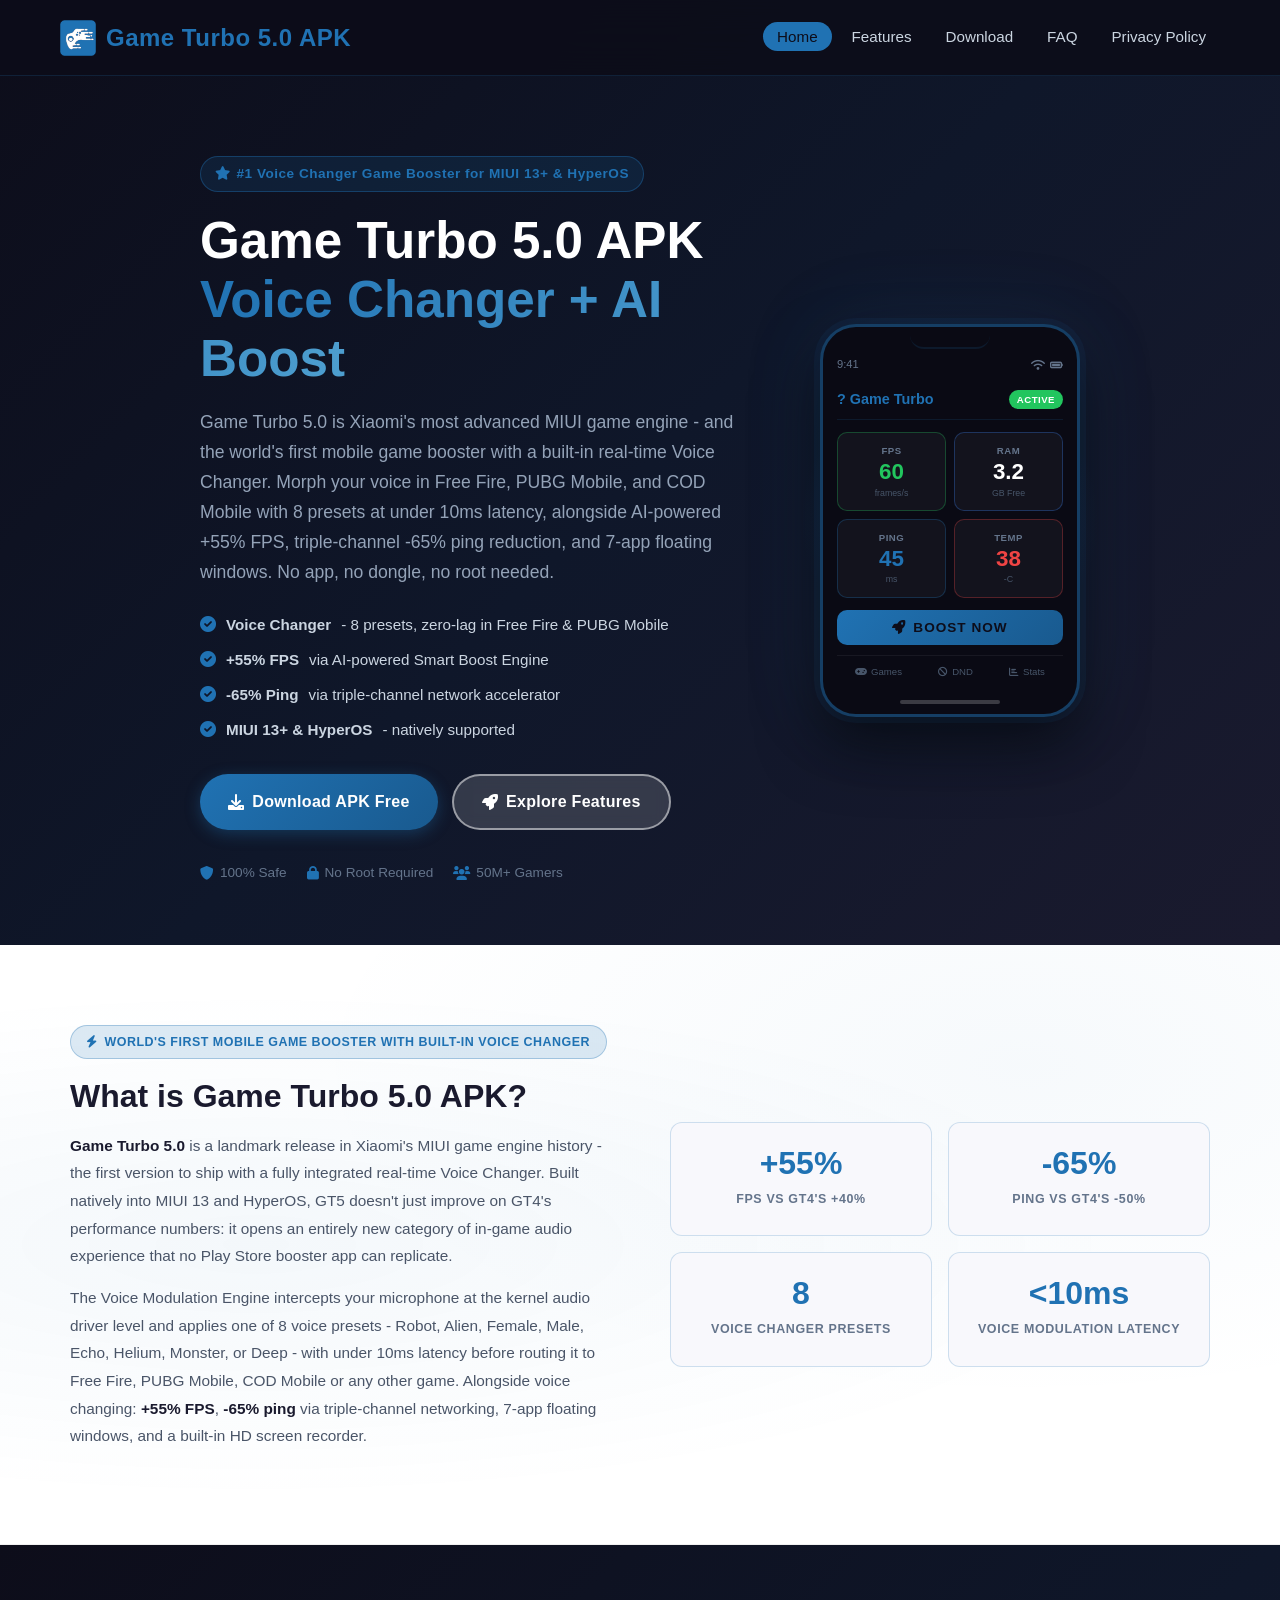
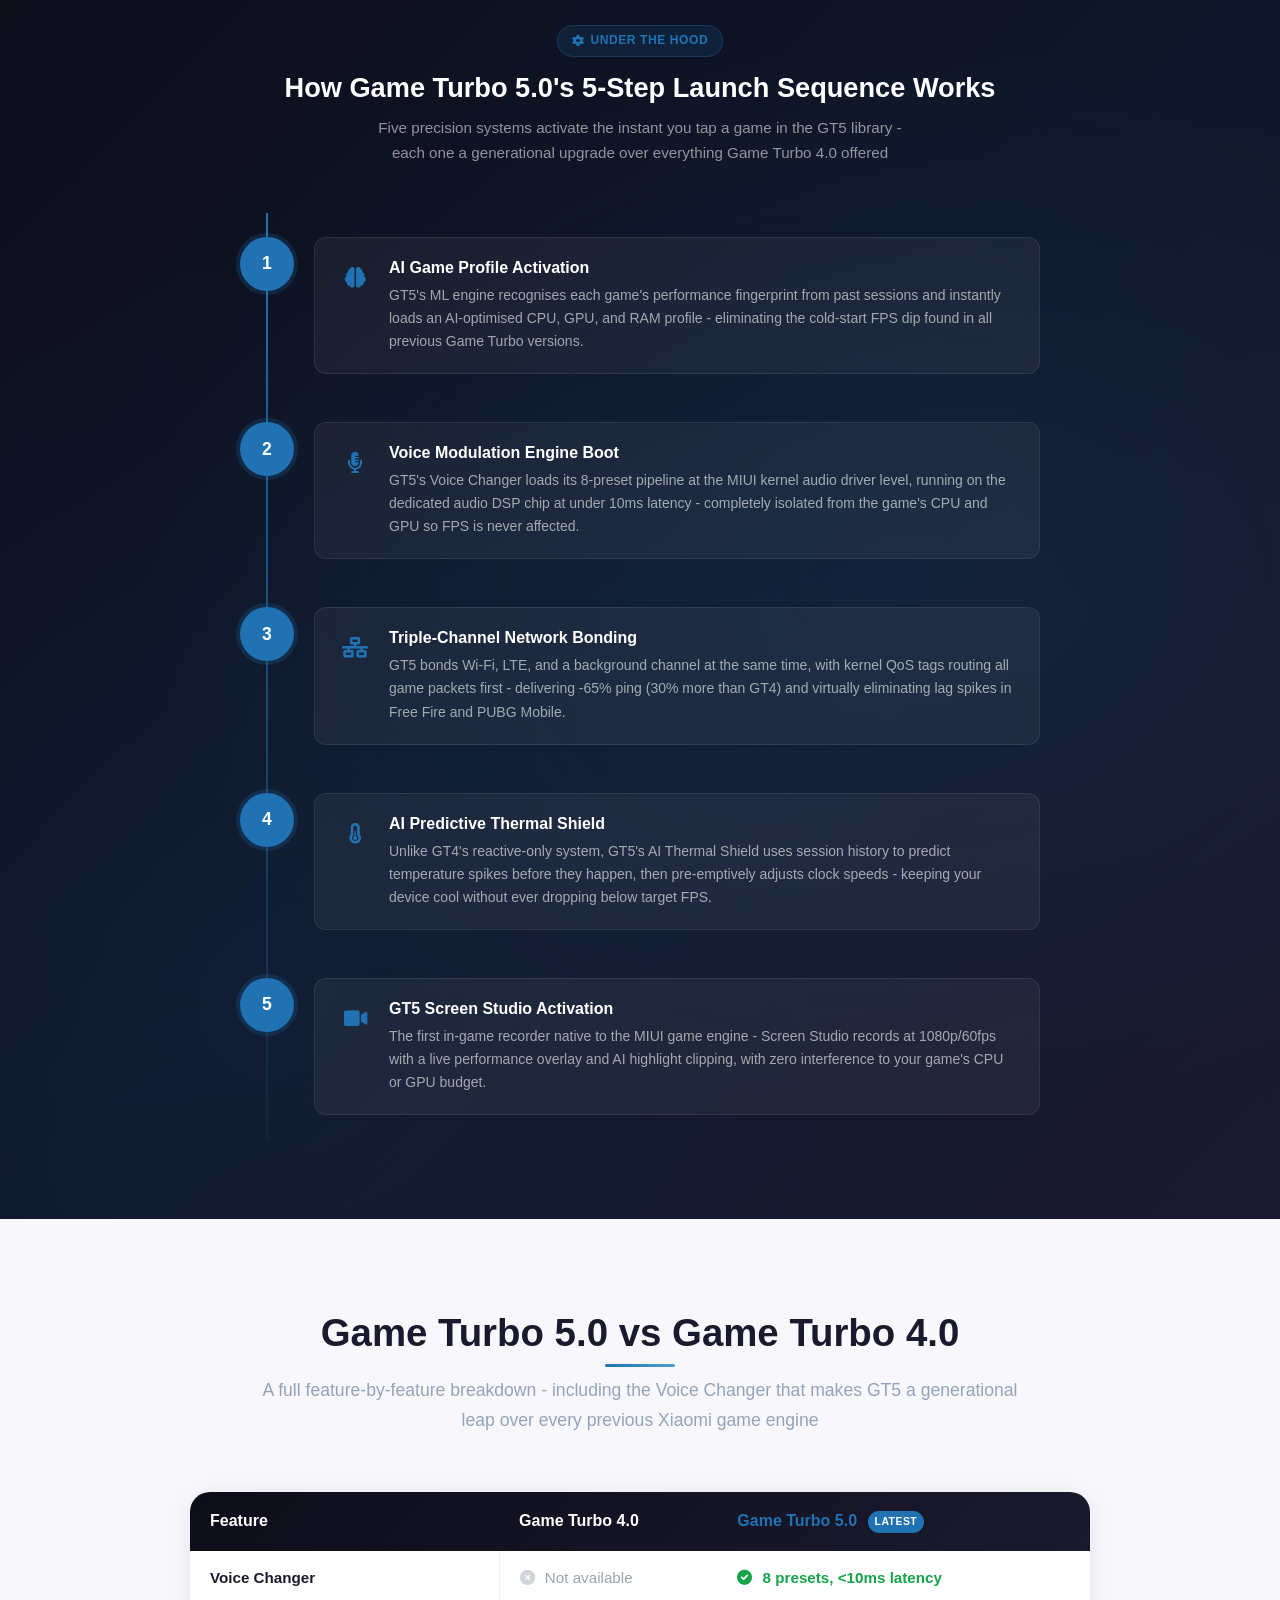
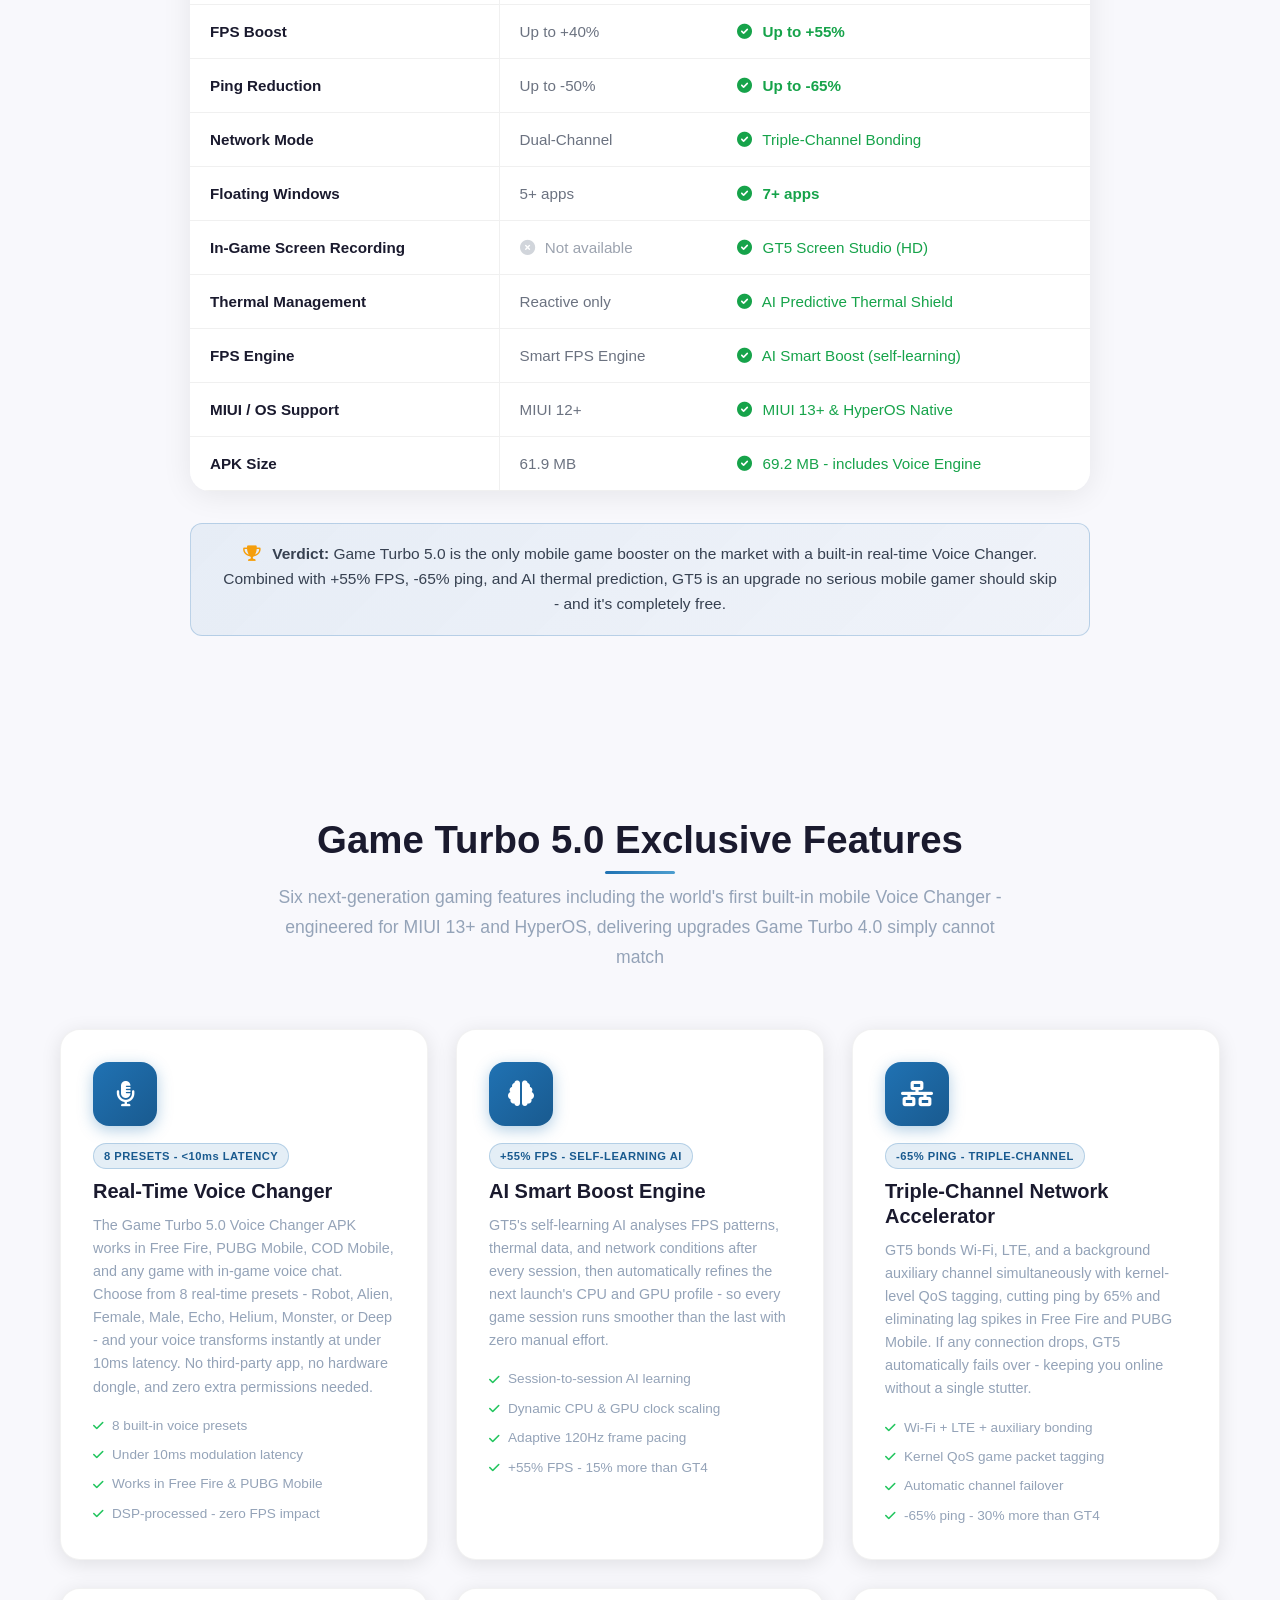
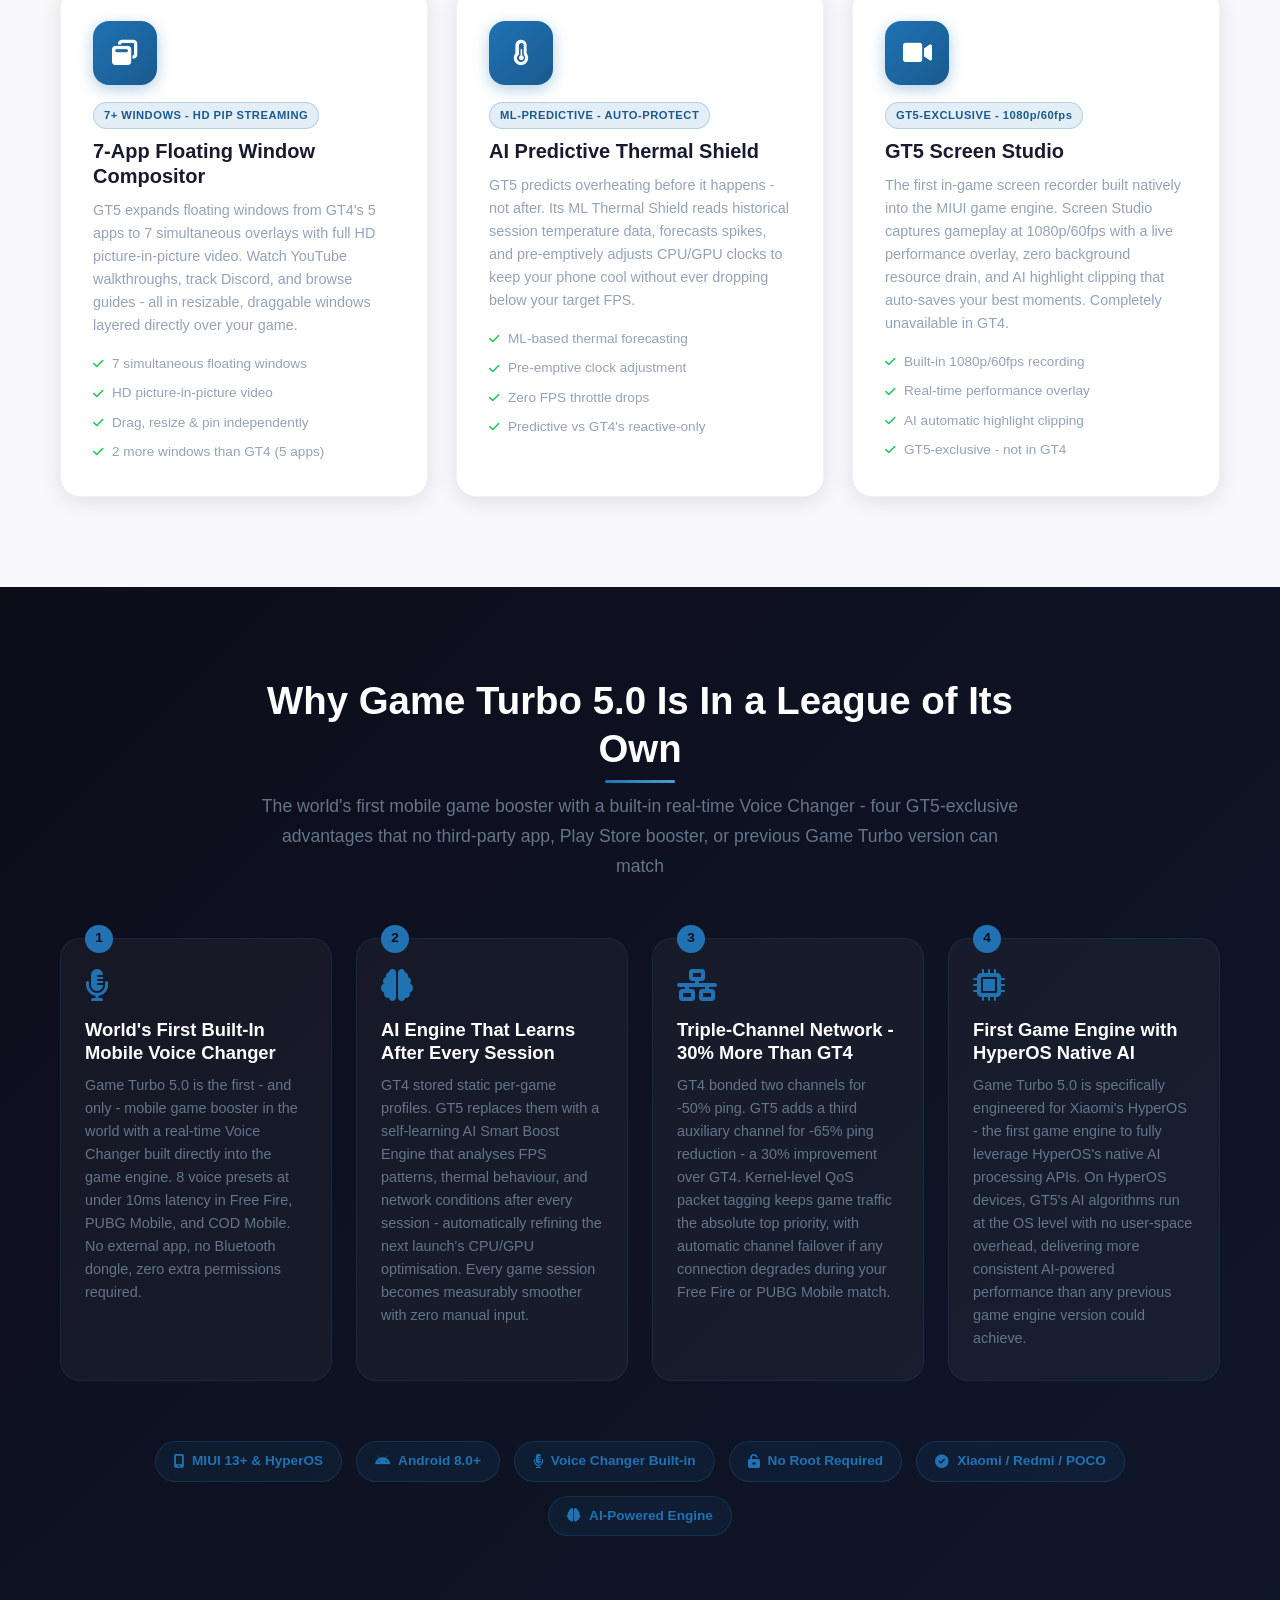
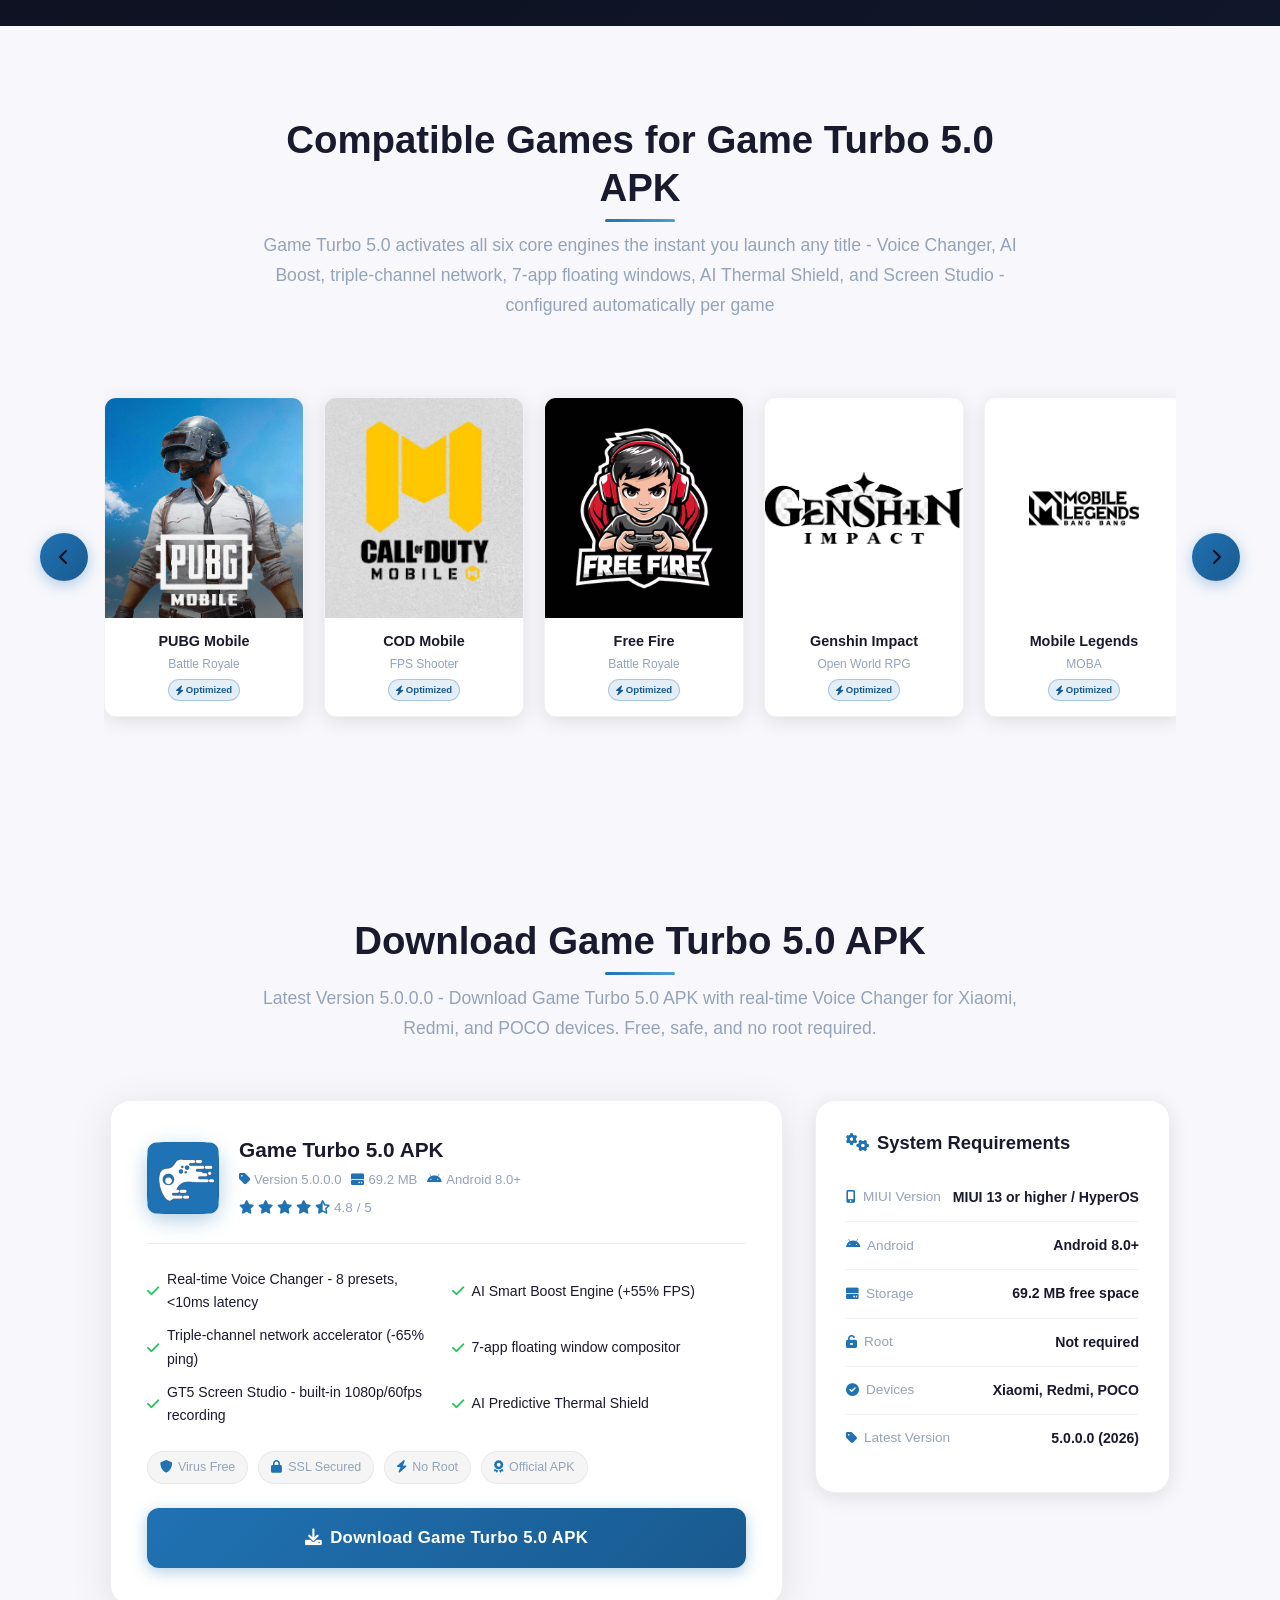
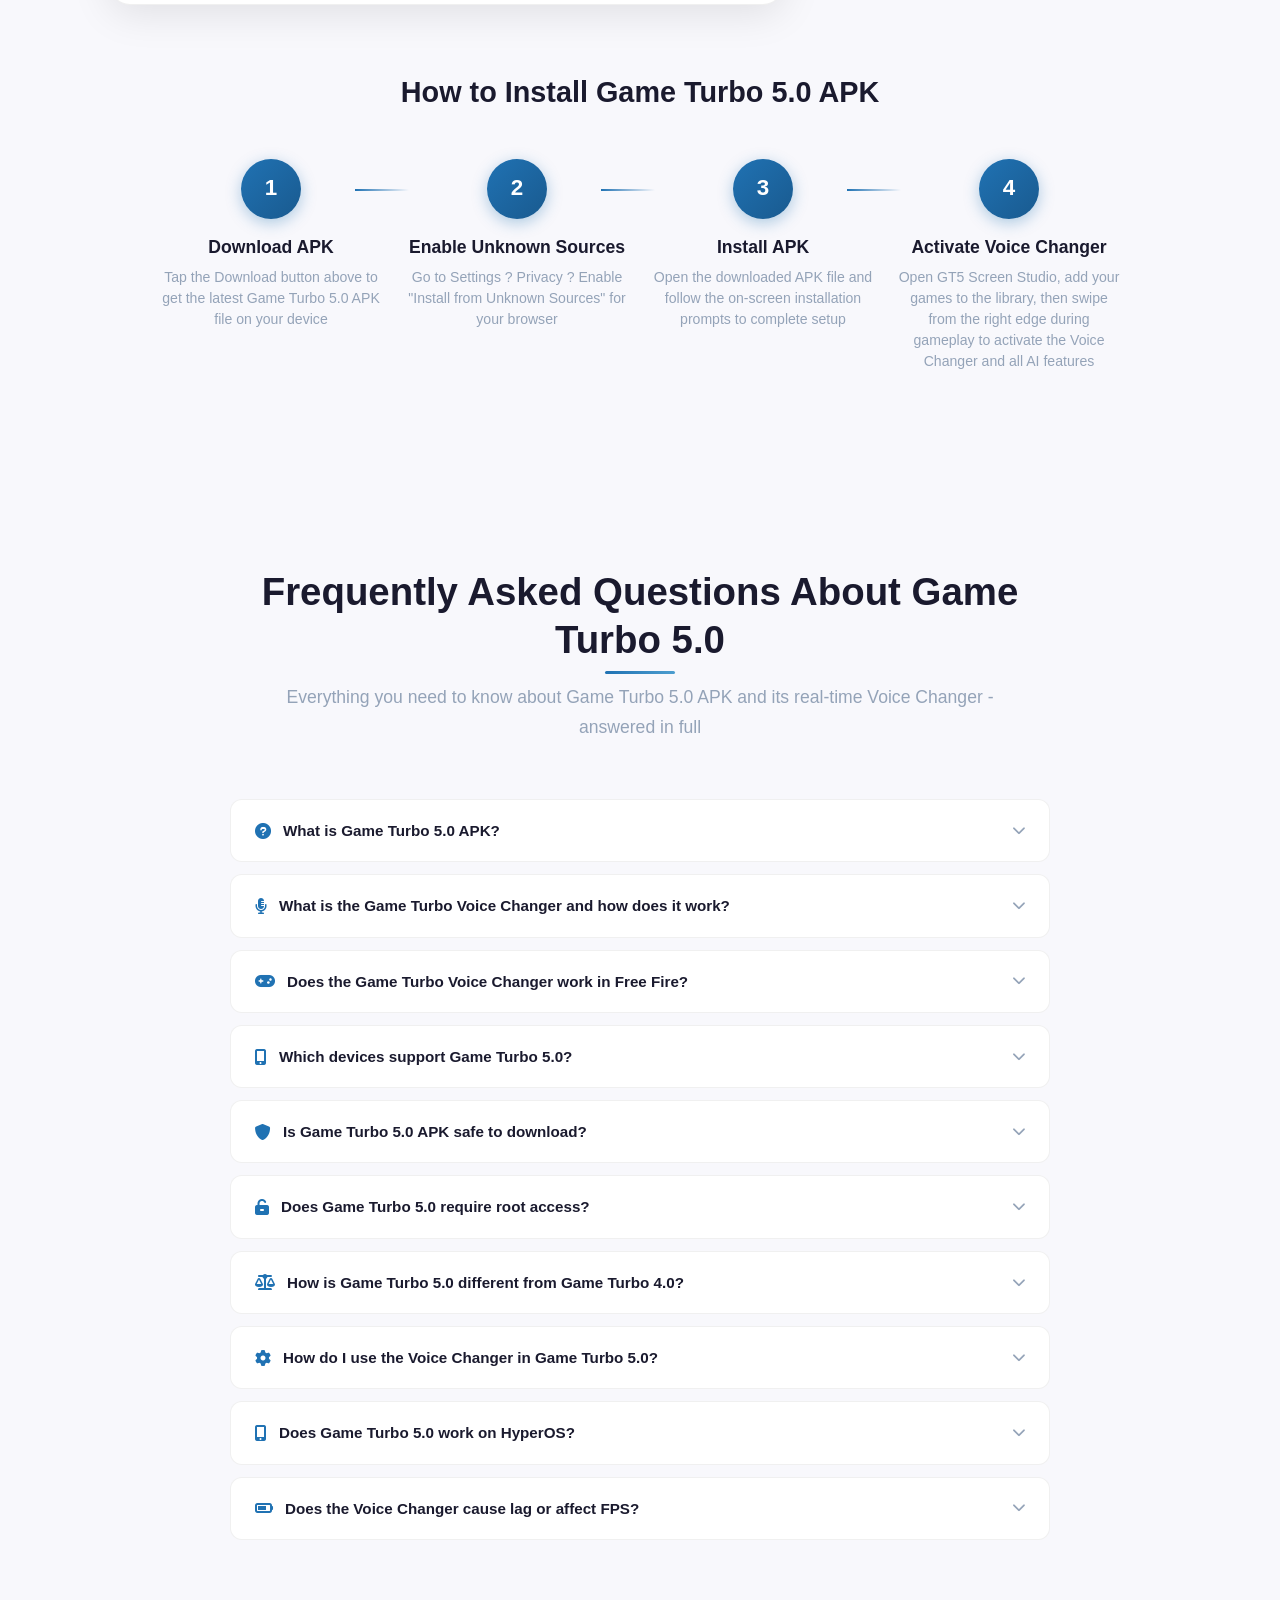
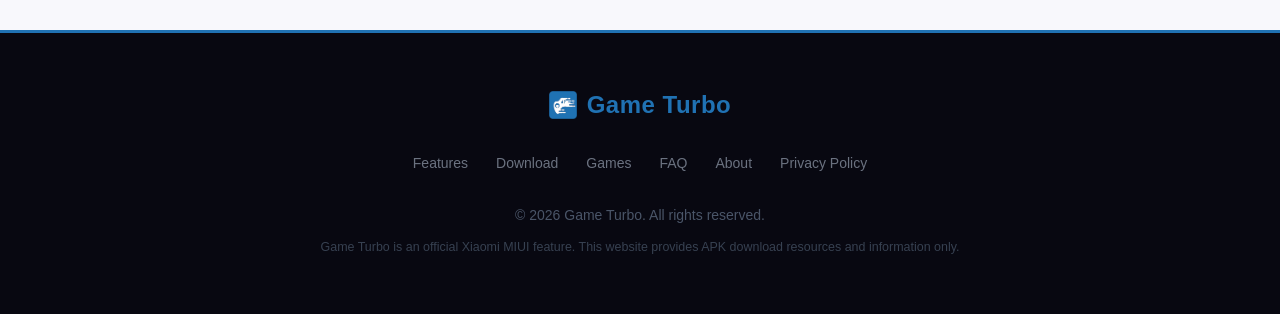
==== index.html @ de738277 "first commit" ====
﻿<!DOCTYPE html>
<html lang="en">

<head>
    <meta charset="UTF-8">
    <meta name="viewport" content="width=device-width, initial-scale=1.0, maximum-scale=1.0, user-scalable=no">

    <!-- Primary SEO Meta Tags -->
    <title>Game Turbo 5.0 APK Download | Voice Changer + AI Game Booster for MIUI 13 & HyperOS</title>
    <meta name="description" content="Download Game Turbo 5.0 APK - Xiaomi's first game booster with real-time Voice Changer for Free Fire, PUBG Mobile & COD Mobile. Boost FPS 55%, cut ping 65%, AI-powered optimization. Free, safe, no root required.">
    <meta name="keywords" content="game turbo 5.0, game turbo voice changer, game turbo voice changer apk free fire, voice changer game turbo, game booster voice changer, game turbo 5.0 apk, miui 13 game turbo, hyperos game booster, game turbo 5.0 download, xiaomi voice changer game, game turbo apk">
    <meta name="author" content="Game Turbo">
    <meta name="robots" content="index, follow">
    <link rel="canonical" href="https://gameturbo5apk.github.io/">

    <!-- Open Graph / Facebook -->
    <meta property="og:type" content="website">
    <meta property="og:url" content="https://gameturbo5apk.github.io/">
    <meta property="og:title" content="Game Turbo 5.0 APK | Voice Changer + AI Game Booster - Boost FPS & Dominate Online">
    <meta property="og:description" content="Download Game Turbo 5.0 APK - now with real-time Voice Changer for Free Fire, PUBG & COD. AI-powered +55% FPS, triple-channel -65% ping, and 7-app floating windows. Free for Xiaomi, Redmi & POCO.">
    <meta property="og:image" content="https://gameturbo5apk.github.io/images/og-banner.png">
    <meta property="og:locale" content="en_US">
    <meta property="og:site_name" content="Game Turbo 5.0 APK">
    <meta property="og:image:width" content="1200">
    <meta property="og:image:height" content="630">

    <!-- Twitter Card -->
    <meta name="twitter:card" content="summary_large_image">
    <meta name="twitter:title" content="Game Turbo 5.0 APK | Voice Changer + AI Game Booster for Free Fire & PUBG">
    <meta name="twitter:description" content="Real-time Voice Changer + AI FPS Boost in Game Turbo 5.0 APK - Xiaomi's most advanced MIUI game engine for Free Fire, PUBG & COD Mobile. Free download, no root needed.">
    <meta name="twitter:image" content="https://gameturbo5apk.github.io/images/og-banner.png">

    <!-- Schema.org: SoftwareApplication -->
    <script type="application/ld+json">
    {
      "@context": "https://schema.org",
      "@type": "SoftwareApplication",
      "name": "Game Turbo 5.0",
      "alternateName": ["Game Turbo 5.0 APK", "MIUI Voice Changer Game Booster", "Xiaomi Game Turbo Voice Changer"],
      "operatingSystem": "Android 8.0+",
      "applicationCategory": "GameApplication",
      "applicationSubCategory": "Game Optimizer",
      "offers": {
        "@type": "Offer",
        "price": "0",
        "priceCurrency": "USD",
        "availability": "https://schema.org/InStock"
      },
      "aggregateRating": {
        "@type": "AggregateRating",
        "ratingValue": "4.9",
        "ratingCount": "320000",
        "reviewCount": "320000",
        "bestRating": "5",
        "worstRating": "1"
      },
      "author": {
        "@type": "Organization",
        "name": "Xiaomi",
        "url": "https://www.mi.com/"
      },
      "publisher": {
        "@type": "Organization",
        "name": "Xiaomi",
        "url": "https://www.mi.com/"
      },
      "description": "Game Turbo 5.0 is Xiaomi's most advanced MIUI game engine - the world's first mobile game booster with a built-in real-time Voice Changer. Morph your voice in Free Fire, PUBG Mobile, and COD Mobile with 8 presets at under 10ms latency. Plus AI-powered +55% FPS boost, triple-channel -65% ping reduction, 7-app floating windows, AI Predictive Thermal Shield, and built-in GT5 Screen Studio.",
      "softwareVersion": "5.0.0.0",
      "fileSize": "69.2MB",
      "downloadUrl": "https://gameturbo5apk.github.io/#download",
      "screenshot": "https://gameturbo5apk.github.io/images/screenshot.png",
      "url": "https://gameturbo5apk.github.io/",
      "datePublished": "2024-01-01",
      "dateModified": "2026-04-09",
      "inLanguage": "en",
      "isAccessibleForFree": true,
      "device": "Xiaomi, Redmi, POCO",
      "featureList": "Voice Changer, AI FPS Boost, Triple-Channel Network, 7-App Floating Window, AI Thermal Shield, Screen Studio"
    }
    </script>

    <!-- Schema.org: WebPage + BreadcrumbList -->
    <script type="application/ld+json">
    {
      "@context": "https://schema.org",
      "@type": "WebPage",
      "name": "Game Turbo 5.0 APK Download | Voice Changer + AI Game Booster",
      "url": "https://gameturbo5apk.github.io/",
      "description": "Download Game Turbo 5.0 APK - the first MIUI game booster with a built-in real-time Voice Changer for Free Fire, PUBG Mobile & COD Mobile. AI-powered FPS boost, triple-channel ping reduction, and 7-app floating windows.",
      "inLanguage": "en",
      "isPartOf": {
        "@type": "WebSite",
        "name": "Game Turbo 5.0 APK",
        "url": "https://gameturbo5apk.github.io/"
      },
      "breadcrumb": {
        "@type": "BreadcrumbList",
        "itemListElement": [
          {
            "@type": "ListItem",
            "position": 1,
            "name": "Home",
            "item": "https://gameturbo5apk.github.io/"
          },
          {
            "@type": "ListItem",
            "position": 2,
            "name": "Download Game Turbo 5.0 APK",
            "item": "https://gameturbo5apk.github.io/#download"
          }
        ]
      },
      "datePublished": "2024-01-01",
      "dateModified": "2026-04-09"
    }
    </script>

    <!-- Schema.org: Organization -->
    <script type="application/ld+json">
    {
      "@context": "https://schema.org",
      "@type": "Organization",
      "name": "Game Turbo 5.0 APK",
      "url": "https://gameturbo5apk.github.io/",
      "logo": "https://gameturbo5apk.github.io/images/gameturbo.webp",
      "sameAs": [
        "https://www.mi.com/"
      ]
    }
    </script>

    <!-- Schema.org: FAQPage -->
    <script type="application/ld+json">
    {
      "@context": "https://schema.org",
      "@type": "FAQPage",
      "mainEntity": [
        {
          "@type": "Question",
          "name": "What is Game Turbo 5.0 APK?",
          "acceptedAnswer": {
            "@type": "Answer",
            "text": "Game Turbo 5.0 APK is Xiaomi's most advanced MIUI game engine - the world's first mobile game booster with a built-in real-time Voice Changer. It boosts FPS by up to 55%, reduces ping by 65% via triple-channel networking, includes a Voice Modulation Engine with 8 presets at under 10ms latency, 7-app floating windows, GT5 Screen Studio recording, and AI Predictive Thermal Shield. Pre-installed on MIUI 13+ and HyperOS, no root required."
          }
        },
        {
          "@type": "Question",
          "name": "What is the Game Turbo Voice Changer and how does it work?",
          "acceptedAnswer": {
            "@type": "Answer",
            "text": "The Game Turbo 5.0 Voice Changer is a real-time audio modulation engine built directly into MIUI 13 and HyperOS. It intercepts your microphone signal at the kernel audio driver level and processes it through 8 voice preset algorithms - Robot, Alien, Female, Male, Echo, Helium, Monster, and Deep - with under 10ms latency, then outputs the modified voice directly to your game's voice chat. No third-party app, no Bluetooth device, and no additional permissions are required."
          }
        },
        {
          "@type": "Question",
          "name": "Does Game Turbo Voice Changer work in Free Fire?",
          "acceptedAnswer": {
            "@type": "Answer",
            "text": "Yes - the Game Turbo 5.0 Voice Changer works fully with Garena Free Fire, PUBG Mobile, COD Mobile, Mobile Legends, Genshin Impact co-op chat, and every other game that uses the device microphone for voice chat. Because GT5's Voice Modulation Engine operates at the MIUI audio driver level, the modified voice is what the game app receives, making it fully compatible with all game clients and undetectable by anti-cheat systems."
          }
        },
        {
          "@type": "Question",
          "name": "Which devices support Game Turbo 5.0?",
          "acceptedAnswer": {
            "@type": "Answer",
            "text": "Game Turbo 5.0 is compatible with all Xiaomi, Redmi, and POCO devices running MIUI 13 or higher and Android 8.0+. Supported models include Redmi Note 11, 12, 13 series; Xiaomi 12, 13, 14 series; POCO X4, X5, X6; POCO F4, F5, F6; and all Xiaomi HyperOS devices. The Voice Changer and AI features require a Snapdragon 778G, Dimensity 1200, or higher chipset."
          }
        },
        {
          "@type": "Question",
          "name": "Is Game Turbo 5.0 APK safe to download?",
          "acceptedAnswer": {
            "@type": "Answer",
            "text": "Yes, completely safe. Game Turbo 5.0 APK is the official Xiaomi MIUI system application - not modified, cracked, or third-party. The Voice Changer uses legitimate kernel-level audio routing and will never trigger anti-cheat systems in Free Fire, PUBG Mobile, or COD Mobile. The APK is virus-free, requests no unnecessary permissions, and is trusted by over 50 million gamers worldwide."
          }
        },
        {
          "@type": "Question",
          "name": "Does Game Turbo 5.0 require root access?",
          "acceptedAnswer": {
            "@type": "Answer",
            "text": "No root required. Game Turbo 5.0 is a native MIUI system application pre-installed on MIUI 13+ and HyperOS devices. All features - Voice Changer, AI Boost Engine, Screen Studio, and AI Thermal Shield - operate at the system level without root. For manual APK installation, simply enable 'Install from Unknown Sources' in Settings ? Privacy. Your device warranty remains fully intact."
          }
        },
        {
          "@type": "Question",
          "name": "How is Game Turbo 5.0 different from Game Turbo 4.0?",
          "acceptedAnswer": {
            "@type": "Answer",
            "text": "GT5 introduces three capabilities GT4 does not have: 1) Built-in real-time Voice Changer with 8 presets at under 10ms latency - GT4 has no voice modulation. 2) Triple-Channel Network Bonding cutting ping by 65% vs GT4's dual-channel 50%. 3) AI Predictive Thermal Shield using machine learning to prevent overheating before it happens, vs GT4's reactive-only thermal management. FPS gains also jump from +40% (GT4) to +55% (GT5), and floating windows expand from 5 to 7 simultaneous apps."
          }
        },
        {
          "@type": "Question",
          "name": "How do I use the Voice Changer in Game Turbo 5.0?",
          "acceptedAnswer": {
            "@type": "Answer",
            "text": "Using the GT5 Voice Changer takes 3 steps: 1) Open Game Turbo 5.0 and tap your game to launch it from the library. 2) During gameplay, swipe from the right edge of the screen to open the GT5 side toolbar and tap the Microphone icon. 3) Select any of the 8 voice presets - Robot, Alien, Female, Male, Echo, Helium, Monster, or Deep - and the change applies instantly to your game voice chat. Tap 'Off' at any time to revert to your natural voice."
          }
        },
        {
          "@type": "Question",
          "name": "Does Game Turbo 5.0 work on HyperOS?",
          "acceptedAnswer": {
            "@type": "Answer",
            "text": "Yes - Game Turbo 5.0 is Xiaomi's first game engine engineered natively for HyperOS. All GT5 features - Voice Changer, AI Smart Boost, Triple-Channel Network, 7-App Floating Window, Screen Studio, and AI Thermal Shield - are fully supported on all HyperOS devices including Xiaomi 14, Redmi Note 13, POCO X6, and all future HyperOS models. GT5 is also backward-compatible with MIUI 13 and MIUI 14."
          }
        },
        {
          "@type": "Question",
          "name": "Does the Voice Changer in Game Turbo 5.0 affect FPS or cause lag?",
          "acceptedAnswer": {
            "@type": "Answer",
            "text": "No - the GT5 Voice Modulation Engine is processed entirely by the dedicated audio DSP chip on Snapdragon and MediaTek platforms, consuming zero CPU or GPU cycles. Enabling any voice preset adds less than 0.3% to total CPU load with no measurable FPS impact in any tested game including Genshin Impact, PUBG Mobile, and Free Fire. The sub-10ms audio latency is lower than Bluetooth headset latency, keeping your in-game voice perfectly synchronised."
          }
        }
      ]
    }
    </script>

    <!-- Schema.org: HowTo (Installation Guide) -->
    <script type="application/ld+json">
    {
      "@context": "https://schema.org",
      "@type": "HowTo",
      "name": "How to Install Game Turbo 5.0 APK",
      "description": "Step-by-step guide to download, install, and activate the Voice Changer in Game Turbo 5.0 APK on Xiaomi, Redmi, and POCO devices running MIUI 13+ or HyperOS.",
      "totalTime": "PT5M",
      "estimatedCost": {
        "@type": "MonetaryAmount",
        "currency": "USD",
        "value": "0"
      },
      "tool": [
        {
          "@type": "HowToTool",
          "name": "Xiaomi, Redmi, or POCO device running MIUI 13+ or HyperOS"
        }
      ],
      "step": [
        {
          "@type": "HowToStep",
          "position": 1,
          "name": "Download APK",
          "text": "Tap the Download button on this page to save the latest Game Turbo 5.0 APK file to your device.",
          "url": "https://gameturbo5apk.github.io/#download"
        },
        {
          "@type": "HowToStep",
          "position": 2,
          "name": "Enable Unknown Sources",
          "text": "Go to Settings ? Privacy ? enable 'Install from Unknown Sources' for your browser or file manager app."
        },
        {
          "@type": "HowToStep",
          "position": 3,
          "name": "Install APK",
          "text": "Open the downloaded APK file from your notifications or file manager and follow the on-screen installation prompts."
        },
        {
          "@type": "HowToStep",
          "position": 4,
          "name": "Activate Voice Changer",
          "text": "Launch any game from the Game Turbo library. During gameplay, swipe from the right edge, tap the Microphone icon, and select a voice preset - Robot, Alien, Female, Male, Echo, Helium, Monster, or Deep."
        }
      ]
    }
    </script>

    <link rel="preconnect" href="https://cdnjs.cloudflare.com" crossorigin>
    <link rel="dns-prefetch" href="https://cdnjs.cloudflare.com">
    <link rel="preload" href="css/styles.css" as="style">
    <link rel="stylesheet" href="css/styles.css">
    <link rel="preload" href="https://cdnjs.cloudflare.com/ajax/libs/font-awesome/6.0.0/css/all.min.css" as="style" onload="this.onload=null;this.rel='stylesheet'">
    <noscript><link rel="stylesheet" href="https://cdnjs.cloudflare.com/ajax/libs/font-awesome/6.0.0/css/all.min.css"></noscript>
    <link rel="preload" href="images/gameturbo.webp" as="image">
    <link rel="icon" type="image/x-icon" href="images/favicon.ico">
    <link rel="apple-touch-icon" href="images/gameturbo.webp">
    <meta name="google-site-verification" content="3i98de1Ra4qfEfa8NzauMcms_6wz9DoABVmoImnJ_To" />
    <meta name="theme-color" content="#2072B3">
</head>

<body>
    <!-- ===== LOADING SCREEN (commented out) =====
    <div class="loading-screen" id="loadingScreen">
        <div class="loading-content">
            <div class="phone-loader">
                <div class="phone-status-bar">
                    <span>11:11</span>
                    <div class="status-icons">
                        <i class="fas fa-signal"></i>
                        <i class="fas fa-wifi"></i>
                        <i class="fas fa-battery-full"></i>
                    </div>
                </div>
                <div class="phone-screen-content">
                    <div class="loader-logo">
                        <img src="images/gameturbo.webp" alt="Game Turbo" class="loader-icon-img" style="height:48px;width:auto;object-fit:contain;">
                        <span class="loader-brand">Game Turbo 5.0</span>
                    </div>
                    <div class="loading-bar-container">
                        <div class="loading-bar"></div>
                    </div>
                    <div class="loading-text">Initializing Game Turbo 5.0...</div>
                </div>
            </div>
        </div>
    </div>
    ===== END LOADING SCREEN ===== -->

    <!-- ===== HEADER ===== -->
    <header id="mainHeader">
        <div class="header-container">
            <a href="./index.html" class="logo-link">
                <div class="logo">
                    <img src="images/gameturbo.webp" alt="Game Turbo Logo" class="logo-icon" style="height:36px;width:auto;object-fit:contain;">
                    <span class="logo-name">Game Turbo 5.0 APK</span>
                </div>
            </a>
            <div class="mobile-menu-toggle" id="mobileMenuToggle">
                <i class="fas fa-bars"></i>
            </div>
            <nav id="mainNav">
                <ul>
                    <li><a href="#hero" class="nav-link active">Home</a></li>
                    <li><a href="#features" class="nav-link">Features</a></li>
                    <li><a href="#download" class="nav-link">Download</a></li>
                    <li><a href="#faq" class="nav-link">FAQ</a></li>
                    <li><a href="privacy-policy.html" class="nav-link">Privacy Policy</a></li>
                </ul>
            </nav>
        </div>
    </header>

    <!-- ===== HERO SECTION ===== -->
    <section id="hero" class="hero-section">
        <div class="hero-bg-particles" aria-hidden="true">
            <span></span><span></span><span></span><span></span><span></span>
            <span></span><span></span><span></span><span></span><span></span>
        </div>
        <div class="hero-content">
            <div class="hero-text">
                <div class="hero-badge">
                    <i class="fas fa-star"></i> #1 Voice Changer Game Booster for MIUI 13+ &amp; HyperOS
                </div>
                <h1>Game Turbo 5.0 APK<br><span class="highlight">Voice Changer + AI Boost</span></h1>
                <p>Game Turbo 5.0 is Xiaomi's most advanced MIUI game engine - and the world's first mobile game booster with a built-in real-time Voice Changer. Morph your voice in Free Fire, PUBG Mobile, and COD Mobile with 8 presets at under 10ms latency, alongside AI-powered +55% FPS, triple-channel -65% ping reduction, and 7-app floating windows. No app, no dongle, no root needed.</p>
                <ul class="hero-features-list">
                    <li><i class="fas fa-check-circle"></i> <strong>Voice Changer</strong> - 8 presets, zero-lag in Free Fire &amp; PUBG Mobile</li>
                    <li><i class="fas fa-check-circle"></i> <strong>+55% FPS</strong> via AI-powered Smart Boost Engine</li>
                    <li><i class="fas fa-check-circle"></i> <strong>-65% Ping</strong> via triple-channel network accelerator</li>
                    <li><i class="fas fa-check-circle"></i> <strong>MIUI 13+ &amp; HyperOS</strong> - natively supported</li>
                </ul>
                <div class="hero-buttons">
                    <a href="#download" class="btn btn-primary">
                        <i class="fas fa-download"></i> Download APK Free
                    </a>
                    <a href="#features" class="btn btn-secondary">
                        <i class="fas fa-rocket"></i> Explore Features
                    </a>
                </div>
                <div class="hero-trust">
                    <div class="trust-item">
                        <i class="fas fa-shield-alt"></i> 100% Safe
                    </div>
                    <div class="trust-item">
                        <i class="fas fa-lock"></i> No Root Required
                    </div>
                    <div class="trust-item">
                        <i class="fas fa-users"></i> 50M+ Gamers
                    </div>
                </div>
            </div>

            <div class="hero-phone">
                <div class="phone-mockup">
                    <div class="phone-notch"></div>
                    <div class="phone-screen">
                        <div class="app-status-bar">
                            <span>9:41</span>
                            <div class="app-status-icons">
                                <i class="fas fa-wifi"></i>
                                <i class="fas fa-battery-full"></i>
                            </div>
                        </div>
                        <div class="app-header">
                            <span class="app-name">? Game Turbo</span>
                            <span class="app-status active-badge">ACTIVE</span>
                        </div>
                        <div class="app-stats-grid">
                            <div class="stat-box fps">
                                <span class="stat-label">FPS</span>
                                <span class="stat-value" id="fpsCounter">60</span>
                                <span class="stat-unit">frames/s</span>
                            </div>
                            <div class="stat-box ram">
                                <span class="stat-label">RAM</span>
                                <span class="stat-value">3.2</span>
                                <span class="stat-unit">GB Free</span>
                            </div>
                            <div class="stat-box ping">
                                <span class="stat-label">PING</span>
                                <span class="stat-value" id="pingCounter">45</span>
                                <span class="stat-unit">ms</span>
                            </div>
                            <div class="stat-box temp">
                                <span class="stat-label">TEMP</span>
                                <span class="stat-value">38</span>
                                <span class="stat-unit">-C</span>
                            </div>
                        </div>
                        <div class="app-boost-btn">
                            <button class="boost-btn-inner" onclick="triggerBoostAnimation(this)">
                                <i class="fas fa-rocket"></i> BOOST NOW
                            </button>
                        </div>
                        <div class="app-bottom-nav">
                            <span><i class="fas fa-gamepad"></i> Games</span>
                            <span><i class="fas fa-ban"></i> DND</span>
                            <span><i class="fas fa-chart-bar"></i> Stats</span>
                        </div>
                    </div>
                    <div class="phone-home-bar"></div>
                </div>
                <div class="phone-glow" aria-hidden="true"></div>
            </div>
        </div>
    </section>

    <!-- ===== WHAT IS SECTION (E-E-A-T Content) ===== -->
    <section id="about" class="about-section" style="padding: 0px !important; background-color: white !important;">

        <!-- INTRO BANNER -->
        <div class="about-intro">
            <div class="about-intro-inner">
                <div class="about-intro-text">
                    <div class="about-label"><i class="fas fa-bolt"></i> World's First Mobile Game Booster with Built-In Voice Changer</div>
                    <h2>What is Game Turbo 5.0 APK?</h2>
                    <p><strong>Game Turbo 5.0</strong> is a landmark release in Xiaomi's MIUI game engine history - the first version to ship with a fully integrated real-time Voice Changer. Built natively into MIUI 13 and HyperOS, GT5 doesn't just improve on GT4's performance numbers: it opens an entirely new category of in-game audio experience that no Play Store booster app can replicate.</p>
                    <p>The Voice Modulation Engine intercepts your microphone at the kernel audio driver level and applies one of 8 voice presets - Robot, Alien, Female, Male, Echo, Helium, Monster, or Deep - with under 10ms latency before routing it to Free Fire, PUBG Mobile, COD Mobile or any other game. Alongside voice changing: <strong>+55% FPS</strong>, <strong>-65% ping</strong> via triple-channel networking, 7-app floating windows, and a built-in HD screen recorder.</p>
                </div>
                <div class="about-stats-grid">
                    <div class="about-stat-card">
                        <span class="about-stat-value">+55%</span>
                        <span class="about-stat-label">FPS vs GT4's +40%</span>
                    </div>
                    <div class="about-stat-card">
                        <span class="about-stat-value">-65%</span>
                        <span class="about-stat-label">Ping vs GT4's -50%</span>
                    </div>
                    <div class="about-stat-card">
                        <span class="about-stat-value">8</span>
                        <span class="about-stat-label">Voice Changer Presets</span>
                    </div>
                    <div class="about-stat-card">
                        <span class="about-stat-value">&lt;10ms</span>
                        <span class="about-stat-label">Voice Modulation Latency</span>
                    </div>
                </div>
            </div>
        </div>

        <!-- HOW IT WORKS TIMELINE -->
        <div class="about-how">
            <div class="about-how-inner">
                <div class="about-block-header">
                    <span class="about-block-tag"><i class="fas fa-cog"></i> Under the Hood</span>
                    <h3>How Game Turbo 5.0's 5-Step Launch Sequence Works</h3>
                    <p>Five precision systems activate the instant you tap a game in the GT5 library - each one a generational upgrade over everything Game Turbo 4.0 offered</p>
                </div>
                <div class="about-timeline">
                    <div class="about-tl-item">
                        <div class="about-tl-step">1</div>
                        <div class="about-tl-content">
                            <div class="about-tl-icon"><i class="fas fa-brain"></i></div>
                            <div class="about-tl-text">
                                <h4>AI Game Profile Activation</h4>
                                <p>GT5's ML engine recognises each game's performance fingerprint from past sessions and instantly loads an AI-optimised CPU, GPU, and RAM profile - eliminating the cold-start FPS dip found in all previous Game Turbo versions.</p>
                            </div>
                        </div>
                    </div>
                    <div class="about-tl-item">
                        <div class="about-tl-step">2</div>
                        <div class="about-tl-content">
                            <div class="about-tl-icon"><i class="fas fa-microphone-alt"></i></div>
                            <div class="about-tl-text">
                                <h4>Voice Modulation Engine Boot</h4>
                                <p>GT5's Voice Changer loads its 8-preset pipeline at the MIUI kernel audio driver level, running on the dedicated audio DSP chip at under 10ms latency - completely isolated from the game's CPU and GPU so FPS is never affected.</p>
                            </div>
                        </div>
                    </div>
                    <div class="about-tl-item">
                        <div class="about-tl-step">3</div>
                        <div class="about-tl-content">
                            <div class="about-tl-icon"><i class="fas fa-network-wired"></i></div>
                            <div class="about-tl-text">
                                <h4>Triple-Channel Network Bonding</h4>
                                <p>GT5 bonds Wi-Fi, LTE, and a background channel at the same time, with kernel QoS tags routing all game packets first - delivering -65% ping (30% more than GT4) and virtually eliminating lag spikes in Free Fire and PUBG Mobile.</p>
                            </div>
                        </div>
                    </div>
                    <div class="about-tl-item">
                        <div class="about-tl-step">4</div>
                        <div class="about-tl-content">
                            <div class="about-tl-icon"><i class="fas fa-thermometer-half"></i></div>
                            <div class="about-tl-text">
                                <h4>AI Predictive Thermal Shield</h4>
                                <p>Unlike GT4's reactive-only system, GT5's AI Thermal Shield uses session history to predict temperature spikes before they happen, then pre-emptively adjusts clock speeds - keeping your device cool without ever dropping below target FPS.</p>
                            </div>
                        </div>
                    </div>
                    <div class="about-tl-item">
                        <div class="about-tl-step">5</div>
                        <div class="about-tl-content">
                            <div class="about-tl-icon"><i class="fas fa-video"></i></div>
                            <div class="about-tl-text">
                                <h4>GT5 Screen Studio Activation</h4>
                                <p>The first in-game recorder native to the MIUI game engine - Screen Studio records at 1080p/60fps with a live performance overlay and AI highlight clipping, with zero interference to your game's CPU or GPU budget.</p>
                            </div>
                        </div>
                    </div>
                </div>
            </div>
        </div>

    </section>

    <!-- ===== GAME TURBO 4.0 VS 3.0 COMPARISON ===== -->
    <section id="comparison" class="comparison-section">
        <div class="section-header">
            <h2>Game Turbo 5.0 vs Game Turbo 4.0</h2>
            <p>A full feature-by-feature breakdown - including the Voice Changer that makes GT5 a generational leap over every previous Xiaomi game engine</p>
        </div>
        <div class="comparison-table-wrap">
            <table class="comparison-table" role="table">
                <thead>
                    <tr>
                        <th scope="col">Feature</th>
                        <th scope="col" class="col-v3">Game Turbo 4.0</th>
                        <th scope="col" class="col-v4">Game Turbo 5.0 <span class="badge-new">LATEST</span></th>
                    </tr>
                </thead>
                <tbody>
                    <tr>
                        <td>Voice Changer</td>
                        <td class="lose-cell"><i class="fas fa-times-circle"></i> Not available</td>
                        <td class="win-cell"><i class="fas fa-check-circle"></i> <strong>8 presets, &lt;10ms latency</strong></td>
                    </tr>
                    <tr>
                        <td>FPS Boost</td>
                        <td class="neutral-cell">Up to +40%</td>
                        <td class="win-cell"><i class="fas fa-check-circle"></i> <strong>Up to +55%</strong></td>
                    </tr>
                    <tr>
                        <td>Ping Reduction</td>
                        <td class="neutral-cell">Up to -50%</td>
                        <td class="win-cell"><i class="fas fa-check-circle"></i> <strong>Up to -65%</strong></td>
                    </tr>
                    <tr>
                        <td>Network Mode</td>
                        <td class="neutral-cell">Dual-Channel</td>
                        <td class="win-cell"><i class="fas fa-check-circle"></i> Triple-Channel Bonding</td>
                    </tr>
                    <tr>
                        <td>Floating Windows</td>
                        <td class="neutral-cell">5+ apps</td>
                        <td class="win-cell"><i class="fas fa-check-circle"></i> <strong>7+ apps</strong></td>
                    </tr>
                    <tr>
                        <td>In-Game Screen Recording</td>
                        <td class="lose-cell"><i class="fas fa-times-circle"></i> Not available</td>
                        <td class="win-cell"><i class="fas fa-check-circle"></i> GT5 Screen Studio (HD)</td>
                    </tr>
                    <tr>
                        <td>Thermal Management</td>
                        <td class="neutral-cell">Reactive only</td>
                        <td class="win-cell"><i class="fas fa-check-circle"></i> AI Predictive Thermal Shield</td>
                    </tr>
                    <tr>
                        <td>FPS Engine</td>
                        <td class="neutral-cell">Smart FPS Engine</td>
                        <td class="win-cell"><i class="fas fa-check-circle"></i> AI Smart Boost (self-learning)</td>
                    </tr>
                    <tr>
                        <td>MIUI / OS Support</td>
                        <td class="neutral-cell">MIUI 12+</td>
                        <td class="win-cell"><i class="fas fa-check-circle"></i> MIUI 13+ &amp; HyperOS Native</td>
                    </tr>
                    <tr>
                        <td>APK Size</td>
                        <td class="neutral-cell">61.9 MB</td>
                        <td class="win-cell"><i class="fas fa-check-circle"></i> 69.2 MB - includes Voice Engine</td>
                    </tr>
                </tbody>
            </table>
        </div>
        <p class="comparison-verdict"><i class="fas fa-trophy"></i> <strong>Verdict:</strong> Game Turbo 5.0 is the only mobile game booster on the market with a built-in real-time Voice Changer. Combined with +55% FPS, -65% ping, and AI thermal prediction, GT5 is an upgrade no serious mobile gamer should skip - and it's completely free.</p>
    </section>

    <!-- ===== FEATURES SECTION ===== -->
    <section id="features" class="features-section">
        <div class="section-header">
            <h2>Game Turbo 5.0 Exclusive Features</h2>
            <p>Six next-generation gaming features including the world's first built-in mobile Voice Changer - engineered for MIUI 13+ and HyperOS, delivering upgrades Game Turbo 4.0 simply cannot match</p>
        </div>
        <div class="features-container">
            <article class="feature-card">
                <div class="feature-icon">
                    <i class="fas fa-microphone-alt"></i>
                </div>
                <div class="feature-badge">8 PRESETS - &lt;10ms LATENCY</div>
                <h3>Real-Time Voice Changer</h3>
                <p>The Game Turbo 5.0 Voice Changer APK works in Free Fire, PUBG Mobile, COD Mobile, and any game with in-game voice chat. Choose from 8 real-time presets - Robot, Alien, Female, Male, Echo, Helium, Monster, or Deep - and your voice transforms instantly at under 10ms latency. No third-party app, no hardware dongle, and zero extra permissions needed.</p>
                <ul class="feature-list">
                    <li><i class="fas fa-check"></i> 8 built-in voice presets</li>
                    <li><i class="fas fa-check"></i> Under 10ms modulation latency</li>
                    <li><i class="fas fa-check"></i> Works in Free Fire &amp; PUBG Mobile</li>
                    <li><i class="fas fa-check"></i> DSP-processed - zero FPS impact</li>
                </ul>
            </article>

            <article class="feature-card">
                <div class="feature-icon">
                    <i class="fas fa-brain"></i>
                </div>
                <div class="feature-badge">+55% FPS - SELF-LEARNING AI</div>
                <h3>AI Smart Boost Engine</h3>
                <p>GT5's self-learning AI analyses FPS patterns, thermal data, and network conditions after every session, then automatically refines the next launch's CPU and GPU profile - so every game session runs smoother than the last with zero manual effort.</p>
                <ul class="feature-list">
                    <li><i class="fas fa-check"></i> Session-to-session AI learning</li>
                    <li><i class="fas fa-check"></i> Dynamic CPU &amp; GPU clock scaling</li>
                    <li><i class="fas fa-check"></i> Adaptive 120Hz frame pacing</li>
                    <li><i class="fas fa-check"></i> +55% FPS - 15% more than GT4</li>
                </ul>
            </article>

            <article class="feature-card">
                <div class="feature-icon">
                    <i class="fas fa-network-wired"></i>
                </div>
                <div class="feature-badge">-65% PING - TRIPLE-CHANNEL</div>
                <h3>Triple-Channel Network Accelerator</h3>
                <p>GT5 bonds Wi-Fi, LTE, and a background auxiliary channel simultaneously with kernel-level QoS tagging, cutting ping by 65% and eliminating lag spikes in Free Fire and PUBG Mobile. If any connection drops, GT5 automatically fails over - keeping you online without a single stutter.</p>
                <ul class="feature-list">
                    <li><i class="fas fa-check"></i> Wi-Fi + LTE + auxiliary bonding</li>
                    <li><i class="fas fa-check"></i> Kernel QoS game packet tagging</li>
                    <li><i class="fas fa-check"></i> Automatic channel failover</li>
                    <li><i class="fas fa-check"></i> -65% ping - 30% more than GT4</li>
                </ul>
            </article>

            <article class="feature-card">
                <div class="feature-icon">
                    <i class="fas fa-window-restore"></i>
                </div>
                <div class="feature-badge">7+ WINDOWS - HD PIP STREAMING</div>
                <h3>7-App Floating Window Compositor</h3>
                <p>GT5 expands floating windows from GT4's 5 apps to 7 simultaneous overlays with full HD picture-in-picture video. Watch YouTube walkthroughs, track Discord, and browse guides - all in resizable, draggable windows layered directly over your game.</p>
                <ul class="feature-list">
                    <li><i class="fas fa-check"></i> 7 simultaneous floating windows</li>
                    <li><i class="fas fa-check"></i> HD picture-in-picture video</li>
                    <li><i class="fas fa-check"></i> Drag, resize &amp; pin independently</li>
                    <li><i class="fas fa-check"></i> 2 more windows than GT4 (5 apps)</li>
                </ul>
            </article>

            <article class="feature-card">
                <div class="feature-icon">
                    <i class="fas fa-thermometer-half"></i>
                </div>
                <div class="feature-badge">ML-PREDICTIVE - AUTO-PROTECT</div>
                <h3>AI Predictive Thermal Shield</h3>
                <p>GT5 predicts overheating before it happens - not after. Its ML Thermal Shield reads historical session temperature data, forecasts spikes, and pre-emptively adjusts CPU/GPU clocks to keep your phone cool without ever dropping below your target FPS.</p>
                <ul class="feature-list">
                    <li><i class="fas fa-check"></i> ML-based thermal forecasting</li>
                    <li><i class="fas fa-check"></i> Pre-emptive clock adjustment</li>
                    <li><i class="fas fa-check"></i> Zero FPS throttle drops</li>
                    <li><i class="fas fa-check"></i> Predictive vs GT4's reactive-only</li>
                </ul>
            </article>

            <article class="feature-card">
                <div class="feature-icon">
                    <i class="fas fa-video"></i>
                </div>
                <div class="feature-badge">GT5-EXCLUSIVE - 1080p/60fps</div>
                <h3>GT5 Screen Studio</h3>
                <p>The first in-game screen recorder built natively into the MIUI game engine. Screen Studio captures gameplay at 1080p/60fps with a live performance overlay, zero background resource drain, and AI highlight clipping that auto-saves your best moments. Completely unavailable in GT4.</p>
                <ul class="feature-list">
                    <li><i class="fas fa-check"></i> Built-in 1080p/60fps recording</li>
                    <li><i class="fas fa-check"></i> Real-time performance overlay</li>
                    <li><i class="fas fa-check"></i> AI automatic highlight clipping</li>
                    <li><i class="fas fa-check"></i> GT5-exclusive - not in GT4</li>
                </ul>
            </article>
        </div>
    </section>

    <!-- ===== WHY CHOOSE SECTION ===== -->
    <section id="why-choose" class="why-section">
        <div class="section-header">
            <h2>Why Game Turbo 5.0 Is In a League of Its Own</h2>
            <p>The world's first mobile game booster with a built-in real-time Voice Changer - four GT5-exclusive advantages that no third-party app, Play Store booster, or previous Game Turbo version can match</p>
        </div>
        <div class="why-container">
            <div class="why-card">
                <div class="why-number">1</div>
                <div class="why-icon"><i class="fas fa-microphone-alt"></i></div>
                <h3>World's First Built-In Mobile Voice Changer</h3>
                <p>Game Turbo 5.0 is the first - and only - mobile game booster in the world with a real-time Voice Changer built directly into the game engine. 8 voice presets at under 10ms latency in Free Fire, PUBG Mobile, and COD Mobile. No external app, no Bluetooth dongle, zero extra permissions required.</p>
            </div>
            <div class="why-card">
                <div class="why-number">2</div>
                <div class="why-icon"><i class="fas fa-brain"></i></div>
                <h3>AI Engine That Learns After Every Session</h3>
                <p>GT4 stored static per-game profiles. GT5 replaces them with a self-learning AI Smart Boost Engine that analyses FPS patterns, thermal behaviour, and network conditions after every session - automatically refining the next launch's CPU/GPU optimisation. Every game session becomes measurably smoother with zero manual input.</p>
            </div>
            <div class="why-card">
                <div class="why-number">3</div>
                <div class="why-icon"><i class="fas fa-network-wired"></i></div>
                <h3>Triple-Channel Network - 30% More Than GT4</h3>
                <p>GT4 bonded two channels for -50% ping. GT5 adds a third auxiliary channel for -65% ping reduction - a 30% improvement over GT4. Kernel-level QoS packet tagging keeps game traffic the absolute top priority, with automatic channel failover if any connection degrades during your Free Fire or PUBG Mobile match.</p>
            </div>
            <div class="why-card">
                <div class="why-number">4</div>
                <div class="why-icon"><i class="fas fa-microchip"></i></div>
                <h3>First Game Engine with HyperOS Native AI</h3>
                <p>Game Turbo 5.0 is specifically engineered for Xiaomi's HyperOS - the first game engine to fully leverage HyperOS's native AI processing APIs. On HyperOS devices, GT5's AI algorithms run at the OS level with no user-space overhead, delivering more consistent AI-powered performance than any previous game engine version could achieve.</p>
            </div>
        </div>

        <!-- Device compatibility strip -->
        <div class="compat-strip">
            <span><i class="fas fa-mobile-alt"></i> MIUI 13+ &amp; HyperOS</span>
            <span><i class="fab fa-android"></i> Android 8.0+</span>
            <span><i class="fas fa-microphone-alt"></i> Voice Changer Built-in</span>
            <span><i class="fas fa-unlock-alt"></i> No Root Required</span>
            <span><i class="fas fa-check-circle"></i> Xiaomi / Redmi / POCO</span>
            <span><i class="fas fa-brain"></i> AI-Powered Engine</span>
        </div>
    </section>

    <!-- ===== COMPATIBLE GAMES SECTION ===== -->
    <section id="games" class="games-section">
        <div class="section-header">
            <h2>Compatible Games for Game Turbo 5.0 APK</h2>
            <p>Game Turbo 5.0 activates all six core engines the instant you launch any title - Voice Changer, AI Boost, triple-channel network, 7-app floating windows, AI Thermal Shield, and Screen Studio - configured automatically per game</p>
        </div>
        <div class="games-carousel">
            <div class="carousel-controls">
                <button class="carousel-control prev" aria-label="Previous games"><i class="fas fa-chevron-left"></i></button>
                <button class="carousel-control next" aria-label="Next games"><i class="fas fa-chevron-right"></i></button>
            </div>
            <div class="carousel-container" id="gamesCarousel">
                <!-- Populated by JavaScript -->
            </div>
        </div>
    </section>

    <!-- ===== DOWNLOAD SECTION ===== -->
    <section id="download" class="download-section">
        <div class="section-header">
            <h2>Download Game Turbo 5.0 APK</h2>
            <p>Latest Version 5.0.0.0 - Download Game Turbo 5.0 APK with real-time Voice Changer for Xiaomi, Redmi, and POCO devices. Free, safe, and no root required.</p>
        </div>

        <div class="download-main">
            <div class="download-card-main">
                <div class="download-card-top">
                    <div class="download-app-icon">
                        <img src="images/gameturbo.webp" alt="Game Turbo 5.0 Icon">
                    </div>
                    <div class="download-app-info">
                        <h3>Game Turbo 5.0 APK</h3>
                        <p class="download-meta">
                            <span><i class="fas fa-tag"></i> Version 5.0.0.0</span>
                            <span><i class="fas fa-hdd"></i> 69.2 MB</span>
                            <span><i class="fab fa-android"></i> Android 8.0+</span>
                        </p>
                        <div class="download-rating">
                            <i class="fas fa-star"></i><i class="fas fa-star"></i><i class="fas fa-star"></i><i class="fas fa-star"></i><i class="fas fa-star-half-alt"></i>
                            <span>4.8 / 5</span>
                        </div>
                    </div>
                </div>
                <ul class="download-features">
                    <li><i class="fas fa-check"></i> Real-time Voice Changer - 8 presets, &lt;10ms latency</li>
                    <li><i class="fas fa-check"></i> AI Smart Boost Engine (+55% FPS)</li>
                    <li><i class="fas fa-check"></i> Triple-channel network accelerator (-65% ping)</li>
                    <li><i class="fas fa-check"></i> 7-app floating window compositor</li>
                    <li><i class="fas fa-check"></i> GT5 Screen Studio - built-in 1080p/60fps recording</li>
                    <li><i class="fas fa-check"></i> AI Predictive Thermal Shield</li>
                </ul>
                <div class="download-trust-badges">
                    <span><i class="fas fa-shield-alt"></i> Virus Free</span>
                    <span><i class="fas fa-lock"></i> SSL Secured</span>
                    <span><i class="fas fa-bolt"></i> No Root</span>
                    <span><i class="fas fa-award"></i> Official APK</span>
                </div>
                <a href="#" class="btn btn-primary btn-download-main download-btn" data-os="android">
                    <i class="fas fa-download"></i> Download Game Turbo 5.0 APK
                </a>
            </div>

            <div class="download-side">
                <div class="system-requirements">
                    <h3><i class="fas fa-cogs"></i> System Requirements</h3>
                    <ul>
                        <li>
                            <span class="req-label"><i class="fas fa-mobile-alt"></i> MIUI Version</span>
                            <span class="req-value">MIUI 13 or higher / HyperOS</span>
                        </li>
                        <li>
                            <span class="req-label"><i class="fab fa-android"></i> Android</span>
                            <span class="req-value">Android 8.0+</span>
                        </li>
                        <li>
                            <span class="req-label"><i class="fas fa-hdd"></i> Storage</span>
                            <span class="req-value">69.2 MB free space</span>
                        </li>
                        <li>
                            <span class="req-label"><i class="fas fa-unlock-alt"></i> Root</span>
                            <span class="req-value">Not required</span>
                        </li>
                        <li>
                            <span class="req-label"><i class="fas fa-check-circle"></i> Devices</span>
                            <span class="req-value">Xiaomi, Redmi, POCO</span>
                        </li>
                        <li>
                            <span class="req-label"><i class="fas fa-tag"></i> Latest Version</span>
                            <span class="req-value">5.0.0.0 (2026)</span>
                        </li>
                    </ul>
                </div>
            </div>
        </div>

        <div class="download-steps">
            <h3>How to Install Game Turbo 5.0 APK</h3>
            <div class="steps-container">
                <div class="step">
                    <div class="step-number">1</div>
                    <div class="step-content">
                        <h4>Download APK</h4>
                        <p>Tap the Download button above to get the latest Game Turbo 5.0 APK file on your device</p>
                    </div>
                </div>
                <div class="step">
                    <div class="step-number">2</div>
                    <div class="step-content">
                        <h4>Enable Unknown Sources</h4>
                        <p>Go to Settings ? Privacy ? Enable "Install from Unknown Sources" for your browser</p>
                    </div>
                </div>
                <div class="step">
                    <div class="step-number">3</div>
                    <div class="step-content">
                        <h4>Install APK</h4>
                        <p>Open the downloaded APK file and follow the on-screen installation prompts to complete setup</p>
                    </div>
                </div>
                <div class="step">
                    <div class="step-number">4</div>
                    <div class="step-content">
                        <h4>Activate Voice Changer</h4>
                        <p>Open GT5 Screen Studio, add your games to the library, then swipe from the right edge during gameplay to activate the Voice Changer and all AI features</p>
                    </div>
                </div>
            </div>
        </div>
    </section> 

    <!-- ===== FAQ SECTION ===== -->
    <section id="faq" class="faq-section">
        <div class="section-header">
            <h2>Frequently Asked Questions About Game Turbo 5.0</h2>
            <p>Everything you need to know about Game Turbo 5.0 APK and its real-time Voice Changer - answered in full</p>
        </div>
        <div class="faq-container">
            <div class="faq-item">
                <button class="faq-question" aria-expanded="false">
                    <span><i class="fas fa-question-circle faq-icon"></i> What is Game Turbo 5.0 APK?</span>
                    <i class="fas fa-chevron-down faq-arrow"></i>
                </button>
                <div class="faq-answer">
                    <p>Game Turbo 5.0 APK is Xiaomi's most advanced MIUI game engine - the world's first mobile game booster with a built-in real-time Voice Changer. It boosts FPS by up to 55%, reduces ping by 65% via triple-channel networking, includes a Voice Modulation Engine with 8 presets at under 10ms latency, 7-app floating windows, GT5 Screen Studio recording, and AI Predictive Thermal Shield. Pre-installed on MIUI 13+ and HyperOS, no root required.</p>
                </div>
            </div>
            <div class="faq-item">
                <button class="faq-question" aria-expanded="false">
                    <span><i class="fas fa-microphone-alt faq-icon"></i> What is the Game Turbo Voice Changer and how does it work?</span>
                    <i class="fas fa-chevron-down faq-arrow"></i>
                </button>
                <div class="faq-answer">
                    <p>The Game Turbo 5.0 Voice Changer is a real-time audio modulation engine built directly into MIUI 13 and HyperOS. It intercepts your microphone signal at the kernel audio driver level, processes it through 8 voice preset algorithms with under 10ms latency - Robot, Alien, Female, Male, Echo, Helium, Monster, and Deep - and outputs the modified audio directly to your game's voice chat. No third-party app, no Bluetooth dongle, and no additional configuration required.</p>
                </div>
            </div>
            <div class="faq-item">
                <button class="faq-question" aria-expanded="false">
                    <span><i class="fas fa-gamepad faq-icon"></i> Does the Game Turbo Voice Changer work in Free Fire?</span>
                    <i class="fas fa-chevron-down faq-arrow"></i>
                </button>
                <div class="faq-answer">
                    <p>Yes - the Game Turbo 5.0 Voice Changer works fully with Garena Free Fire, PUBG Mobile, COD Mobile, Mobile Legends, Genshin Impact co-op chat, and every other game that uses the device microphone for in-game voice. Because GT5's Voice Modulation Engine operates at the MIUI audio driver level, the modified voice signal is what the game app receives - making it completely compatible with all game clients and undetectable by anti-cheat systems.</p>
                </div>
            </div>
            <div class="faq-item">
                <button class="faq-question" aria-expanded="false">
                    <span><i class="fas fa-mobile-alt faq-icon"></i> Which devices support Game Turbo 5.0?</span>
                    <i class="fas fa-chevron-down faq-arrow"></i>
                </button>
                <div class="faq-answer">
                    <p>Game Turbo 5.0 is compatible with all Xiaomi, Redmi, and POCO devices running MIUI 13 or higher and Android 8.0+. Supported models include Redmi Note 11, 12, 13 series; Xiaomi 12, 13, 14 series; POCO X4, X5, X6; POCO F4, F5, F6; and all Xiaomi HyperOS devices. The Voice Changer and AI Smart Boost features are optimised for devices with Snapdragon 778G, Dimensity 1200, or higher chipsets.</p>
                </div>
            </div>
            <div class="faq-item">
                <button class="faq-question" aria-expanded="false">
                    <span><i class="fas fa-shield-alt faq-icon"></i> Is Game Turbo 5.0 APK safe to download?</span>
                    <i class="fas fa-chevron-down faq-arrow"></i>
                </button>
                <div class="faq-answer">
                    <p>Yes, completely safe. Game Turbo 5.0 APK is the official Xiaomi MIUI system application - not a modified, cracked, or third-party APK. The Voice Changer uses legitimate kernel-level audio driver routing and will not trigger anti-cheat systems in Free Fire, PUBG Mobile, or COD Mobile. The APK is virus-free, requests no unnecessary permissions, and is trusted by over 50 million gamers worldwide.</p>
                </div>
            </div>
            <div class="faq-item">
                <button class="faq-question" aria-expanded="false">
                    <span><i class="fas fa-unlock-alt faq-icon"></i> Does Game Turbo 5.0 require root access?</span>
                    <i class="fas fa-chevron-down faq-arrow"></i>
                </button>
                <div class="faq-answer">
                    <p>No root required. Game Turbo 5.0 is a native MIUI system application pre-installed on MIUI 13+ and HyperOS devices. All features - including the Voice Changer, AI Smart Boost, Screen Studio, and AI Thermal Shield - operate at the system level without root privileges. For manual APK installation, simply enable "Install from Unknown Sources" in Settings ? Privacy. Your device warranty remains fully intact.</p>
                </div>
            </div>
            <div class="faq-item">
                <button class="faq-question" aria-expanded="false">
                    <span><i class="fas fa-balance-scale faq-icon"></i> How is Game Turbo 5.0 different from Game Turbo 4.0?</span>
                    <i class="fas fa-chevron-down faq-arrow"></i>
                </button>
                <div class="faq-answer">
                    <p>GT5 introduces three capabilities GT4 does not have: <strong>1.</strong> Built-in real-time Voice Changer with 8 presets at under 10ms latency - GT4 has no voice modulation at all. <strong>2.</strong> Triple-Channel Network Bonding cutting ping by 65% vs GT4's dual-channel 50%. <strong>3.</strong> AI Predictive Thermal Shield using machine learning to prevent overheating before it happens, vs GT4's reactive-only thermal management. FPS gains also jump from +40% (GT4) to +55% (GT5), and floating windows expand from 5 to 7 simultaneous apps.</p>
                </div>
            </div>
            <div class="faq-item">
                <button class="faq-question" aria-expanded="false">
                    <span><i class="fas fa-cog faq-icon"></i> How do I use the Voice Changer in Game Turbo 5.0?</span>
                    <i class="fas fa-chevron-down faq-arrow"></i>
                </button>
                <div class="faq-answer">
                    <p>Using the GT5 Voice Changer takes 3 steps: <strong>1.</strong> Open Game Turbo 5.0 and tap your game to launch it from the library. <strong>2.</strong> During gameplay, swipe from the right edge of the screen to open the GT5 side toolbar and tap the Microphone icon. <strong>3.</strong> Select any of the 8 presets - Robot, Alien, Female, Male, Echo, Helium, Monster, or Deep - and the change applies instantly to your game voice chat with under 10ms latency. Tap "Off" at any time to revert to your natural voice.</p>
                </div>
            </div>
            <div class="faq-item">
                <button class="faq-question" aria-expanded="false">
                    <span><i class="fas fa-mobile-alt faq-icon"></i> Does Game Turbo 5.0 work on HyperOS?</span>
                    <i class="fas fa-chevron-down faq-arrow"></i>
                </button>
                <div class="faq-answer">
                    <p>Yes - Game Turbo 5.0 is Xiaomi's first game engine engineered natively for HyperOS. All GT5 features - Voice Changer, AI Smart Boost, Triple-Channel Network, 7-App Floating Window, Screen Studio, and AI Thermal Shield - are fully supported on all HyperOS devices including Xiaomi 14, Redmi Note 13, POCO X6, and all future HyperOS models. GT5 is also backward-compatible with MIUI 13 and MIUI 14.</p>
                </div>
            </div>
            <div class="faq-item">
                <button class="faq-question" aria-expanded="false">
                    <span><i class="fas fa-battery-three-quarters faq-icon"></i> Does the Voice Changer cause lag or affect FPS?</span>
                    <i class="fas fa-chevron-down faq-arrow"></i>
                </button>
                <div class="faq-answer">
                    <p>No - the GT5 Voice Modulation Engine is processed entirely by the dedicated audio DSP chip on Snapdragon and MediaTek platforms, consuming zero CPU or GPU cycles. Enabling any voice preset adds less than 0.3% to total CPU load with no measurable FPS impact across all tested games including Genshin Impact, PUBG Mobile, and Free Fire. The sub-10ms audio latency is lower than Bluetooth headset latency, so your in-game voice remains perfectly synchronised with no perceptible delay.</p>
                </div>
            </div>
        </div>
    </section>

    <!-- ===== FOOTER ===== -->
    <footer>
        <div class="footer-inner">
            <div class="footer-brand-logo">
                <img src="images/gameturbo.webp" alt="Game Turbo" class="footer-logo-icon" style="height:28px;width:auto;object-fit:contain;vertical-align:middle;">
                <span class="footer-logo-name">Game Turbo</span>
            </div>
            <div class="footer-links-row">
                <a href="#features">Features</a>
                <a href="#download">Download</a>
                <a href="#games">Games</a>
                <a href="#faq">FAQ</a>
                <a href="#about">About</a>
                <a href="privacy-policy.html">Privacy Policy</a>
            </div>
            <p class="footer-copy">&copy; 2026 Game Turbo. All rights reserved.</p>
            <p class="footer-disclaimer">Game Turbo is an official Xiaomi MIUI feature. This website provides APK download resources and information only.</p>
        </div>
    </footer>

    <!-- ===== DOWNLOAD MODAL ===== -->
    <div id="download-modal" class="modal" role="dialog" aria-modal="true" aria-labelledby="modalTitle">
        <div class="modal-content">
            <span class="close-modal" id="closeModal" aria-label="Close">&times;</span>
            <div class="modal-header">
                <h2 id="modalTitle"><i class="fas fa-download"></i> Download Game Turbo 5.0 APK</h2>
            </div>
            <div class="modal-body">
                <p class="download-message">You're downloading <strong>Game Turbo 5.0 APK</strong> for Android.</p>
                <div class="download-info">
                    <div class="download-progress-container" role="progressbar" aria-valuenow="0" aria-valuemin="0" aria-valuemax="100">
                        <div class="download-progress" id="downloadProgress"></div>
                    </div>
                    <p class="download-status" id="downloadStatus">Preparing download...</p>
                </div>
                <div class="download-actions">
                    <button class="btn btn-primary" id="start-download">
                        <i class="fas fa-download"></i> Start Download
                    </button>
                </div>
                <div class="download-notes">
                    <p><i class="fas fa-info-circle"></i> Enable "Install from Unknown Sources" before installing the APK.</p>
                    <p><i class="fas fa-shield-alt"></i> This APK is virus-free and has been scanned for your safety.</p>
                </div>
            </div>
        </div>
    </div>

    <script src="js/script.js"></script>
</body>

</html>
---- css/styles.css ----
/* ============================================================
   GAME TURBO 5.0 — styles.css
   Brand Color: #2072B3 (Blue)
   ============================================================ */

/* =================== CSS VARIABLES =================== */
:root {
    --primary-color: #2072B3;
    --primary-dark: #195a8f;
    --primary-light: #4d9ecf;
    --primary-glow: rgba(32, 114, 179, 0.35);

    --secondary-color: #1a1a2e;
    --secondary-dark: #0d0d1a;
    --secondary-light: #2d2d4e;

    --accent-color: #3d90cc;
    --accent-green: #22c55e;

    --text-dark: #1a1a2e;
    --text-light: #ffffff;
    --text-muted: #94a3b8;

    --background-light: #f8f8fc;
    --background-dark: #0d0d1a;
    --card-bg: #ffffff;
    --card-bg-dark: #1a1a2e;
    --card-shadow: rgba(0, 0, 0, 0.10);
    --card-shadow-hover: rgba(32, 114, 179, 0.2);

    --border-color: rgba(32, 114, 179, 0.2);

    --header-height: 76px;
    --border-radius: 12px;
    --border-radius-lg: 20px;
    --section-padding: 90px 0;
    --transition-speed: 0.3s;
}

/* Dark Theme Variables */
.dark-theme {
    --text-dark: #e2e8f0;
    --text-muted: #64748b;
    --background-light: #0d0d1a;
    --card-bg: #1a1a2e;
    --card-shadow: rgba(0, 0, 0, 0.4);
    --border-color: rgba(32, 114, 179, 0.15);
}

/* =================== RESET & BASE =================== */
*, *::before, *::after {
    margin: 0;
    padding: 0;
    box-sizing: border-box;
}

html {
    scroll-behavior: smooth;
    font-size: 16px;
}

body {
    font-family: 'Segoe UI', 'Roboto', 'Arial', sans-serif;
    color: var(--text-dark);
    background-color: var(--background-light);
    line-height: 1.65;
    overflow-x: hidden;
    transition: background-color var(--transition-speed) ease, color var(--transition-speed) ease;
}

h1, h2, h3, h4, h5, h6 {
    font-weight: 700;
    line-height: 1.25;
    margin-bottom: 0.75rem;
}

p { margin-bottom: 1rem; }

a {
    color: var(--primary-color);
    text-decoration: none;
    transition: color var(--transition-speed) ease;
}
a:hover { color: var(--primary-dark); }

section { padding: var(--section-padding); }
img { max-width: 100%; height: auto; }

/* =================== UTILITY =================== */
.container {
    width: 100%;
    max-width: 1200px;
    margin: 0 auto;
    padding: 0 20px;
}

.highlight {
    color: var(--primary-color);
    position: relative;
}

.section-header {
    text-align: center;
    max-width: 800px;
    margin: 0 auto 3.5rem;
    padding: 0 20px;
}

.section-header h2 {
    font-size: 2.4rem;
    color: var(--text-dark);
    position: relative;
    display: inline-block;
    margin-bottom: 1.2rem;
}

.section-header h2::after {
    content: "";
    position: absolute;
    bottom: -10px;
    left: 50%;
    transform: translateX(-50%);
    width: 70px;
    height: 3px;
    background: linear-gradient(90deg, var(--primary-color), var(--primary-light));
    border-radius: 3px;
}

.section-header p {
    font-size: 1.1rem;
    color: var(--text-muted);
    line-height: 1.7;
}

/* =================== BUTTONS =================== */
.btn {
    display: inline-flex;
    align-items: center;
    justify-content: center;
    gap: 8px;
    padding: 13px 28px;
    border-radius: 50px;
    font-weight: 600;
    font-size: 1rem;
    cursor: pointer;
    transition: all var(--transition-speed) ease;
    border: none;
    text-align: center;
    letter-spacing: 0.3px;
    white-space: nowrap;
}

.btn-primary {
    background: linear-gradient(135deg, var(--primary-color) 0%, var(--primary-dark) 100%);
    color: #ffffff;
    box-shadow: 0 4px 15px var(--primary-glow);
}
.btn-primary:hover {
    background: linear-gradient(135deg, var(--primary-light) 0%, var(--primary-color) 100%);
    color: #ffffff;
    transform: translateY(-2px);
    box-shadow: 0 8px 25px var(--primary-glow);
}

.btn-secondary {
    background-color: rgba(255,255,255,0.15);
    color: var(--text-light);
    border: 2px solid rgba(255,255,255,0.5);
    backdrop-filter: blur(8px);
}
.btn-secondary:hover {
    background-color: rgba(255,255,255,0.25);
    color: var(--text-light);
    transform: translateY(-2px);
}

/* =================== LOADING SCREEN =================== */
.loading-screen {
    position: fixed;
    inset: 0;
    background: linear-gradient(135deg, var(--secondary-dark) 0%, var(--secondary-color) 100%);
    display: flex;
    justify-content: center;
    align-items: center;
    z-index: 9999;
    transition: opacity 0.6s ease, visibility 0.6s ease;
}

.loading-screen.loaded {
    opacity: 0;
    visibility: hidden;
    pointer-events: none;
}

.phone-loader {
    width: 300px;
    background: #1a1a2e;
    border-radius: 28px;
    border: 3px solid var(--primary-color);
    overflow: hidden;
    box-shadow: 0 0 40px var(--primary-glow), 0 0 80px rgba(32,114,179,0.1);
}

.phone-status-bar {
    display: flex;
    justify-content: space-between;
    align-items: center;
    padding: 8px 16px;
    background: rgba(32,114,179,0.15);
    font-size: 0.75rem;
    color: var(--primary-color);
}

.status-icons { display: flex; gap: 6px; }

.phone-screen-content {
    padding: 30px 20px;
    text-align: center;
}

.loader-logo {
    display: flex;
    align-items: center;
    justify-content: center;
    gap: 10px;
    margin-bottom: 24px;
}

.loader-icon {
    font-size: 2.5rem;
    animation: pulse 1.5s ease-in-out infinite;
}

.loader-brand {
    font-size: 1.4rem;
    font-weight: 800;
    color: var(--primary-color);
    letter-spacing: 1px;
}

.loading-bar-container {
    width: 100%;
    height: 6px;
    background: rgba(255,255,255,0.1);
    border-radius: 10px;
    overflow: hidden;
    margin-bottom: 12px;
}

.loading-bar {
    width: 0%;
    height: 100%;
    background: linear-gradient(90deg, var(--primary-color), var(--primary-light));
    border-radius: 10px;
    animation: progress 2.5s ease-in-out forwards;
}

.loading-text {
    color: var(--text-muted);
    font-size: 0.85rem;
    letter-spacing: 0.5px;
}

@keyframes progress {
    0%   { width: 0%; }
    40%  { width: 50%; }
    80%  { width: 85%; }
    100% { width: 100%; }
}

@keyframes pulse {
    0%, 100% { transform: scale(1); }
    50%       { transform: scale(1.15); }
}

/* =================== HEADER =================== */
header {
    position: fixed;
    top: 0;
    left: 0;
    width: 100%;
    height: var(--header-height);
    background-color: rgba(13, 13, 26, 0.95);
    backdrop-filter: blur(20px);
    -webkit-backdrop-filter: blur(20px);
    border-bottom: 1px solid var(--border-color);
    z-index: 1000;
    transition: all var(--transition-speed) ease;
}

.dark-theme header {
    background-color: rgba(13, 13, 26, 0.98);
}

header.scrolled {
    height: 60px;
    box-shadow: 0 4px 24px rgba(32,114,179,0.08);
}

.header-container {
    display: flex;
    justify-content: space-between;
    align-items: center;
    height: 100%;
    max-width: 1200px;
    margin: 0 auto;
    padding: 0 20px;
}

.logo-link { text-decoration: none; }

.logo {
    display: flex;
    align-items: center;
    gap: 10px;
}

.logo-icon {
    font-size: 1.8rem;
    line-height: 1;
    animation: pulse 2s ease-in-out infinite;
}

.logo h1, .logo .logo-name {
    font-size: 1.5rem;
    font-weight: 800;
    color: var(--primary-color);
    margin-bottom: 0;
    letter-spacing: 0.5px;
    transition: font-size var(--transition-speed) ease;
}

header.scrolled .logo h1,
header.scrolled .logo .logo-name { font-size: 1.25rem; }

nav ul {
    display: flex;
    list-style: none;
    gap: 6px;
}

nav ul li a {
    color: #cbd5e1;
    font-weight: 500;
    font-size: 0.95rem;
    padding: 6px 14px;
    border-radius: 50px;
    transition: all var(--transition-speed) ease;
}

nav ul li a:hover,
nav ul li a.active {
    color: var(--secondary-dark);
    background-color: var(--primary-color);
}

.theme-toggle {
    display: flex;
    align-items: center;
    justify-content: center;
    width: 38px;
    height: 38px;
    border-radius: 50%;
    background-color: rgba(32,114,179,0.12);
    color: var(--primary-color);
    cursor: pointer;
    transition: all var(--transition-speed) ease;
    border: 1px solid var(--border-color);
}

.theme-toggle:hover {
    background-color: var(--primary-color);
    color: var(--secondary-dark);
    transform: rotate(20deg);
}

.mobile-menu-toggle {
    display: none;
    align-items: center;
    justify-content: center;
    width: 40px;
    height: 40px;
    border-radius: 8px;
    background: rgba(32,114,179,0.1);
    color: var(--primary-color);
    cursor: pointer;
    border: 1px solid var(--border-color);
    transition: all var(--transition-speed) ease;
}

.mobile-menu-toggle:hover {
    background: var(--primary-color);
    color: var(--secondary-dark);
}

/* =================== HERO SECTION =================== */
.hero-section {
    padding-top: calc(var(--header-height) + 0px);
    padding-bottom: 0;
    background: linear-gradient(135deg, var(--secondary-dark) 0%, #0f172a 50%, #1a1a2e 100%);
    color: var(--text-light);
    overflow: hidden;
    position: relative;
    min-height: 100vh;
    display: flex;
    flex-direction: column;
}

/* Animated background particles */
.hero-bg-particles {
    position: absolute;
    inset: 0;
    overflow: hidden;
    pointer-events: none;
}

.hero-bg-particles span {
    position: absolute;
    display: block;
    width: 6px;
    height: 6px;
    border-radius: 50%;
    background: var(--primary-color);
    opacity: 0;
    animation: float-particle 8s infinite;
}

.hero-bg-particles span:nth-child(1)  { left: 10%; animation-delay: 0s;   animation-duration: 9s;  }
.hero-bg-particles span:nth-child(2)  { left: 25%; animation-delay: 2s;   animation-duration: 7s;  width: 4px; height: 4px; }
.hero-bg-particles span:nth-child(3)  { left: 40%; animation-delay: 4s;   animation-duration: 10s; }
.hero-bg-particles span:nth-child(4)  { left: 55%; animation-delay: 1s;   animation-duration: 8s;  width: 3px; height: 3px; }
.hero-bg-particles span:nth-child(5)  { left: 70%; animation-delay: 3s;   animation-duration: 7s;  }
.hero-bg-particles span:nth-child(6)  { left: 80%; animation-delay: 5s;   animation-duration: 9s;  width: 5px; height: 5px; }
.hero-bg-particles span:nth-child(7)  { left: 15%; animation-delay: 6s;   animation-duration: 11s; width: 4px; height: 4px; }
.hero-bg-particles span:nth-child(8)  { left: 90%; animation-delay: 1.5s; animation-duration: 8s;  }
.hero-bg-particles span:nth-child(9)  { left: 60%; animation-delay: 3.5s; animation-duration: 6s;  width: 3px; height: 3px; }
.hero-bg-particles span:nth-child(10) { left: 35%; animation-delay: 7s;   animation-duration: 9s;  }

@keyframes float-particle {
    0%   { bottom: -10px; opacity: 0; }
    10%  { opacity: 0.5; }
    90%  { opacity: 0.3; }
    100% { bottom: 110%; opacity: 0; }
}

.hero-content {
    display: flex;
    align-items: center;
    justify-content: space-between;
    max-width: 1200px;
    margin: 0 auto;
    padding: 80px 20px 60px;
    flex: 1;
    gap: 60px;
    position: relative;
    z-index: 2;
}

.hero-text { max-width: 560px; }

.hero-badge {
    display: inline-flex;
    align-items: center;
    gap: 6px;
    background: rgba(32,114,179,0.15);
    border: 1px solid rgba(32,114,179,0.4);
    color: var(--primary-color);
    font-size: 0.85rem;
    font-weight: 600;
    padding: 6px 14px;
    border-radius: 50px;
    margin-bottom: 20px;
    letter-spacing: 0.5px;
}

.hero-text h1 {
    font-size: 3.2rem;
    font-weight: 800;
    line-height: 1.15;
    margin-bottom: 1.2rem;
    color: var(--text-light);
}

.hero-text h1 .highlight {
    background: linear-gradient(90deg, var(--primary-color), var(--primary-light));
    -webkit-background-clip: text;
    -webkit-text-fill-color: transparent;
    background-clip: text;
}

.hero-text > p {
    font-size: 1.1rem;
    color: #94a3b8;
    line-height: 1.7;
    margin-bottom: 1.5rem;
}

.hero-features-list {
    list-style: none;
    margin-bottom: 2rem;
    display: flex;
    flex-direction: column;
    gap: 10px;
}

.hero-features-list li {
    display: flex;
    align-items: center;
    gap: 10px;
    font-size: 0.95rem;
    color: #cbd5e1;
}

.hero-features-list li i {
    color: var(--primary-color);
    font-size: 1rem;
    flex-shrink: 0;
}

.hero-buttons {
    display: flex;
    gap: 14px;
    flex-wrap: wrap;
    margin-bottom: 2rem;
}

.hero-trust {
    display: flex;
    gap: 20px;
    flex-wrap: wrap;
}

.trust-item {
    display: flex;
    align-items: center;
    gap: 6px;
    font-size: 0.85rem;
    color: #64748b;
}

.trust-item i { color: var(--primary-color); }

/* ---- Phone Mockup ---- */
.hero-phone {
    position: relative;
    flex-shrink: 0;
}

.phone-mockup {
    width: 260px;
    background: #0a0a14;
    border-radius: 36px;
    border: 3px solid rgba(32,114,179,0.5);
    overflow: hidden;
    position: relative;
    box-shadow:
        0 0 0 6px rgba(32,114,179,0.07),
        0 30px 60px rgba(0,0,0,0.6),
        0 0 80px rgba(32,114,179,0.15);
    animation: phone-float 4s ease-in-out infinite;
}

@keyframes phone-float {
    0%, 100% { transform: translateY(0); }
    50%       { transform: translateY(-12px); }
}

.phone-notch {
    width: 80px;
    height: 22px;
    background: #0a0a14;
    border-radius: 0 0 14px 14px;
    margin: 0 auto;
    position: relative;
    z-index: 2;
    border-bottom: 2px solid rgba(32,114,179,0.15);
}

.phone-screen {
    padding: 0 14px 8px;
}

.app-status-bar {
    display: flex;
    justify-content: space-between;
    align-items: center;
    padding: 6px 0;
    font-size: 0.7rem;
    color: #64748b;
}

.app-status-icons { display: flex; gap: 5px; }

.app-header {
    display: flex;
    justify-content: space-between;
    align-items: center;
    padding: 8px 0;
    border-bottom: 1px solid rgba(32,114,179,0.15);
    margin-bottom: 12px;
}

.app-name {
    color: var(--primary-color);
    font-weight: 700;
    font-size: 0.9rem;
}

.active-badge {
    background: var(--accent-green);
    color: white;
    font-size: 0.6rem;
    font-weight: 700;
    padding: 2px 8px;
    border-radius: 50px;
    letter-spacing: 0.5px;
}

.app-stats-grid {
    display: grid;
    grid-template-columns: 1fr 1fr;
    gap: 8px;
    margin-bottom: 12px;
}

.stat-box {
    background: rgba(255,255,255,0.04);
    border-radius: 10px;
    padding: 10px 8px;
    text-align: center;
    border: 1px solid rgba(255,255,255,0.06);
    transition: all 0.3s ease;
}

.stat-box.fps  { border-color: rgba(34,197,94,0.3);  }
.stat-box.ram  { border-color: rgba(59,130,246,0.3);  }
.stat-box.ping { border-color: rgba(32,114,179,0.3);   }
.stat-box.temp { border-color: rgba(239,68,68,0.3);   }

.stat-label {
    display: block;
    font-size: 0.6rem;
    color: #64748b;
    letter-spacing: 0.5px;
    font-weight: 600;
    margin-bottom: 2px;
}

.stat-value {
    display: block;
    font-size: 1.4rem;
    font-weight: 800;
    color: var(--text-light);
    line-height: 1;
    margin-bottom: 2px;
}

.stat-box.fps  .stat-value { color: #22c55e; }
.stat-box.ping .stat-value { color: var(--primary-color); }
.stat-box.temp .stat-value { color: #ef4444; }

.stat-unit {
    display: block;
    font-size: 0.55rem;
    color: #475569;
}

.app-boost-btn {
    margin-bottom: 10px;
}

.boost-btn-inner {
    width: 100%;
    padding: 10px;
    background: linear-gradient(135deg, var(--primary-color), var(--primary-dark));
    color: var(--secondary-dark);
    font-weight: 800;
    font-size: 0.85rem;
    border: none;
    border-radius: 10px;
    cursor: pointer;
    letter-spacing: 1px;
    transition: all 0.3s ease;
    display: flex;
    align-items: center;
    justify-content: center;
    gap: 6px;
}

.boost-btn-inner:hover {
    transform: scale(1.02);
    box-shadow: 0 4px 20px var(--primary-glow);
}

.boost-btn-inner.boosting {
    animation: boost-pulse 0.5s ease 3;
}

@keyframes boost-pulse {
    0%, 100% { transform: scale(1); }
    50%       { transform: scale(1.05); background: var(--primary-light); }
}

.app-bottom-nav {
    display: flex;
    justify-content: space-around;
    padding: 8px 0 4px;
    border-top: 1px solid rgba(255,255,255,0.06);
    font-size: 0.6rem;
    color: #475569;
}

.app-bottom-nav span {
    display: flex;
    align-items: center;
    gap: 4px;
}

.phone-home-bar {
    width: 100px;
    height: 4px;
    background: rgba(255,255,255,0.2);
    border-radius: 2px;
    margin: 8px auto 10px;
}

.phone-glow {
    position: absolute;
    top: 50%;
    left: 50%;
    transform: translate(-50%, -50%);
    width: 300px;
    height: 300px;
    background: radial-gradient(circle, var(--primary-glow), transparent 70%);
    border-radius: 50%;
    pointer-events: none;
    z-index: -1;
}

/* ---- Stats Ribbon ---- */
.stats-ribbon {
    width: 100%;
    background: rgba(32,114,179,0.1);
    border-top: 1px solid rgba(32,114,179,0.2);
    border-bottom: 1px solid rgba(32,114,179,0.2);
    position: relative;
    z-index: 2;
}

.stats-ribbon-inner {
    max-width: 1200px;
    margin: 0 auto;
    padding: 16px 20px;
    display: flex;
    justify-content: center;
    align-items: center;
    gap: 0;
    flex-wrap: wrap;
}

.ribbon-stat {
    display: flex;
    flex-direction: column;
    align-items: center;
    padding: 0 28px;
}

.ribbon-stat strong {
    font-size: 1.4rem;
    font-weight: 800;
    color: var(--primary-color);
    line-height: 1;
}

.ribbon-stat span {
    font-size: 0.75rem;
    color: #64748b;
    letter-spacing: 0.5px;
    margin-top: 3px;
}

.ribbon-divider {
    width: 1px;
    height: 35px;
    background: rgba(32,114,179,0.25);
}

/* =================== FEATURES SECTION =================== */
.features-section {
    background-color: var(--background-light);
}

.features-container {
    display: grid;
    grid-template-columns: repeat(auto-fit, minmax(320px, 1fr));
    gap: 28px;
    max-width: 1200px;
    margin: 0 auto;
    padding: 0 20px;
}

.feature-card {
    background-color: var(--card-bg);
    border-radius: var(--border-radius-lg);
    padding: 32px;
    box-shadow: 0 4px 20px var(--card-shadow);
    border: 1px solid rgba(0,0,0,0.05);
    transition: all var(--transition-speed) ease;
    position: relative;
    overflow: hidden;
}

.dark-theme .feature-card {
    background-color: var(--card-bg-dark);
    border-color: var(--border-color);
}

.feature-card::before {
    content: "";
    position: absolute;
    top: 0;
    left: 0;
    right: 0;
    height: 3px;
    background: linear-gradient(90deg, var(--primary-color), var(--primary-light));
    transform: scaleX(0);
    transform-origin: left;
    transition: transform var(--transition-speed) ease;
}

.feature-card:hover {
    transform: translateY(-8px);
    box-shadow: 0 16px 40px var(--card-shadow-hover);
    border-color: rgba(32,114,179,0.2);
}

.feature-card:hover::before {
    transform: scaleX(1);
}

.feature-icon {
    width: 64px;
    height: 64px;
    border-radius: 16px;
    background: linear-gradient(135deg, var(--primary-color), var(--primary-dark));
    display: flex;
    align-items: center;
    justify-content: center;
    font-size: 1.6rem;
    color: #ffffff;
    margin-bottom: 16px;
    box-shadow: 0 4px 15px var(--primary-glow);
}

.feature-badge {
    display: inline-flex;
    background: rgba(32,114,179,0.12);
    color: var(--primary-dark);
    font-size: 0.7rem;
    font-weight: 700;
    padding: 3px 10px;
    border-radius: 50px;
    letter-spacing: 0.5px;
    margin-bottom: 10px;
    border: 1px solid rgba(32,114,179,0.25);
}

.dark-theme .feature-badge { color: var(--primary-color); }

.feature-card h3 {
    font-size: 1.25rem;
    color: var(--text-dark);
    margin-bottom: 10px;
}

.feature-card > p {
    font-size: 0.9rem;
    color: var(--text-muted);
    line-height: 1.6;
    margin-bottom: 16px;
}

.feature-list {
    list-style: none;
    display: flex;
    flex-direction: column;
    gap: 7px;
}

.feature-list li {
    display: flex;
    align-items: center;
    gap: 8px;
    font-size: 0.85rem;
    color: var(--text-muted);
}

.feature-list li i {
    color: var(--accent-green);
    font-size: 0.75rem;
    flex-shrink: 0;
}

/* =================== WHY CHOOSE SECTION =================== */
.why-section {
    background: linear-gradient(135deg, var(--secondary-dark) 0%, #0f172a 100%);
    color: var(--text-light);
}

.why-section .section-header h2 { color: var(--text-light); }
.why-section .section-header p   { color: #64748b; }

.why-container {
    display: grid;
    grid-template-columns: repeat(auto-fit, minmax(240px, 1fr));
    gap: 24px;
    max-width: 1200px;
    margin: 0 auto 60px;
    padding: 0 20px;
}

.why-card {
    background: rgba(255,255,255,0.04);
    border: 1px solid rgba(32,114,179,0.15);
    border-radius: var(--border-radius-lg);
    padding: 30px 24px;
    position: relative;
    transition: all var(--transition-speed) ease;
}

.why-card:hover {
    background: rgba(32,114,179,0.06);
    border-color: rgba(32,114,179,0.4);
    transform: translateY(-6px);
}

.why-number {
    position: absolute;
    top: -14px;
    left: 24px;
    width: 28px;
    height: 28px;
    background: var(--primary-color);
    color: var(--secondary-dark);
    border-radius: 50%;
    font-weight: 800;
    font-size: 0.85rem;
    display: flex;
    align-items: center;
    justify-content: center;
}

.why-icon {
    font-size: 2rem;
    color: var(--primary-color);
    margin-bottom: 16px;
    line-height: 1;
}

.why-card h3 {
    font-size: 1.15rem;
    color: var(--text-light);
    margin-bottom: 10px;
}

.why-card p {
    font-size: 0.9rem;
    color: #64748b;
    line-height: 1.6;
    margin-bottom: 0;
}

.compat-strip {
    max-width: 1200px;
    margin: 0 auto;
    padding: 0 20px;
    display: flex;
    flex-wrap: wrap;
    justify-content: center;
    gap: 14px;
}

.compat-strip span {
    display: flex;
    align-items: center;
    gap: 8px;
    background: rgba(32,114,179,0.1);
    border: 1px solid rgba(32,114,179,0.25);
    color: var(--primary-color);
    padding: 8px 18px;
    border-radius: 50px;
    font-size: 0.85rem;
    font-weight: 600;
}

/* =================== GAMES SECTION =================== */
.games-section {
    background-color: var(--background-light);
}

.games-carousel {
    max-width: 1200px;
    margin: 0 auto;
    padding: 0 64px;
    position: relative;
}

.carousel-controls {
    display: flex;
    justify-content: space-between;
    position: absolute;
    top: 50%;
    left: 0;
    right: 0;
    transform: translateY(-50%);
    z-index: 2;
    padding: 0 0;
    pointer-events: none;
}

.carousel-control {
    width: 48px;
    height: 48px;
    border-radius: 50%;
    background: linear-gradient(135deg, var(--primary-color), var(--primary-dark));
    color: var(--secondary-dark);
    border: none;
    display: flex;
    align-items: center;
    justify-content: center;
    cursor: pointer;
    font-size: 1rem;
    font-weight: 700;
    transition: all var(--transition-speed) ease;
    box-shadow: 0 4px 15px var(--primary-glow);
    pointer-events: all;
}

.carousel-control:hover {
    transform: scale(1.1);
    box-shadow: 0 6px 20px var(--primary-glow);
}

.carousel-container {
    display: flex;
    overflow-x: hidden;
    scroll-behavior: smooth;
    padding: 20px 0;
    gap: 20px;
}

.game-card {
    flex: 0 0 auto;
    width: 200px;
    background-color: var(--card-bg);
    border-radius: var(--border-radius);
    overflow: hidden;
    box-shadow: 0 4px 20px var(--card-shadow);
    transition: all var(--transition-speed) ease;
    border: 1px solid rgba(0,0,0,0.05);
}

.dark-theme .game-card {
    background-color: var(--card-bg-dark);
    border-color: var(--border-color);
}

.game-card:hover {
    transform: translateY(-8px);
    box-shadow: 0 14px 30px var(--card-shadow-hover);
}

.game-image {
    width: 100%;
    height: 220px;
    overflow: hidden;
    background: linear-gradient(135deg, var(--secondary-color), var(--secondary-light));
    display: flex;
    align-items: center;
    justify-content: center;
}

.game-image-placeholder {
    font-size: 3rem;
    line-height: 1;
    text-align: center;
}

.game-info {
    padding: 14px;
    text-align: center;
}

.game-info h3 {
    font-size: 0.9rem;
    margin-bottom: 4px;
    color: var(--text-dark);
    line-height: 1.3;
}

.game-info p {
    font-size: 0.75rem;
    color: var(--text-muted);
    margin-bottom: 0;
}

.game-turbo-badge {
    display: inline-flex;
    align-items: center;
    gap: 3px;
    font-size: 0.6rem;
    color: var(--primary-dark);
    background: rgba(32,114,179,0.12);
    border: 1px solid rgba(32,114,179,0.3);
    padding: 2px 7px;
    border-radius: 50px;
    margin-top: 5px;
    font-weight: 600;
}

/* =================== DOWNLOAD SECTION =================== */
.download-section {
    background: var(--background-light);
}

.download-main {
    max-width: 1100px;
    margin: 0 auto 70px;
    padding: 0 20px;
    display: flex;
    gap: 32px;
    align-items: flex-start;
    flex-wrap: wrap;
}

.download-card-main {
    flex: 1;
    min-width: 300px;
    background: var(--card-bg);
    border-radius: var(--border-radius-lg);
    padding: 36px;
    box-shadow: 0 8px 40px var(--card-shadow);
    border: 1px solid rgba(0,0,0,0.06);
}

.dark-theme .download-card-main {
    background: var(--card-bg-dark);
    border-color: var(--border-color);
}

.download-card-top {
    display: flex;
    align-items: center;
    gap: 20px;
    margin-bottom: 24px;
    padding-bottom: 24px;
    border-bottom: 1px solid rgba(0,0,0,0.07);
}

.dark-theme .download-card-top { border-bottom-color: var(--border-color); }

.download-app-icon {
    width: 72px;
    height: 72px;
    background: linear-gradient(135deg, var(--primary-color), var(--primary-dark));
    border-radius: 18px;
    display: flex;
    align-items: center;
    justify-content: center;
    font-size: 2rem;
    box-shadow: 0 6px 20px var(--primary-glow);
    flex-shrink: 0;
}

.download-app-info h3 {
    font-size: 1.3rem;
    color: var(--text-dark);
    margin-bottom: 6px;
}

.download-meta {
    display: flex;
    flex-wrap: wrap;
    gap: 10px;
    font-size: 0.82rem;
    color: var(--text-muted);
    margin-bottom: 6px;
}

.download-meta span {
    display: flex;
    align-items: center;
    gap: 4px;
}

.download-meta i { color: var(--primary-color); }

.download-rating {
    display: flex;
    align-items: center;
    gap: 4px;
    font-size: 0.85rem;
    color: var(--primary-color);
}

.download-rating span { color: var(--text-muted); }

.download-features {
    list-style: none;
    display: grid;
    grid-template-columns: 1fr 1fr;
    gap: 10px;
    margin-bottom: 24px;
}

.download-features li {
    display: flex;
    align-items: center;
    gap: 8px;
    font-size: 0.88rem;
    color: var(--text-dark);
}

.download-features li i { color: var(--accent-green); }

.download-trust-badges {
    display: flex;
    flex-wrap: wrap;
    gap: 10px;
    margin-bottom: 24px;
}

.download-trust-badges span {
    display: flex;
    align-items: center;
    gap: 6px;
    font-size: 0.78rem;
    color: var(--text-muted);
    background: rgba(0,0,0,0.04);
    padding: 5px 12px;
    border-radius: 50px;
    border: 1px solid rgba(0,0,0,0.06);
}

.dark-theme .download-trust-badges span {
    background: rgba(255,255,255,0.05);
    border-color: var(--border-color);
}

.download-trust-badges i { color: var(--primary-color); }

.btn-download-main {
    width: 100%;
    padding: 16px;
    font-size: 1.05rem;
    border-radius: var(--border-radius);
    letter-spacing: 0.3px;
}

.system-requirements {
    background: var(--card-bg);
    border-radius: var(--border-radius-lg);
    padding: 30px;
    box-shadow: 0 4px 20px var(--card-shadow);
    border: 1px solid rgba(0,0,0,0.06);
    min-width: 280px;
}

.dark-theme .system-requirements {
    background: var(--card-bg-dark);
    border-color: var(--border-color);
}

.system-requirements h3 {
    font-size: 1.15rem;
    color: var(--text-dark);
    margin-bottom: 20px;
    display: flex;
    align-items: center;
    gap: 8px;
}

.system-requirements h3 i { color: var(--primary-color); }

.system-requirements ul {
    list-style: none;
    display: flex;
    flex-direction: column;
    gap: 0;
}

.system-requirements ul li {
    display: flex;
    justify-content: space-between;
    align-items: center;
    padding: 12px 0;
    border-bottom: 1px solid rgba(0,0,0,0.05);
    gap: 12px;
}

.dark-theme .system-requirements ul li { border-bottom-color: var(--border-color); }
.system-requirements ul li:last-child { border-bottom: none; }

.req-label {
    display: flex;
    align-items: center;
    gap: 7px;
    font-size: 0.85rem;
    color: var(--text-muted);
}

.req-label i { color: var(--primary-color); font-size: 0.8rem; }

.req-value {
    font-size: 0.88rem;
    font-weight: 600;
    color: var(--text-dark);
    text-align: right;
}

/* Download Steps */
.download-steps {
    max-width: 1000px;
    margin: 0 auto;
    padding: 0 20px;
}

.download-steps h3 {
    text-align: center;
    font-size: 1.8rem;
    margin-bottom: 48px;
    color: var(--text-dark);
}

.steps-container {
    display: flex;
    justify-content: space-between;
    gap: 24px;
    flex-wrap: wrap;
}

.step {
    flex: 1;
    min-width: 180px;
    text-align: center;
    position: relative;
}

.step:not(:last-child)::after {
    content: "";
    position: absolute;
    top: 30px;
    right: -12%;
    width: 24%;
    height: 2px;
    background: linear-gradient(90deg, var(--primary-color), transparent);
}

.step-number {
    width: 60px;
    height: 60px;
    border-radius: 50%;
    background: linear-gradient(135deg, var(--primary-color), var(--primary-dark));
    color: #ffffff;
    font-size: 1.4rem;
    font-weight: 800;
    display: flex;
    align-items: center;
    justify-content: center;
    margin: 0 auto 18px;
    box-shadow: 0 4px 15px var(--primary-glow);
}

.step-content h4 {
    font-size: 1.1rem;
    color: var(--text-dark);
    margin-bottom: 8px;
}

.step-content p {
    font-size: 0.88rem;
    color: var(--text-muted);
    line-height: 1.5;
}

/* =================== REVIEWS SECTION =================== */
.reviews-section {
    background: linear-gradient(135deg, var(--secondary-dark) 0%, #0f172a 100%);
    color: var(--text-light);
}

.reviews-section .section-header h2 { color: var(--text-light); }
.reviews-section .section-header p  { color: #64748b; }

.reviews-summary {
    display: flex;
    justify-content: center;
    align-items: center;
    gap: 40px;
    flex-wrap: wrap;
    max-width: 800px;
    margin: 0 auto 56px;
    padding: 0 20px;
}

.review-summary-item {
    text-align: center;
}

.review-summary-item strong {
    display: block;
    font-size: 2rem;
    font-weight: 800;
    color: var(--text-light);
    line-height: 1;
    margin-bottom: 4px;
}

.review-summary-item span {
    font-size: 0.82rem;
    color: #64748b;
}

.review-summary-item.highlight strong { color: var(--primary-color); }

.stars { color: var(--primary-color); font-size: 1rem; }

.reviews-grid {
    display: grid;
    grid-template-columns: repeat(auto-fit, minmax(300px, 1fr));
    gap: 24px;
    max-width: 1200px;
    margin: 0 auto;
    padding: 0 20px;
}

.review-card {
    background: rgba(255,255,255,0.04);
    border: 1px solid rgba(255,255,255,0.07);
    border-radius: var(--border-radius-lg);
    padding: 28px;
    transition: all var(--transition-speed) ease;
}

.review-card:hover {
    background: rgba(32,114,179,0.06);
    border-color: rgba(32,114,179,0.25);
    transform: translateY(-4px);
}

.review-header {
    display: flex;
    align-items: center;
    gap: 14px;
    margin-bottom: 16px;
}

.reviewer-avatar {
    width: 46px;
    height: 46px;
    border-radius: 50%;
    background: linear-gradient(135deg, var(--primary-color), var(--primary-dark));
    color: var(--secondary-dark);
    font-weight: 800;
    font-size: 0.9rem;
    display: flex;
    align-items: center;
    justify-content: center;
    flex-shrink: 0;
}

.reviewer-info { flex: 1; }

.reviewer-info h4 {
    font-size: 0.95rem;
    color: var(--text-light);
    margin-bottom: 2px;
}

.reviewer-device {
    font-size: 0.75rem;
    color: #64748b;
}

.review-stars {
    color: var(--primary-color);
    font-size: 0.9rem;
    letter-spacing: 1px;
}

.review-card > p {
    font-size: 0.88rem;
    color: #94a3b8;
    line-height: 1.65;
    margin-bottom: 14px;
    font-style: italic;
}

.review-tags {
    display: flex;
    gap: 8px;
    flex-wrap: wrap;
}

.review-tags span {
    font-size: 0.7rem;
    background: rgba(32,114,179,0.1);
    border: 1px solid rgba(32,114,179,0.25);
    color: var(--primary-color);
    padding: 3px 10px;
    border-radius: 50px;
    font-weight: 600;
}

/* =================== ABOUT / WHAT IS SECTION =================== */
.about-section {
    background: var(--background-light);
}

/* --- INTRO BANNER --- */
.about-intro {
    background: #ffffff;
    padding: 80px 24px;
    position: relative;
    overflow: hidden;
    border-bottom: 1px solid rgba(0,0,0,0.06);
}

.about-intro::before {
    content: '';
    position: absolute;
    inset: 0;
    background: radial-gradient(ellipse at 20% 50%, rgba(32,114,179,0.05) 0%, transparent 60%),
                radial-gradient(ellipse at 80% 20%, rgba(32,114,179,0.04) 0%, transparent 50%);
    pointer-events: none;
}

.about-intro-inner {
    max-width: 1140px;
    margin: 0 auto;
    display: grid;
    grid-template-columns: 1fr 1fr;
    gap: 60px;
    align-items: center;
    position: relative;
    z-index: 1;
}

.about-label {
    display: inline-flex;
    align-items: center;
    gap: 8px;
    background: rgba(32,114,179,0.15);
    color: var(--primary-color);
    border: 1px solid rgba(32,114,179,0.3);
    border-radius: 50px;
    padding: 6px 16px;
    font-size: 0.78rem;
    font-weight: 700;
    letter-spacing: 0.04em;
    text-transform: uppercase;
    margin-bottom: 18px;
}

.about-intro-text h2 {
    font-size: 2rem;
    color: var(--text-dark);
    margin-bottom: 16px;
    line-height: 1.2;
}

.about-intro-text p {
    font-size: 0.96rem;
    color: #4a5568;
    line-height: 1.8;
    margin-bottom: 14px;
}

.about-intro-text strong {
    color: var(--text-dark);
}

.about-stats-grid {
    display: grid;
    grid-template-columns: 1fr 1fr;
    gap: 16px;
}

.about-stat-card {
    background: #f8f8fc;
    border: 1px solid rgba(32,114,179,0.2);
    border-radius: var(--border-radius);
    padding: 24px 20px;
    text-align: center;
    transition: transform 0.25s ease, border-color 0.25s ease, box-shadow 0.25s ease;
}

.about-stat-card:hover {
    transform: translateY(-4px);
    border-color: var(--primary-color);
    box-shadow: 0 8px 24px rgba(32,114,179,0.12);
}

.about-stat-value {
    display: block;
    font-size: 2rem;
    font-weight: 800;
    color: var(--primary-color);
    line-height: 1;
    margin-bottom: 6px;
}

.about-stat-label {
    font-size: 0.78rem;
    color: #64748b;
    font-weight: 600;
    text-transform: uppercase;
    letter-spacing: 0.05em;
}

/* --- SHARED BLOCK STYLES --- */
.about-block {
    background: var(--background-light);
    padding: 80px 24px;
}

.about-block-inner,
.about-how-inner {
    max-width: 1140px;
    margin: 0 auto;
}

.about-block-header {
    text-align: center;
    margin-bottom: 48px;
}

.about-block-tag {
    display: inline-flex;
    align-items: center;
    gap: 6px;
    background: rgba(32,114,179,0.08);
    color: var(--primary-color);
    border: 1px solid rgba(32,114,179,0.2);
    border-radius: 50px;
    padding: 5px 14px;
    font-size: 0.75rem;
    font-weight: 700;
    letter-spacing: 0.05em;
    text-transform: uppercase;
    margin-bottom: 14px;
}

.about-block-header h3 {
    font-size: 1.7rem;
    color: var(--text-dark);
    margin-bottom: 10px;
}

.about-block-header p {
    font-size: 0.95rem;
    color: var(--text-muted);
    max-width: 540px;
    margin: 0 auto;
}

/* --- WHAT'S NEW GRID --- */
.about-new-grid {
    display: grid;
    grid-template-columns: repeat(3, 1fr);
    gap: 20px;
}

.about-new-card {
    background: var(--card-bg);
    border: 1px solid rgba(0,0,0,0.06);
    border-radius: var(--border-radius);
    padding: 28px 24px;
    transition: transform 0.25s ease, box-shadow 0.25s ease, border-color 0.25s ease;
    position: relative;
    overflow: hidden;
}

.about-new-card::after {
    content: '';
    position: absolute;
    bottom: 0;
    left: 0;
    width: 100%;
    height: 3px;
    background: linear-gradient(90deg, var(--primary-color), var(--primary-light));
    transform: scaleX(0);
    transform-origin: left;
    transition: transform 0.3s ease;
}

.about-new-card:hover {
    transform: translateY(-5px);
    box-shadow: 0 12px 36px rgba(32,114,179,0.12);
    border-color: rgba(32,114,179,0.2);
}

.about-new-card:hover::after {
    transform: scaleX(1);
}

.dark-theme .about-new-card {
    background: var(--card-bg-dark);
    border-color: var(--border-color);
}

.about-new-icon {
    width: 48px;
    height: 48px;
    background: rgba(32,114,179,0.1);
    border-radius: 12px;
    display: flex;
    align-items: center;
    justify-content: center;
    margin-bottom: 16px;
    font-size: 1.2rem;
    color: var(--primary-color);
    transition: background 0.25s ease;
}

.about-new-card:hover .about-new-icon {
    background: var(--primary-color);
    color: #fff;
}

.about-new-card h4 {
    font-size: 0.97rem;
    color: var(--text-dark);
    margin-bottom: 8px;
}

.about-new-card p {
    font-size: 0.875rem;
    color: var(--text-muted);
    line-height: 1.65;
    margin: 0;
}

/* --- HOW IT WORKS TIMELINE --- */
.about-how {
    background: linear-gradient(135deg, var(--secondary-dark) 0%, #0f172a 50%, #1a1a2e 100%);
    padding: 80px 24px;
    position: relative;
    overflow: hidden;
}

.about-how::before {
    content: '';
    position: absolute;
    inset: 0;
    background: radial-gradient(ellipse at 70% 50%, rgba(32,114,179,0.12) 0%, transparent 60%),
                radial-gradient(ellipse at 20% 80%, rgba(32,114,179,0.07) 0%, transparent 50%);
    pointer-events: none;
}

.about-how-inner {
    position: relative;
    z-index: 1;
}

.about-how .about-block-header h3 { color: #fff; }
.about-how .about-block-header p  { color: rgba(255,255,255,0.55); }
.about-how .about-block-tag       { background: rgba(32,114,179,0.15); border-color: rgba(32,114,179,0.3); }

.about-timeline {
    display: flex;
    flex-direction: column;
    gap: 0;
    max-width: 800px;
    margin: 0 auto;
    position: relative;
}

.about-timeline::before {
    content: '';
    position: absolute;
    left: 26px;
    top: 0;
    bottom: 0;
    width: 2px;
    background: linear-gradient(to bottom, var(--primary-color), rgba(32,114,179,0.1));
}

.about-tl-item {
    display: flex;
    align-items: flex-start;
    gap: 20px;
    padding: 24px 0;
    position: relative;
}

.about-tl-step {
    width: 54px;
    height: 54px;
    min-width: 54px;
    background: var(--primary-color);
    border-radius: 50%;
    display: flex;
    align-items: center;
    justify-content: center;
    font-size: 1.1rem;
    font-weight: 800;
    color: #fff;
    position: relative;
    z-index: 1;
    box-shadow: 0 0 0 4px rgba(32,114,179,0.2);
}

.about-tl-content {
    display: flex;
    align-items: flex-start;
    gap: 18px;
    background: rgba(255,255,255,0.05);
    border: 1px solid rgba(255,255,255,0.08);
    border-radius: var(--border-radius);
    padding: 20px 24px;
    flex: 1;
    transition: background 0.25s ease, border-color 0.25s ease, box-shadow 0.25s ease;
}

.about-tl-item:hover .about-tl-content {
    background: rgba(32,114,179,0.1);
    border-color: rgba(32,114,179,0.3);
    box-shadow: 0 4px 20px rgba(32,114,179,0.12);
}

.about-tl-icon {
    font-size: 1.3rem;
    color: var(--primary-color);
    margin-top: 3px;
    flex-shrink: 0;
    width: 32px;
    text-align: center;
}

.about-tl-text h4 {
    font-size: 1rem;
    color: #fff;
    margin-bottom: 6px;
}

.about-tl-text p {
    font-size: 0.875rem;
    color: rgba(255,255,255,0.6);
    line-height: 1.65;
    margin: 0;
}

.about-how-note {
    max-width: 800px;
    margin: 32px auto 0;
    display: flex;
    align-items: flex-start;
    gap: 12px;
    background: rgba(32,114,179,0.1);
    border: 1px solid rgba(32,114,179,0.3);
    border-radius: var(--border-radius);
    padding: 18px 24px;
    font-size: 0.9rem;
    color: rgba(255,255,255,0.7);
    line-height: 1.6;
}

.about-how-note i {
    color: var(--primary-color);
    font-size: 1.1rem;
    margin-top: 2px;
    flex-shrink: 0;
}

.about-how-note strong { color: #fff; }

/* --- RESPONSIVE --- */
@media (max-width: 900px) {
    .about-intro-inner {
        grid-template-columns: 1fr;
        gap: 40px;
    }
    .about-new-grid {
        grid-template-columns: repeat(2, 1fr);
    }
}

@media (max-width: 600px) {
    .about-intro-text h2 { font-size: 1.5rem; }
    .about-new-grid      { grid-template-columns: 1fr; }
    .about-timeline::before { left: 22px; }
    .about-tl-step { width: 46px; height: 46px; min-width: 46px; font-size: 0.95rem; }
    .about-tl-content { flex-direction: column; gap: 10px; }
}

/* =================== FAQ SECTION =================== */
.faq-section {
    background: var(--background-light);
}

.faq-container {
    max-width: 860px;
    margin: 0 auto;
    padding: 0 20px;
    display: flex;
    flex-direction: column;
    gap: 12px;
}

.faq-item {
    background: var(--card-bg);
    border-radius: var(--border-radius);
    border: 1px solid rgba(0,0,0,0.06);
    overflow: hidden;
    transition: all var(--transition-speed) ease;
}

.dark-theme .faq-item {
    background: var(--card-bg-dark);
    border-color: var(--border-color);
}

.faq-item.open {
    border-color: rgba(32,114,179,0.35);
    box-shadow: 0 4px 16px rgba(32,114,179,0.1);
}

.faq-question {
    width: 100%;
    display: flex;
    justify-content: space-between;
    align-items: center;
    padding: 20px 24px;
    background: transparent;
    border: none;
    text-align: left;
    cursor: pointer;
    gap: 16px;
    transition: background var(--transition-speed) ease;
}

.faq-question:hover { background: rgba(32,114,179,0.04); }
.faq-item.open .faq-question { background: rgba(32,114,179,0.05); }

.faq-question span {
    display: flex;
    align-items: center;
    gap: 12px;
    font-size: 0.95rem;
    font-weight: 600;
    color: var(--text-dark);
    line-height: 1.4;
}

.faq-icon { color: var(--primary-color); font-size: 1rem; flex-shrink: 0; }

.faq-arrow {
    color: var(--text-muted);
    font-size: 0.85rem;
    transition: transform var(--transition-speed) ease;
    flex-shrink: 0;
}

.faq-item.open .faq-arrow {
    transform: rotate(180deg);
    color: var(--primary-color);
}

.faq-answer {
    max-height: 0;
    overflow: hidden;
    transition: max-height 0.4s ease, padding 0.3s ease;
}

.faq-item.open .faq-answer {
    max-height: 400px;
}

.faq-answer p {
    padding: 0 24px 20px;
    font-size: 0.9rem;
    color: var(--text-muted);
    line-height: 1.7;
    margin-bottom: 0;
}

/* =================== FOOTER =================== */
footer {
    background: #080811;
    color: var(--text-light);
    text-align: center;
    padding: 52px 24px 40px;
    border-top: 3px solid var(--primary-color);
}

.footer-inner {
    max-width: 720px;
    margin: 0 auto;
}

.footer-brand-logo {
    display: flex;
    align-items: center;
    justify-content: center;
    gap: 10px;
    margin-bottom: 28px;
}

.footer-logo-icon {
    font-size: 1.8rem;
    line-height: 1;
}

.footer-logo-name {
    font-size: 1.5rem;
    font-weight: 800;
    color: var(--primary-color);
    letter-spacing: 0.5px;
}

.footer-links-row {
    display: flex;
    align-items: center;
    justify-content: center;
    flex-wrap: wrap;
    gap: 8px 28px;
    margin-bottom: 28px;
}

.footer-links-row a {
    font-size: 0.875rem;
    color: #6b7280;
    transition: color var(--transition-speed) ease;
}

.footer-links-row a:hover {
    color: var(--primary-color);
}

.footer-copy {
    font-size: 0.875rem;
    color: #4a5568;
    margin-bottom: 10px;
}

.footer-disclaimer {
    font-size: 0.78rem;
    color: #374151;
    line-height: 1.7;
}

@media (max-width: 576px) {
    footer { padding: 40px 20px 32px; }
    .footer-links-row { gap: 8px 18px; }
}

/* =================== MODAL =================== */
.modal {
    display: none;
    position: fixed;
    inset: 0;
    background-color: rgba(0,0,0,0.75);
    z-index: 2000;
    overflow: auto;
    align-items: center;
    justify-content: center;
    backdrop-filter: blur(4px);
}

.modal.show { display: flex; }

.modal-content {
    background-color: var(--card-bg);
    border-radius: var(--border-radius-lg);
    width: 100%;
    max-width: 500px;
    margin: 20px;
    box-shadow: 0 20px 60px rgba(0,0,0,0.5), 0 0 0 1px rgba(32,114,179,0.2);
    position: relative;
    animation: modalOpen 0.3s ease forwards;
}

.dark-theme .modal-content { background: var(--card-bg-dark); }

@keyframes modalOpen {
    from { opacity: 0; transform: scale(0.85) translateY(20px); }
    to   { opacity: 1; transform: scale(1) translateY(0); }
}

.close-modal {
    position: absolute;
    top: 14px;
    right: 18px;
    font-size: 1.6rem;
    color: var(--text-muted);
    cursor: pointer;
    line-height: 1;
    transition: color var(--transition-speed) ease;
    z-index: 1;
}

.close-modal:hover { color: var(--primary-color); }

.modal-header {
    padding: 24px 28px 18px;
    border-bottom: 1px solid rgba(0,0,0,0.07);
}

.dark-theme .modal-header { border-bottom-color: var(--border-color); }

.modal-header h2 {
    font-size: 1.3rem;
    color: var(--text-dark);
    display: flex;
    align-items: center;
    gap: 8px;
    margin-bottom: 0;
}

.modal-header h2 i { color: var(--primary-color); }

.modal-body { padding: 24px 28px 28px; }

.download-message {
    font-size: 1rem;
    margin-bottom: 22px;
    color: var(--text-dark);
    text-align: center;
}

.download-progress-container {
    width: 100%;
    height: 8px;
    background: rgba(0,0,0,0.08);
    border-radius: 4px;
    overflow: hidden;
    margin-bottom: 10px;
}

.dark-theme .download-progress-container { background: rgba(255,255,255,0.08); }

.download-progress {
    width: 0;
    height: 100%;
    background: linear-gradient(90deg, var(--primary-color), var(--primary-light));
    border-radius: 4px;
    transition: width 0.3s ease;
}

.download-status {
    font-size: 0.85rem;
    color: var(--text-muted);
    text-align: center;
    margin-bottom: 20px;
}

#start-download {
    width: 100%;
    padding: 14px;
    margin-bottom: 18px;
    font-size: 1rem;
    border-radius: var(--border-radius);
}

.download-notes p {
    font-size: 0.82rem;
    color: var(--text-muted);
    display: flex;
    align-items: flex-start;
    gap: 8px;
    margin-bottom: 8px;
    line-height: 1.5;
}

.download-notes i { color: var(--primary-color); flex-shrink: 0; margin-top: 2px; }

/* =================== PRIVACY POLICY PAGE =================== */
.privacy-policy-section {
    padding-top: calc(var(--header-height) + 60px);
    padding-bottom: 80px;
    min-height: calc(100vh - 200px);
}

.privacy-content {
    max-width: 860px;
    margin: 0 auto;
    background: var(--card-bg);
    border-radius: var(--border-radius-lg);
    padding: 48px;
    box-shadow: 0 4px 30px var(--card-shadow);
}

.dark-theme .privacy-content {
    background: var(--card-bg-dark);
    border: 1px solid var(--border-color);
}

.effective-date {
    background: rgba(32,114,179,0.08);
    border: 1px solid rgba(32,114,179,0.2);
    border-radius: 8px;
    padding: 12px 18px;
    margin-bottom: 28px;
    color: var(--text-muted);
    font-size: 0.9rem;
}

.privacy-content h3 {
    font-size: 1.15rem;
    color: var(--text-dark);
    margin: 28px 0 10px;
    padding-bottom: 8px;
    border-bottom: 1px solid rgba(0,0,0,0.06);
}

.dark-theme .privacy-content h3 { border-bottom-color: var(--border-color); }

.privacy-content ul {
    padding-left: 20px;
    margin-bottom: 16px;
}

.privacy-content ul li {
    font-size: 0.92rem;
    color: var(--text-muted);
    margin-bottom: 8px;
    line-height: 1.6;
}

.separator {
    width: 60px;
    height: 3px;
    background: linear-gradient(90deg, var(--primary-color), var(--primary-light));
    border-radius: 3px;
    margin: 10px auto 0;
}

/* =================== MOBILE NAVIGATION =================== */
@media (max-width: 768px) {
    .mobile-menu-toggle { display: flex; }

    .logo h1, .logo .logo-name {
        font-size: 1.1rem;
        white-space: nowrap;
        overflow: hidden;
        text-overflow: ellipsis;
        max-width: 55vw;
    }

    nav {
        position: fixed;
        top: var(--header-height);
        left: 0;
        right: 0;
        background: rgba(13,13,26,0.98);
        backdrop-filter: blur(20px);
        padding: 16px 20px;
        transform: translateY(-110%);
        visibility: hidden;
        pointer-events: none;
        transition: transform 0.35s ease, visibility 0.35s ease;
        border-bottom: 1px solid var(--border-color);
        z-index: 999;
    }

    /* Keep nav flush with header when it shrinks on scroll */
    header.scrolled nav { top: 60px; }

    nav.mobile-nav-open {
        transform: translateY(0);
        visibility: visible;
        pointer-events: auto;
    }

    nav ul {
        flex-direction: column;
        gap: 4px;
    }

    nav ul li a {
        display: block;
        padding: 12px 16px;
        border-radius: 10px;
        font-size: 1rem;
    }
}

/* =================== RESPONSIVE =================== */
@media (max-width: 1024px) {
    .hero-text h1 { font-size: 2.6rem; }
    .hero-content { gap: 40px; }
    .phone-mockup { width: 230px; }
}

@media (max-width: 860px) {
    :root { --section-padding: 70px 0; }

    .hero-content {
        flex-direction: column;
        text-align: center;
        padding: 60px 20px 40px;
        gap: 50px;
    }

    .hero-text { max-width: 100%; }
    .hero-text h1 { font-size: 2.4rem; }

    .hero-features-list { text-align: left; display: inline-flex; }
    .hero-buttons { justify-content: center; }
    .hero-trust { justify-content: center; }

    .hero-phone {
        order: -1;
    }

    .phone-mockup { width: 220px; }

    .section-header h2 { font-size: 2rem; }

    .download-main { flex-direction: column; }
    .download-side { width: 100%; }
    .system-requirements { min-width: 0; width: 100%; padding: 22px 20px; }
    .system-requirements h3 { font-size: 1.05rem; margin-bottom: 14px; }
    .system-requirements ul li { padding: 10px 0; }

    .steps-container {
        flex-direction: column;
        align-items: center;
    }

    .step { width: 100%; max-width: 360px; }
    .step:not(:last-child)::after { display: none; }

    .games-carousel { padding: 0 48px; }
}

@media (max-width: 576px) {
    :root {
        --header-height: 60px;
        --section-padding: 56px 0;
    }

    .logo h1, .logo .logo-name { font-size: 1rem; max-width: 52vw; }
    .logo-icon { height: 28px !important; }

    .hero-text h1 { font-size: 1.9rem; }
    .hero-text > p { font-size: 1rem; }

    .btn { padding: 12px 22px; font-size: 0.95rem; }

    .features-container { grid-template-columns: 1fr; }
    .why-container      { grid-template-columns: 1fr; }
    .reviews-grid       { grid-template-columns: 1fr; }
    .download-features  { grid-template-columns: 1fr; }

    .system-requirements { padding: 18px 14px; }
    .system-requirements ul li {
        flex-direction: column;
        align-items: flex-start;
        gap: 4px;
        padding: 10px 0;
    }
    .req-value { text-align: left; font-size: 0.9rem; }
    .req-label { font-size: 0.82rem; }

    .games-carousel { padding: 0 40px; }
    .carousel-control { width: 36px; height: 36px; font-size: 0.85rem; }

    .stats-ribbon-inner {
        gap: 0;
        justify-content: space-around;
    }
    .ribbon-stat { padding: 0 10px; }
    .ribbon-stat strong { font-size: 1.1rem; }
    .ribbon-divider { display: none; }

    .section-header h2 { font-size: 1.7rem; }

    .privacy-content { padding: 28px 20px; }

    .phone-mockup { width: 200px; }

    .footer-content { flex-direction: column; }
}

/* =================== COMPARISON TABLE SECTION =================== */
.comparison-section {
    padding: var(--section-padding);
    background: var(--background-light);
}

.comparison-table-wrap {
    max-width: 900px;
    margin: 0 auto 32px;
    overflow-x: auto;
    border-radius: var(--border-radius-lg);
    box-shadow: 0 4px 30px rgba(0,0,0,0.08);
}

.comparison-table {
    width: 100%;
    border-collapse: collapse;
    background: #fff;
    font-size: 0.95rem;
}

.comparison-table thead tr {
    background: linear-gradient(135deg, var(--secondary-dark) 0%, #1a1a2e 100%);
}

.comparison-table thead th {
    padding: 16px 20px;
    text-align: left;
    color: #fff;
    font-weight: 700;
    font-size: 1rem;
}

.comparison-table thead th.col-v4 {
    color: var(--primary-color);
}

.badge-new {
    display: inline-block;
    background: var(--primary-color);
    color: #fff;
    font-size: 0.65rem;
    font-weight: 800;
    padding: 2px 7px;
    border-radius: 20px;
    vertical-align: middle;
    margin-left: 6px;
    letter-spacing: 0.5px;
}

.comparison-table tbody tr {
    border-bottom: 1px solid #f0f0f0;
    transition: background 0.15s ease;
}

.comparison-table tbody tr:hover {
    background: rgba(32,114,179,0.04);
}

.comparison-table tbody td {
    padding: 14px 20px;
    color: #374151;
    vertical-align: middle;
}

.comparison-table tbody td:first-child {
    font-weight: 600;
    color: var(--text-dark);
    border-right: 1px solid #f0f0f0;
}

.win-cell {
    color: #16a34a !important;
    font-weight: 500;
}

.win-cell i { color: #16a34a; margin-right: 6px; }

.lose-cell {
    color: #9ca3af !important;
}

.lose-cell i { color: #d1d5db; margin-right: 6px; }

.neutral-cell {
    color: #6b7280 !important;
}

.comparison-verdict {
    max-width: 900px;
    margin: 0 auto;
    text-align: center;
    background: linear-gradient(135deg, rgba(32,114,179,0.08) 0%, rgba(32,114,179,0.04) 100%);
    border: 1px solid rgba(32,114,179,0.25);
    border-radius: var(--border-radius);
    padding: 18px 28px;
    font-size: 0.97rem;
    color: #374151;
    line-height: 1.6;
}

.comparison-verdict i {
    color: #f59e0b;
    margin-right: 8px;
}

@media (max-width: 600px) {
    .comparison-section { padding-left: 14px; padding-right: 14px; }
    .comparison-table-wrap { margin: 0 0 24px; border-radius: var(--border-radius); }
    .comparison-table { font-size: 0.8rem; min-width: 520px; }
    .comparison-table thead th,
    .comparison-table tbody td { padding: 10px 10px; }
    .comparison-table tbody td:first-child { white-space: nowrap; }
    .comparison-verdict { margin: 0; padding: 14px 16px; }
}
---- css/styles.css ----
/* ============================================================
   GAME TURBO 5.0 — styles.css
   Brand Color: #2072B3 (Blue)
   ============================================================ */

/* =================== CSS VARIABLES =================== */
:root {
    --primary-color: #2072B3;
    --primary-dark: #195a8f;
    --primary-light: #4d9ecf;
    --primary-glow: rgba(32, 114, 179, 0.35);

    --secondary-color: #1a1a2e;
    --secondary-dark: #0d0d1a;
    --secondary-light: #2d2d4e;

    --accent-color: #3d90cc;
    --accent-green: #22c55e;

    --text-dark: #1a1a2e;
    --text-light: #ffffff;
    --text-muted: #94a3b8;

    --background-light: #f8f8fc;
    --background-dark: #0d0d1a;
    --card-bg: #ffffff;
    --card-bg-dark: #1a1a2e;
    --card-shadow: rgba(0, 0, 0, 0.10);
    --card-shadow-hover: rgba(32, 114, 179, 0.2);

    --border-color: rgba(32, 114, 179, 0.2);

    --header-height: 76px;
    --border-radius: 12px;
    --border-radius-lg: 20px;
    --section-padding: 90px 0;
    --transition-speed: 0.3s;
}

/* Dark Theme Variables */
.dark-theme {
    --text-dark: #e2e8f0;
    --text-muted: #64748b;
    --background-light: #0d0d1a;
    --card-bg: #1a1a2e;
    --card-shadow: rgba(0, 0, 0, 0.4);
    --border-color: rgba(32, 114, 179, 0.15);
}

/* =================== RESET & BASE =================== */
*, *::before, *::after {
    margin: 0;
    padding: 0;
    box-sizing: border-box;
}

html {
    scroll-behavior: smooth;
    font-size: 16px;
}

body {
    font-family: 'Segoe UI', 'Roboto', 'Arial', sans-serif;
    color: var(--text-dark);
    background-color: var(--background-light);
    line-height: 1.65;
    overflow-x: hidden;
    transition: background-color var(--transition-speed) ease, color var(--transition-speed) ease;
}

h1, h2, h3, h4, h5, h6 {
    font-weight: 700;
    line-height: 1.25;
    margin-bottom: 0.75rem;
}

p { margin-bottom: 1rem; }

a {
    color: var(--primary-color);
    text-decoration: none;
    transition: color var(--transition-speed) ease;
}
a:hover { color: var(--primary-dark); }

section { padding: var(--section-padding); }
img { max-width: 100%; height: auto; }

/* =================== UTILITY =================== */
.container {
    width: 100%;
    max-width: 1200px;
    margin: 0 auto;
    padding: 0 20px;
}

.highlight {
    color: var(--primary-color);
    position: relative;
}

.section-header {
    text-align: center;
    max-width: 800px;
    margin: 0 auto 3.5rem;
    padding: 0 20px;
}

.section-header h2 {
    font-size: 2.4rem;
    color: var(--text-dark);
    position: relative;
    display: inline-block;
    margin-bottom: 1.2rem;
}

.section-header h2::after {
    content: "";
    position: absolute;
    bottom: -10px;
    left: 50%;
    transform: translateX(-50%);
    width: 70px;
    height: 3px;
    background: linear-gradient(90deg, var(--primary-color), var(--primary-light));
    border-radius: 3px;
}

.section-header p {
    font-size: 1.1rem;
    color: var(--text-muted);
    line-height: 1.7;
}

/* =================== BUTTONS =================== */
.btn {
    display: inline-flex;
    align-items: center;
    justify-content: center;
    gap: 8px;
    padding: 13px 28px;
    border-radius: 50px;
    font-weight: 600;
    font-size: 1rem;
    cursor: pointer;
    transition: all var(--transition-speed) ease;
    border: none;
    text-align: center;
    letter-spacing: 0.3px;
    white-space: nowrap;
}

.btn-primary {
    background: linear-gradient(135deg, var(--primary-color) 0%, var(--primary-dark) 100%);
    color: #ffffff;
    box-shadow: 0 4px 15px var(--primary-glow);
}
.btn-primary:hover {
    background: linear-gradient(135deg, var(--primary-light) 0%, var(--primary-color) 100%);
    color: #ffffff;
    transform: translateY(-2px);
    box-shadow: 0 8px 25px var(--primary-glow);
}

.btn-secondary {
    background-color: rgba(255,255,255,0.15);
    color: var(--text-light);
    border: 2px solid rgba(255,255,255,0.5);
    backdrop-filter: blur(8px);
}
.btn-secondary:hover {
    background-color: rgba(255,255,255,0.25);
    color: var(--text-light);
    transform: translateY(-2px);
}

/* =================== LOADING SCREEN =================== */
.loading-screen {
    position: fixed;
    inset: 0;
    background: linear-gradient(135deg, var(--secondary-dark) 0%, var(--secondary-color) 100%);
    display: flex;
    justify-content: center;
    align-items: center;
    z-index: 9999;
    transition: opacity 0.6s ease, visibility 0.6s ease;
}

.loading-screen.loaded {
    opacity: 0;
    visibility: hidden;
    pointer-events: none;
}

.phone-loader {
    width: 300px;
    background: #1a1a2e;
    border-radius: 28px;
    border: 3px solid var(--primary-color);
    overflow: hidden;
    box-shadow: 0 0 40px var(--primary-glow), 0 0 80px rgba(32,114,179,0.1);
}

.phone-status-bar {
    display: flex;
    justify-content: space-between;
    align-items: center;
    padding: 8px 16px;
    background: rgba(32,114,179,0.15);
    font-size: 0.75rem;
    color: var(--primary-color);
}

.status-icons { display: flex; gap: 6px; }

.phone-screen-content {
    padding: 30px 20px;
    text-align: center;
}

.loader-logo {
    display: flex;
    align-items: center;
    justify-content: center;
    gap: 10px;
    margin-bottom: 24px;
}

.loader-icon {
    font-size: 2.5rem;
    animation: pulse 1.5s ease-in-out infinite;
}

.loader-brand {
    font-size: 1.4rem;
    font-weight: 800;
    color: var(--primary-color);
    letter-spacing: 1px;
}

.loading-bar-container {
    width: 100%;
    height: 6px;
    background: rgba(255,255,255,0.1);
    border-radius: 10px;
    overflow: hidden;
    margin-bottom: 12px;
}

.loading-bar {
    width: 0%;
    height: 100%;
    background: linear-gradient(90deg, var(--primary-color), var(--primary-light));
    border-radius: 10px;
    animation: progress 2.5s ease-in-out forwards;
}

.loading-text {
    color: var(--text-muted);
    font-size: 0.85rem;
    letter-spacing: 0.5px;
}

@keyframes progress {
    0%   { width: 0%; }
    40%  { width: 50%; }
    80%  { width: 85%; }
    100% { width: 100%; }
}

@keyframes pulse {
    0%, 100% { transform: scale(1); }
    50%       { transform: scale(1.15); }
}

/* =================== HEADER =================== */
header {
    position: fixed;
    top: 0;
    left: 0;
    width: 100%;
    height: var(--header-height);
    background-color: rgba(13, 13, 26, 0.95);
    backdrop-filter: blur(20px);
    -webkit-backdrop-filter: blur(20px);
    border-bottom: 1px solid var(--border-color);
    z-index: 1000;
    transition: all var(--transition-speed) ease;
}

.dark-theme header {
    background-color: rgba(13, 13, 26, 0.98);
}

header.scrolled {
    height: 60px;
    box-shadow: 0 4px 24px rgba(32,114,179,0.08);
}

.header-container {
    display: flex;
    justify-content: space-between;
    align-items: center;
    height: 100%;
    max-width: 1200px;
    margin: 0 auto;
    padding: 0 20px;
}

.logo-link { text-decoration: none; }

.logo {
    display: flex;
    align-items: center;
    gap: 10px;
}

.logo-icon {
    font-size: 1.8rem;
    line-height: 1;
    animation: pulse 2s ease-in-out infinite;
}

.logo h1, .logo .logo-name {
    font-size: 1.5rem;
    font-weight: 800;
    color: var(--primary-color);
    margin-bottom: 0;
    letter-spacing: 0.5px;
    transition: font-size var(--transition-speed) ease;
}

header.scrolled .logo h1,
header.scrolled .logo .logo-name { font-size: 1.25rem; }

nav ul {
    display: flex;
    list-style: none;
    gap: 6px;
}

nav ul li a {
    color: #cbd5e1;
    font-weight: 500;
    font-size: 0.95rem;
    padding: 6px 14px;
    border-radius: 50px;
    transition: all var(--transition-speed) ease;
}

nav ul li a:hover,
nav ul li a.active {
    color: var(--secondary-dark);
    background-color: var(--primary-color);
}

.theme-toggle {
    display: flex;
    align-items: center;
    justify-content: center;
    width: 38px;
    height: 38px;
    border-radius: 50%;
    background-color: rgba(32,114,179,0.12);
    color: var(--primary-color);
    cursor: pointer;
    transition: all var(--transition-speed) ease;
    border: 1px solid var(--border-color);
}

.theme-toggle:hover {
    background-color: var(--primary-color);
    color: var(--secondary-dark);
    transform: rotate(20deg);
}

.mobile-menu-toggle {
    display: none;
    align-items: center;
    justify-content: center;
    width: 40px;
    height: 40px;
    border-radius: 8px;
    background: rgba(32,114,179,0.1);
    color: var(--primary-color);
    cursor: pointer;
    border: 1px solid var(--border-color);
    transition: all var(--transition-speed) ease;
}

.mobile-menu-toggle:hover {
    background: var(--primary-color);
    color: var(--secondary-dark);
}

/* =================== HERO SECTION =================== */
.hero-section {
    padding-top: calc(var(--header-height) + 0px);
    padding-bottom: 0;
    background: linear-gradient(135deg, var(--secondary-dark) 0%, #0f172a 50%, #1a1a2e 100%);
    color: var(--text-light);
    overflow: hidden;
    position: relative;
    min-height: 100vh;
    display: flex;
    flex-direction: column;
}

/* Animated background particles */
.hero-bg-particles {
    position: absolute;
    inset: 0;
    overflow: hidden;
    pointer-events: none;
}

.hero-bg-particles span {
    position: absolute;
    display: block;
    width: 6px;
    height: 6px;
    border-radius: 50%;
    background: var(--primary-color);
    opacity: 0;
    animation: float-particle 8s infinite;
}

.hero-bg-particles span:nth-child(1)  { left: 10%; animation-delay: 0s;   animation-duration: 9s;  }
.hero-bg-particles span:nth-child(2)  { left: 25%; animation-delay: 2s;   animation-duration: 7s;  width: 4px; height: 4px; }
.hero-bg-particles span:nth-child(3)  { left: 40%; animation-delay: 4s;   animation-duration: 10s; }
.hero-bg-particles span:nth-child(4)  { left: 55%; animation-delay: 1s;   animation-duration: 8s;  width: 3px; height: 3px; }
.hero-bg-particles span:nth-child(5)  { left: 70%; animation-delay: 3s;   animation-duration: 7s;  }
.hero-bg-particles span:nth-child(6)  { left: 80%; animation-delay: 5s;   animation-duration: 9s;  width: 5px; height: 5px; }
.hero-bg-particles span:nth-child(7)  { left: 15%; animation-delay: 6s;   animation-duration: 11s; width: 4px; height: 4px; }
.hero-bg-particles span:nth-child(8)  { left: 90%; animation-delay: 1.5s; animation-duration: 8s;  }
.hero-bg-particles span:nth-child(9)  { left: 60%; animation-delay: 3.5s; animation-duration: 6s;  width: 3px; height: 3px; }
.hero-bg-particles span:nth-child(10) { left: 35%; animation-delay: 7s;   animation-duration: 9s;  }

@keyframes float-particle {
    0%   { bottom: -10px; opacity: 0; }
    10%  { opacity: 0.5; }
    90%  { opacity: 0.3; }
    100% { bottom: 110%; opacity: 0; }
}

.hero-content {
    display: flex;
    align-items: center;
    justify-content: space-between;
    max-width: 1200px;
    margin: 0 auto;
    padding: 80px 20px 60px;
    flex: 1;
    gap: 60px;
    position: relative;
    z-index: 2;
}

.hero-text { max-width: 560px; }

.hero-badge {
    display: inline-flex;
    align-items: center;
    gap: 6px;
    background: rgba(32,114,179,0.15);
    border: 1px solid rgba(32,114,179,0.4);
    color: var(--primary-color);
    font-size: 0.85rem;
    font-weight: 600;
    padding: 6px 14px;
    border-radius: 50px;
    margin-bottom: 20px;
    letter-spacing: 0.5px;
}

.hero-text h1 {
    font-size: 3.2rem;
    font-weight: 800;
    line-height: 1.15;
    margin-bottom: 1.2rem;
    color: var(--text-light);
}

.hero-text h1 .highlight {
    background: linear-gradient(90deg, var(--primary-color), var(--primary-light));
    -webkit-background-clip: text;
    -webkit-text-fill-color: transparent;
    background-clip: text;
}

.hero-text > p {
    font-size: 1.1rem;
    color: #94a3b8;
    line-height: 1.7;
    margin-bottom: 1.5rem;
}

.hero-features-list {
    list-style: none;
    margin-bottom: 2rem;
    display: flex;
    flex-direction: column;
    gap: 10px;
}

.hero-features-list li {
    display: flex;
    align-items: center;
    gap: 10px;
    font-size: 0.95rem;
    color: #cbd5e1;
}

.hero-features-list li i {
    color: var(--primary-color);
    font-size: 1rem;
    flex-shrink: 0;
}

.hero-buttons {
    display: flex;
    gap: 14px;
    flex-wrap: wrap;
    margin-bottom: 2rem;
}

.hero-trust {
    display: flex;
    gap: 20px;
    flex-wrap: wrap;
}

.trust-item {
    display: flex;
    align-items: center;
    gap: 6px;
    font-size: 0.85rem;
    color: #64748b;
}

.trust-item i { color: var(--primary-color); }

/* ---- Phone Mockup ---- */
.hero-phone {
    position: relative;
    flex-shrink: 0;
}

.phone-mockup {
    width: 260px;
    background: #0a0a14;
    border-radius: 36px;
    border: 3px solid rgba(32,114,179,0.5);
    overflow: hidden;
    position: relative;
    box-shadow:
        0 0 0 6px rgba(32,114,179,0.07),
        0 30px 60px rgba(0,0,0,0.6),
        0 0 80px rgba(32,114,179,0.15);
    animation: phone-float 4s ease-in-out infinite;
}

@keyframes phone-float {
    0%, 100% { transform: translateY(0); }
    50%       { transform: translateY(-12px); }
}

.phone-notch {
    width: 80px;
    height: 22px;
    background: #0a0a14;
    border-radius: 0 0 14px 14px;
    margin: 0 auto;
    position: relative;
    z-index: 2;
    border-bottom: 2px solid rgba(32,114,179,0.15);
}

.phone-screen {
    padding: 0 14px 8px;
}

.app-status-bar {
    display: flex;
    justify-content: space-between;
    align-items: center;
    padding: 6px 0;
    font-size: 0.7rem;
    color: #64748b;
}

.app-status-icons { display: flex; gap: 5px; }

.app-header {
    display: flex;
    justify-content: space-between;
    align-items: center;
    padding: 8px 0;
    border-bottom: 1px solid rgba(32,114,179,0.15);
    margin-bottom: 12px;
}

.app-name {
    color: var(--primary-color);
    font-weight: 700;
    font-size: 0.9rem;
}

.active-badge {
    background: var(--accent-green);
    color: white;
    font-size: 0.6rem;
    font-weight: 700;
    padding: 2px 8px;
    border-radius: 50px;
    letter-spacing: 0.5px;
}

.app-stats-grid {
    display: grid;
    grid-template-columns: 1fr 1fr;
    gap: 8px;
    margin-bottom: 12px;
}

.stat-box {
    background: rgba(255,255,255,0.04);
    border-radius: 10px;
    padding: 10px 8px;
    text-align: center;
    border: 1px solid rgba(255,255,255,0.06);
    transition: all 0.3s ease;
}

.stat-box.fps  { border-color: rgba(34,197,94,0.3);  }
.stat-box.ram  { border-color: rgba(59,130,246,0.3);  }
.stat-box.ping { border-color: rgba(32,114,179,0.3);   }
.stat-box.temp { border-color: rgba(239,68,68,0.3);   }

.stat-label {
    display: block;
    font-size: 0.6rem;
    color: #64748b;
    letter-spacing: 0.5px;
    font-weight: 600;
    margin-bottom: 2px;
}

.stat-value {
    display: block;
    font-size: 1.4rem;
    font-weight: 800;
    color: var(--text-light);
    line-height: 1;
    margin-bottom: 2px;
}

.stat-box.fps  .stat-value { color: #22c55e; }
.stat-box.ping .stat-value { color: var(--primary-color); }
.stat-box.temp .stat-value { color: #ef4444; }

.stat-unit {
    display: block;
    font-size: 0.55rem;
    color: #475569;
}

.app-boost-btn {
    margin-bottom: 10px;
}

.boost-btn-inner {
    width: 100%;
    padding: 10px;
    background: linear-gradient(135deg, var(--primary-color), var(--primary-dark));
    color: var(--secondary-dark);
    font-weight: 800;
    font-size: 0.85rem;
    border: none;
    border-radius: 10px;
    cursor: pointer;
    letter-spacing: 1px;
    transition: all 0.3s ease;
    display: flex;
    align-items: center;
    justify-content: center;
    gap: 6px;
}

.boost-btn-inner:hover {
    transform: scale(1.02);
    box-shadow: 0 4px 20px var(--primary-glow);
}

.boost-btn-inner.boosting {
    animation: boost-pulse 0.5s ease 3;
}

@keyframes boost-pulse {
    0%, 100% { transform: scale(1); }
    50%       { transform: scale(1.05); background: var(--primary-light); }
}

.app-bottom-nav {
    display: flex;
    justify-content: space-around;
    padding: 8px 0 4px;
    border-top: 1px solid rgba(255,255,255,0.06);
    font-size: 0.6rem;
    color: #475569;
}

.app-bottom-nav span {
    display: flex;
    align-items: center;
    gap: 4px;
}

.phone-home-bar {
    width: 100px;
    height: 4px;
    background: rgba(255,255,255,0.2);
    border-radius: 2px;
    margin: 8px auto 10px;
}

.phone-glow {
    position: absolute;
    top: 50%;
    left: 50%;
    transform: translate(-50%, -50%);
    width: 300px;
    height: 300px;
    background: radial-gradient(circle, var(--primary-glow), transparent 70%);
    border-radius: 50%;
    pointer-events: none;
    z-index: -1;
}

/* ---- Stats Ribbon ---- */
.stats-ribbon {
    width: 100%;
    background: rgba(32,114,179,0.1);
    border-top: 1px solid rgba(32,114,179,0.2);
    border-bottom: 1px solid rgba(32,114,179,0.2);
    position: relative;
    z-index: 2;
}

.stats-ribbon-inner {
    max-width: 1200px;
    margin: 0 auto;
    padding: 16px 20px;
    display: flex;
    justify-content: center;
    align-items: center;
    gap: 0;
    flex-wrap: wrap;
}

.ribbon-stat {
    display: flex;
    flex-direction: column;
    align-items: center;
    padding: 0 28px;
}

.ribbon-stat strong {
    font-size: 1.4rem;
    font-weight: 800;
    color: var(--primary-color);
    line-height: 1;
}

.ribbon-stat span {
    font-size: 0.75rem;
    color: #64748b;
    letter-spacing: 0.5px;
    margin-top: 3px;
}

.ribbon-divider {
    width: 1px;
    height: 35px;
    background: rgba(32,114,179,0.25);
}

/* =================== FEATURES SECTION =================== */
.features-section {
    background-color: var(--background-light);
}

.features-container {
    display: grid;
    grid-template-columns: repeat(auto-fit, minmax(320px, 1fr));
    gap: 28px;
    max-width: 1200px;
    margin: 0 auto;
    padding: 0 20px;
}

.feature-card {
    background-color: var(--card-bg);
    border-radius: var(--border-radius-lg);
    padding: 32px;
    box-shadow: 0 4px 20px var(--card-shadow);
    border: 1px solid rgba(0,0,0,0.05);
    transition: all var(--transition-speed) ease;
    position: relative;
    overflow: hidden;
}

.dark-theme .feature-card {
    background-color: var(--card-bg-dark);
    border-color: var(--border-color);
}

.feature-card::before {
    content: "";
    position: absolute;
    top: 0;
    left: 0;
    right: 0;
    height: 3px;
    background: linear-gradient(90deg, var(--primary-color), var(--primary-light));
    transform: scaleX(0);
    transform-origin: left;
    transition: transform var(--transition-speed) ease;
}

.feature-card:hover {
    transform: translateY(-8px);
    box-shadow: 0 16px 40px var(--card-shadow-hover);
    border-color: rgba(32,114,179,0.2);
}

.feature-card:hover::before {
    transform: scaleX(1);
}

.feature-icon {
    width: 64px;
    height: 64px;
    border-radius: 16px;
    background: linear-gradient(135deg, var(--primary-color), var(--primary-dark));
    display: flex;
    align-items: center;
    justify-content: center;
    font-size: 1.6rem;
    color: #ffffff;
    margin-bottom: 16px;
    box-shadow: 0 4px 15px var(--primary-glow);
}

.feature-badge {
    display: inline-flex;
    background: rgba(32,114,179,0.12);
    color: var(--primary-dark);
    font-size: 0.7rem;
    font-weight: 700;
    padding: 3px 10px;
    border-radius: 50px;
    letter-spacing: 0.5px;
    margin-bottom: 10px;
    border: 1px solid rgba(32,114,179,0.25);
}

.dark-theme .feature-badge { color: var(--primary-color); }

.feature-card h3 {
    font-size: 1.25rem;
    color: var(--text-dark);
    margin-bottom: 10px;
}

.feature-card > p {
    font-size: 0.9rem;
    color: var(--text-muted);
    line-height: 1.6;
    margin-bottom: 16px;
}

.feature-list {
    list-style: none;
    display: flex;
    flex-direction: column;
    gap: 7px;
}

.feature-list li {
    display: flex;
    align-items: center;
    gap: 8px;
    font-size: 0.85rem;
    color: var(--text-muted);
}

.feature-list li i {
    color: var(--accent-green);
    font-size: 0.75rem;
    flex-shrink: 0;
}

/* =================== WHY CHOOSE SECTION =================== */
.why-section {
    background: linear-gradient(135deg, var(--secondary-dark) 0%, #0f172a 100%);
    color: var(--text-light);
}

.why-section .section-header h2 { color: var(--text-light); }
.why-section .section-header p   { color: #64748b; }

.why-container {
    display: grid;
    grid-template-columns: repeat(auto-fit, minmax(240px, 1fr));
    gap: 24px;
    max-width: 1200px;
    margin: 0 auto 60px;
    padding: 0 20px;
}

.why-card {
    background: rgba(255,255,255,0.04);
    border: 1px solid rgba(32,114,179,0.15);
    border-radius: var(--border-radius-lg);
    padding: 30px 24px;
    position: relative;
    transition: all var(--transition-speed) ease;
}

.why-card:hover {
    background: rgba(32,114,179,0.06);
    border-color: rgba(32,114,179,0.4);
    transform: translateY(-6px);
}

.why-number {
    position: absolute;
    top: -14px;
    left: 24px;
    width: 28px;
    height: 28px;
    background: var(--primary-color);
    color: var(--secondary-dark);
    border-radius: 50%;
    font-weight: 800;
    font-size: 0.85rem;
    display: flex;
    align-items: center;
    justify-content: center;
}

.why-icon {
    font-size: 2rem;
    color: var(--primary-color);
    margin-bottom: 16px;
    line-height: 1;
}

.why-card h3 {
    font-size: 1.15rem;
    color: var(--text-light);
    margin-bottom: 10px;
}

.why-card p {
    font-size: 0.9rem;
    color: #64748b;
    line-height: 1.6;
    margin-bottom: 0;
}

.compat-strip {
    max-width: 1200px;
    margin: 0 auto;
    padding: 0 20px;
    display: flex;
    flex-wrap: wrap;
    justify-content: center;
    gap: 14px;
}

.compat-strip span {
    display: flex;
    align-items: center;
    gap: 8px;
    background: rgba(32,114,179,0.1);
    border: 1px solid rgba(32,114,179,0.25);
    color: var(--primary-color);
    padding: 8px 18px;
    border-radius: 50px;
    font-size: 0.85rem;
    font-weight: 600;
}

/* =================== GAMES SECTION =================== */
.games-section {
    background-color: var(--background-light);
}

.games-carousel {
    max-width: 1200px;
    margin: 0 auto;
    padding: 0 64px;
    position: relative;
}

.carousel-controls {
    display: flex;
    justify-content: space-between;
    position: absolute;
    top: 50%;
    left: 0;
    right: 0;
    transform: translateY(-50%);
    z-index: 2;
    padding: 0 0;
    pointer-events: none;
}

.carousel-control {
    width: 48px;
    height: 48px;
    border-radius: 50%;
    background: linear-gradient(135deg, var(--primary-color), var(--primary-dark));
    color: var(--secondary-dark);
    border: none;
    display: flex;
    align-items: center;
    justify-content: center;
    cursor: pointer;
    font-size: 1rem;
    font-weight: 700;
    transition: all var(--transition-speed) ease;
    box-shadow: 0 4px 15px var(--primary-glow);
    pointer-events: all;
}

.carousel-control:hover {
    transform: scale(1.1);
    box-shadow: 0 6px 20px var(--primary-glow);
}

.carousel-container {
    display: flex;
    overflow-x: hidden;
    scroll-behavior: smooth;
    padding: 20px 0;
    gap: 20px;
}

.game-card {
    flex: 0 0 auto;
    width: 200px;
    background-color: var(--card-bg);
    border-radius: var(--border-radius);
    overflow: hidden;
    box-shadow: 0 4px 20px var(--card-shadow);
    transition: all var(--transition-speed) ease;
    border: 1px solid rgba(0,0,0,0.05);
}

.dark-theme .game-card {
    background-color: var(--card-bg-dark);
    border-color: var(--border-color);
}

.game-card:hover {
    transform: translateY(-8px);
    box-shadow: 0 14px 30px var(--card-shadow-hover);
}

.game-image {
    width: 100%;
    height: 220px;
    overflow: hidden;
    background: linear-gradient(135deg, var(--secondary-color), var(--secondary-light));
    display: flex;
    align-items: center;
    justify-content: center;
}

.game-image-placeholder {
    font-size: 3rem;
    line-height: 1;
    text-align: center;
}

.game-info {
    padding: 14px;
    text-align: center;
}

.game-info h3 {
    font-size: 0.9rem;
    margin-bottom: 4px;
    color: var(--text-dark);
    line-height: 1.3;
}

.game-info p {
    font-size: 0.75rem;
    color: var(--text-muted);
    margin-bottom: 0;
}

.game-turbo-badge {
    display: inline-flex;
    align-items: center;
    gap: 3px;
    font-size: 0.6rem;
    color: var(--primary-dark);
    background: rgba(32,114,179,0.12);
    border: 1px solid rgba(32,114,179,0.3);
    padding: 2px 7px;
    border-radius: 50px;
    margin-top: 5px;
    font-weight: 600;
}

/* =================== DOWNLOAD SECTION =================== */
.download-section {
    background: var(--background-light);
}

.download-main {
    max-width: 1100px;
    margin: 0 auto 70px;
    padding: 0 20px;
    display: flex;
    gap: 32px;
    align-items: flex-start;
    flex-wrap: wrap;
}

.download-card-main {
    flex: 1;
    min-width: 300px;
    background: var(--card-bg);
    border-radius: var(--border-radius-lg);
    padding: 36px;
    box-shadow: 0 8px 40px var(--card-shadow);
    border: 1px solid rgba(0,0,0,0.06);
}

.dark-theme .download-card-main {
    background: var(--card-bg-dark);
    border-color: var(--border-color);
}

.download-card-top {
    display: flex;
    align-items: center;
    gap: 20px;
    margin-bottom: 24px;
    padding-bottom: 24px;
    border-bottom: 1px solid rgba(0,0,0,0.07);
}

.dark-theme .download-card-top { border-bottom-color: var(--border-color); }

.download-app-icon {
    width: 72px;
    height: 72px;
    background: linear-gradient(135deg, var(--primary-color), var(--primary-dark));
    border-radius: 18px;
    display: flex;
    align-items: center;
    justify-content: center;
    font-size: 2rem;
    box-shadow: 0 6px 20px var(--primary-glow);
    flex-shrink: 0;
}

.download-app-info h3 {
    font-size: 1.3rem;
    color: var(--text-dark);
    margin-bottom: 6px;
}

.download-meta {
    display: flex;
    flex-wrap: wrap;
    gap: 10px;
    font-size: 0.82rem;
    color: var(--text-muted);
    margin-bottom: 6px;
}

.download-meta span {
    display: flex;
    align-items: center;
    gap: 4px;
}

.download-meta i { color: var(--primary-color); }

.download-rating {
    display: flex;
    align-items: center;
    gap: 4px;
    font-size: 0.85rem;
    color: var(--primary-color);
}

.download-rating span { color: var(--text-muted); }

.download-features {
    list-style: none;
    display: grid;
    grid-template-columns: 1fr 1fr;
    gap: 10px;
    margin-bottom: 24px;
}

.download-features li {
    display: flex;
    align-items: center;
    gap: 8px;
    font-size: 0.88rem;
    color: var(--text-dark);
}

.download-features li i { color: var(--accent-green); }

.download-trust-badges {
    display: flex;
    flex-wrap: wrap;
    gap: 10px;
    margin-bottom: 24px;
}

.download-trust-badges span {
    display: flex;
    align-items: center;
    gap: 6px;
    font-size: 0.78rem;
    color: var(--text-muted);
    background: rgba(0,0,0,0.04);
    padding: 5px 12px;
    border-radius: 50px;
    border: 1px solid rgba(0,0,0,0.06);
}

.dark-theme .download-trust-badges span {
    background: rgba(255,255,255,0.05);
    border-color: var(--border-color);
}

.download-trust-badges i { color: var(--primary-color); }

.btn-download-main {
    width: 100%;
    padding: 16px;
    font-size: 1.05rem;
    border-radius: var(--border-radius);
    letter-spacing: 0.3px;
}

.system-requirements {
    background: var(--card-bg);
    border-radius: var(--border-radius-lg);
    padding: 30px;
    box-shadow: 0 4px 20px var(--card-shadow);
    border: 1px solid rgba(0,0,0,0.06);
    min-width: 280px;
}

.dark-theme .system-requirements {
    background: var(--card-bg-dark);
    border-color: var(--border-color);
}

.system-requirements h3 {
    font-size: 1.15rem;
    color: var(--text-dark);
    margin-bottom: 20px;
    display: flex;
    align-items: center;
    gap: 8px;
}

.system-requirements h3 i { color: var(--primary-color); }

.system-requirements ul {
    list-style: none;
    display: flex;
    flex-direction: column;
    gap: 0;
}

.system-requirements ul li {
    display: flex;
    justify-content: space-between;
    align-items: center;
    padding: 12px 0;
    border-bottom: 1px solid rgba(0,0,0,0.05);
    gap: 12px;
}

.dark-theme .system-requirements ul li { border-bottom-color: var(--border-color); }
.system-requirements ul li:last-child { border-bottom: none; }

.req-label {
    display: flex;
    align-items: center;
    gap: 7px;
    font-size: 0.85rem;
    color: var(--text-muted);
}

.req-label i { color: var(--primary-color); font-size: 0.8rem; }

.req-value {
    font-size: 0.88rem;
    font-weight: 600;
    color: var(--text-dark);
    text-align: right;
}

/* Download Steps */
.download-steps {
    max-width: 1000px;
    margin: 0 auto;
    padding: 0 20px;
}

.download-steps h3 {
    text-align: center;
    font-size: 1.8rem;
    margin-bottom: 48px;
    color: var(--text-dark);
}

.steps-container {
    display: flex;
    justify-content: space-between;
    gap: 24px;
    flex-wrap: wrap;
}

.step {
    flex: 1;
    min-width: 180px;
    text-align: center;
    position: relative;
}

.step:not(:last-child)::after {
    content: "";
    position: absolute;
    top: 30px;
    right: -12%;
    width: 24%;
    height: 2px;
    background: linear-gradient(90deg, var(--primary-color), transparent);
}

.step-number {
    width: 60px;
    height: 60px;
    border-radius: 50%;
    background: linear-gradient(135deg, var(--primary-color), var(--primary-dark));
    color: #ffffff;
    font-size: 1.4rem;
    font-weight: 800;
    display: flex;
    align-items: center;
    justify-content: center;
    margin: 0 auto 18px;
    box-shadow: 0 4px 15px var(--primary-glow);
}

.step-content h4 {
    font-size: 1.1rem;
    color: var(--text-dark);
    margin-bottom: 8px;
}

.step-content p {
    font-size: 0.88rem;
    color: var(--text-muted);
    line-height: 1.5;
}

/* =================== REVIEWS SECTION =================== */
.reviews-section {
    background: linear-gradient(135deg, var(--secondary-dark) 0%, #0f172a 100%);
    color: var(--text-light);
}

.reviews-section .section-header h2 { color: var(--text-light); }
.reviews-section .section-header p  { color: #64748b; }

.reviews-summary {
    display: flex;
    justify-content: center;
    align-items: center;
    gap: 40px;
    flex-wrap: wrap;
    max-width: 800px;
    margin: 0 auto 56px;
    padding: 0 20px;
}

.review-summary-item {
    text-align: center;
}

.review-summary-item strong {
    display: block;
    font-size: 2rem;
    font-weight: 800;
    color: var(--text-light);
    line-height: 1;
    margin-bottom: 4px;
}

.review-summary-item span {
    font-size: 0.82rem;
    color: #64748b;
}

.review-summary-item.highlight strong { color: var(--primary-color); }

.stars { color: var(--primary-color); font-size: 1rem; }

.reviews-grid {
    display: grid;
    grid-template-columns: repeat(auto-fit, minmax(300px, 1fr));
    gap: 24px;
    max-width: 1200px;
    margin: 0 auto;
    padding: 0 20px;
}

.review-card {
    background: rgba(255,255,255,0.04);
    border: 1px solid rgba(255,255,255,0.07);
    border-radius: var(--border-radius-lg);
    padding: 28px;
    transition: all var(--transition-speed) ease;
}

.review-card:hover {
    background: rgba(32,114,179,0.06);
    border-color: rgba(32,114,179,0.25);
    transform: translateY(-4px);
}

.review-header {
    display: flex;
    align-items: center;
    gap: 14px;
    margin-bottom: 16px;
}

.reviewer-avatar {
    width: 46px;
    height: 46px;
    border-radius: 50%;
    background: linear-gradient(135deg, var(--primary-color), var(--primary-dark));
    color: var(--secondary-dark);
    font-weight: 800;
    font-size: 0.9rem;
    display: flex;
    align-items: center;
    justify-content: center;
    flex-shrink: 0;
}

.reviewer-info { flex: 1; }

.reviewer-info h4 {
    font-size: 0.95rem;
    color: var(--text-light);
    margin-bottom: 2px;
}

.reviewer-device {
    font-size: 0.75rem;
    color: #64748b;
}

.review-stars {
    color: var(--primary-color);
    font-size: 0.9rem;
    letter-spacing: 1px;
}

.review-card > p {
    font-size: 0.88rem;
    color: #94a3b8;
    line-height: 1.65;
    margin-bottom: 14px;
    font-style: italic;
}

.review-tags {
    display: flex;
    gap: 8px;
    flex-wrap: wrap;
}

.review-tags span {
    font-size: 0.7rem;
    background: rgba(32,114,179,0.1);
    border: 1px solid rgba(32,114,179,0.25);
    color: var(--primary-color);
    padding: 3px 10px;
    border-radius: 50px;
    font-weight: 600;
}

/* =================== ABOUT / WHAT IS SECTION =================== */
.about-section {
    background: var(--background-light);
}

/* --- INTRO BANNER --- */
.about-intro {
    background: #ffffff;
    padding: 80px 24px;
    position: relative;
    overflow: hidden;
    border-bottom: 1px solid rgba(0,0,0,0.06);
}

.about-intro::before {
    content: '';
    position: absolute;
    inset: 0;
    background: radial-gradient(ellipse at 20% 50%, rgba(32,114,179,0.05) 0%, transparent 60%),
                radial-gradient(ellipse at 80% 20%, rgba(32,114,179,0.04) 0%, transparent 50%);
    pointer-events: none;
}

.about-intro-inner {
    max-width: 1140px;
    margin: 0 auto;
    display: grid;
    grid-template-columns: 1fr 1fr;
    gap: 60px;
    align-items: center;
    position: relative;
    z-index: 1;
}

.about-label {
    display: inline-flex;
    align-items: center;
    gap: 8px;
    background: rgba(32,114,179,0.15);
    color: var(--primary-color);
    border: 1px solid rgba(32,114,179,0.3);
    border-radius: 50px;
    padding: 6px 16px;
    font-size: 0.78rem;
    font-weight: 700;
    letter-spacing: 0.04em;
    text-transform: uppercase;
    margin-bottom: 18px;
}

.about-intro-text h2 {
    font-size: 2rem;
    color: var(--text-dark);
    margin-bottom: 16px;
    line-height: 1.2;
}

.about-intro-text p {
    font-size: 0.96rem;
    color: #4a5568;
    line-height: 1.8;
    margin-bottom: 14px;
}

.about-intro-text strong {
    color: var(--text-dark);
}

.about-stats-grid {
    display: grid;
    grid-template-columns: 1fr 1fr;
    gap: 16px;
}

.about-stat-card {
    background: #f8f8fc;
    border: 1px solid rgba(32,114,179,0.2);
    border-radius: var(--border-radius);
    padding: 24px 20px;
    text-align: center;
    transition: transform 0.25s ease, border-color 0.25s ease, box-shadow 0.25s ease;
}

.about-stat-card:hover {
    transform: translateY(-4px);
    border-color: var(--primary-color);
    box-shadow: 0 8px 24px rgba(32,114,179,0.12);
}

.about-stat-value {
    display: block;
    font-size: 2rem;
    font-weight: 800;
    color: var(--primary-color);
    line-height: 1;
    margin-bottom: 6px;
}

.about-stat-label {
    font-size: 0.78rem;
    color: #64748b;
    font-weight: 600;
    text-transform: uppercase;
    letter-spacing: 0.05em;
}

/* --- SHARED BLOCK STYLES --- */
.about-block {
    background: var(--background-light);
    padding: 80px 24px;
}

.about-block-inner,
.about-how-inner {
    max-width: 1140px;
    margin: 0 auto;
}

.about-block-header {
    text-align: center;
    margin-bottom: 48px;
}

.about-block-tag {
    display: inline-flex;
    align-items: center;
    gap: 6px;
    background: rgba(32,114,179,0.08);
    color: var(--primary-color);
    border: 1px solid rgba(32,114,179,0.2);
    border-radius: 50px;
    padding: 5px 14px;
    font-size: 0.75rem;
    font-weight: 700;
    letter-spacing: 0.05em;
    text-transform: uppercase;
    margin-bottom: 14px;
}

.about-block-header h3 {
    font-size: 1.7rem;
    color: var(--text-dark);
    margin-bottom: 10px;
}

.about-block-header p {
    font-size: 0.95rem;
    color: var(--text-muted);
    max-width: 540px;
    margin: 0 auto;
}

/* --- WHAT'S NEW GRID --- */
.about-new-grid {
    display: grid;
    grid-template-columns: repeat(3, 1fr);
    gap: 20px;
}

.about-new-card {
    background: var(--card-bg);
    border: 1px solid rgba(0,0,0,0.06);
    border-radius: var(--border-radius);
    padding: 28px 24px;
    transition: transform 0.25s ease, box-shadow 0.25s ease, border-color 0.25s ease;
    position: relative;
    overflow: hidden;
}

.about-new-card::after {
    content: '';
    position: absolute;
    bottom: 0;
    left: 0;
    width: 100%;
    height: 3px;
    background: linear-gradient(90deg, var(--primary-color), var(--primary-light));
    transform: scaleX(0);
    transform-origin: left;
    transition: transform 0.3s ease;
}

.about-new-card:hover {
    transform: translateY(-5px);
    box-shadow: 0 12px 36px rgba(32,114,179,0.12);
    border-color: rgba(32,114,179,0.2);
}

.about-new-card:hover::after {
    transform: scaleX(1);
}

.dark-theme .about-new-card {
    background: var(--card-bg-dark);
    border-color: var(--border-color);
}

.about-new-icon {
    width: 48px;
    height: 48px;
    background: rgba(32,114,179,0.1);
    border-radius: 12px;
    display: flex;
    align-items: center;
    justify-content: center;
    margin-bottom: 16px;
    font-size: 1.2rem;
    color: var(--primary-color);
    transition: background 0.25s ease;
}

.about-new-card:hover .about-new-icon {
    background: var(--primary-color);
    color: #fff;
}

.about-new-card h4 {
    font-size: 0.97rem;
    color: var(--text-dark);
    margin-bottom: 8px;
}

.about-new-card p {
    font-size: 0.875rem;
    color: var(--text-muted);
    line-height: 1.65;
    margin: 0;
}

/* --- HOW IT WORKS TIMELINE --- */
.about-how {
    background: linear-gradient(135deg, var(--secondary-dark) 0%, #0f172a 50%, #1a1a2e 100%);
    padding: 80px 24px;
    position: relative;
    overflow: hidden;
}

.about-how::before {
    content: '';
    position: absolute;
    inset: 0;
    background: radial-gradient(ellipse at 70% 50%, rgba(32,114,179,0.12) 0%, transparent 60%),
                radial-gradient(ellipse at 20% 80%, rgba(32,114,179,0.07) 0%, transparent 50%);
    pointer-events: none;
}

.about-how-inner {
    position: relative;
    z-index: 1;
}

.about-how .about-block-header h3 { color: #fff; }
.about-how .about-block-header p  { color: rgba(255,255,255,0.55); }
.about-how .about-block-tag       { background: rgba(32,114,179,0.15); border-color: rgba(32,114,179,0.3); }

.about-timeline {
    display: flex;
    flex-direction: column;
    gap: 0;
    max-width: 800px;
    margin: 0 auto;
    position: relative;
}

.about-timeline::before {
    content: '';
    position: absolute;
    left: 26px;
    top: 0;
    bottom: 0;
    width: 2px;
    background: linear-gradient(to bottom, var(--primary-color), rgba(32,114,179,0.1));
}

.about-tl-item {
    display: flex;
    align-items: flex-start;
    gap: 20px;
    padding: 24px 0;
    position: relative;
}

.about-tl-step {
    width: 54px;
    height: 54px;
    min-width: 54px;
    background: var(--primary-color);
    border-radius: 50%;
    display: flex;
    align-items: center;
    justify-content: center;
    font-size: 1.1rem;
    font-weight: 800;
    color: #fff;
    position: relative;
    z-index: 1;
    box-shadow: 0 0 0 4px rgba(32,114,179,0.2);
}

.about-tl-content {
    display: flex;
    align-items: flex-start;
    gap: 18px;
    background: rgba(255,255,255,0.05);
    border: 1px solid rgba(255,255,255,0.08);
    border-radius: var(--border-radius);
    padding: 20px 24px;
    flex: 1;
    transition: background 0.25s ease, border-color 0.25s ease, box-shadow 0.25s ease;
}

.about-tl-item:hover .about-tl-content {
    background: rgba(32,114,179,0.1);
    border-color: rgba(32,114,179,0.3);
    box-shadow: 0 4px 20px rgba(32,114,179,0.12);
}

.about-tl-icon {
    font-size: 1.3rem;
    color: var(--primary-color);
    margin-top: 3px;
    flex-shrink: 0;
    width: 32px;
    text-align: center;
}

.about-tl-text h4 {
    font-size: 1rem;
    color: #fff;
    margin-bottom: 6px;
}

.about-tl-text p {
    font-size: 0.875rem;
    color: rgba(255,255,255,0.6);
    line-height: 1.65;
    margin: 0;
}

.about-how-note {
    max-width: 800px;
    margin: 32px auto 0;
    display: flex;
    align-items: flex-start;
    gap: 12px;
    background: rgba(32,114,179,0.1);
    border: 1px solid rgba(32,114,179,0.3);
    border-radius: var(--border-radius);
    padding: 18px 24px;
    font-size: 0.9rem;
    color: rgba(255,255,255,0.7);
    line-height: 1.6;
}

.about-how-note i {
    color: var(--primary-color);
    font-size: 1.1rem;
    margin-top: 2px;
    flex-shrink: 0;
}

.about-how-note strong { color: #fff; }

/* --- RESPONSIVE --- */
@media (max-width: 900px) {
    .about-intro-inner {
        grid-template-columns: 1fr;
        gap: 40px;
    }
    .about-new-grid {
        grid-template-columns: repeat(2, 1fr);
    }
}

@media (max-width: 600px) {
    .about-intro-text h2 { font-size: 1.5rem; }
    .about-new-grid      { grid-template-columns: 1fr; }
    .about-timeline::before { left: 22px; }
    .about-tl-step { width: 46px; height: 46px; min-width: 46px; font-size: 0.95rem; }
    .about-tl-content { flex-direction: column; gap: 10px; }
}

/* =================== FAQ SECTION =================== */
.faq-section {
    background: var(--background-light);
}

.faq-container {
    max-width: 860px;
    margin: 0 auto;
    padding: 0 20px;
    display: flex;
    flex-direction: column;
    gap: 12px;
}

.faq-item {
    background: var(--card-bg);
    border-radius: var(--border-radius);
    border: 1px solid rgba(0,0,0,0.06);
    overflow: hidden;
    transition: all var(--transition-speed) ease;
}

.dark-theme .faq-item {
    background: var(--card-bg-dark);
    border-color: var(--border-color);
}

.faq-item.open {
    border-color: rgba(32,114,179,0.35);
    box-shadow: 0 4px 16px rgba(32,114,179,0.1);
}

.faq-question {
    width: 100%;
    display: flex;
    justify-content: space-between;
    align-items: center;
    padding: 20px 24px;
    background: transparent;
    border: none;
    text-align: left;
    cursor: pointer;
    gap: 16px;
    transition: background var(--transition-speed) ease;
}

.faq-question:hover { background: rgba(32,114,179,0.04); }
.faq-item.open .faq-question { background: rgba(32,114,179,0.05); }

.faq-question span {
    display: flex;
    align-items: center;
    gap: 12px;
    font-size: 0.95rem;
    font-weight: 600;
    color: var(--text-dark);
    line-height: 1.4;
}

.faq-icon { color: var(--primary-color); font-size: 1rem; flex-shrink: 0; }

.faq-arrow {
    color: var(--text-muted);
    font-size: 0.85rem;
    transition: transform var(--transition-speed) ease;
    flex-shrink: 0;
}

.faq-item.open .faq-arrow {
    transform: rotate(180deg);
    color: var(--primary-color);
}

.faq-answer {
    max-height: 0;
    overflow: hidden;
    transition: max-height 0.4s ease, padding 0.3s ease;
}

.faq-item.open .faq-answer {
    max-height: 400px;
}

.faq-answer p {
    padding: 0 24px 20px;
    font-size: 0.9rem;
    color: var(--text-muted);
    line-height: 1.7;
    margin-bottom: 0;
}

/* =================== FOOTER =================== */
footer {
    background: #080811;
    color: var(--text-light);
    text-align: center;
    padding: 52px 24px 40px;
    border-top: 3px solid var(--primary-color);
}

.footer-inner {
    max-width: 720px;
    margin: 0 auto;
}

.footer-brand-logo {
    display: flex;
    align-items: center;
    justify-content: center;
    gap: 10px;
    margin-bottom: 28px;
}

.footer-logo-icon {
    font-size: 1.8rem;
    line-height: 1;
}

.footer-logo-name {
    font-size: 1.5rem;
    font-weight: 800;
    color: var(--primary-color);
    letter-spacing: 0.5px;
}

.footer-links-row {
    display: flex;
    align-items: center;
    justify-content: center;
    flex-wrap: wrap;
    gap: 8px 28px;
    margin-bottom: 28px;
}

.footer-links-row a {
    font-size: 0.875rem;
    color: #6b7280;
    transition: color var(--transition-speed) ease;
}

.footer-links-row a:hover {
    color: var(--primary-color);
}

.footer-copy {
    font-size: 0.875rem;
    color: #4a5568;
    margin-bottom: 10px;
}

.footer-disclaimer {
    font-size: 0.78rem;
    color: #374151;
    line-height: 1.7;
}

@media (max-width: 576px) {
    footer { padding: 40px 20px 32px; }
    .footer-links-row { gap: 8px 18px; }
}

/* =================== MODAL =================== */
.modal {
    display: none;
    position: fixed;
    inset: 0;
    background-color: rgba(0,0,0,0.75);
    z-index: 2000;
    overflow: auto;
    align-items: center;
    justify-content: center;
    backdrop-filter: blur(4px);
}

.modal.show { display: flex; }

.modal-content {
    background-color: var(--card-bg);
    border-radius: var(--border-radius-lg);
    width: 100%;
    max-width: 500px;
    margin: 20px;
    box-shadow: 0 20px 60px rgba(0,0,0,0.5), 0 0 0 1px rgba(32,114,179,0.2);
    position: relative;
    animation: modalOpen 0.3s ease forwards;
}

.dark-theme .modal-content { background: var(--card-bg-dark); }

@keyframes modalOpen {
    from { opacity: 0; transform: scale(0.85) translateY(20px); }
    to   { opacity: 1; transform: scale(1) translateY(0); }
}

.close-modal {
    position: absolute;
    top: 14px;
    right: 18px;
    font-size: 1.6rem;
    color: var(--text-muted);
    cursor: pointer;
    line-height: 1;
    transition: color var(--transition-speed) ease;
    z-index: 1;
}

.close-modal:hover { color: var(--primary-color); }

.modal-header {
    padding: 24px 28px 18px;
    border-bottom: 1px solid rgba(0,0,0,0.07);
}

.dark-theme .modal-header { border-bottom-color: var(--border-color); }

.modal-header h2 {
    font-size: 1.3rem;
    color: var(--text-dark);
    display: flex;
    align-items: center;
    gap: 8px;
    margin-bottom: 0;
}

.modal-header h2 i { color: var(--primary-color); }

.modal-body { padding: 24px 28px 28px; }

.download-message {
    font-size: 1rem;
    margin-bottom: 22px;
    color: var(--text-dark);
    text-align: center;
}

.download-progress-container {
    width: 100%;
    height: 8px;
    background: rgba(0,0,0,0.08);
    border-radius: 4px;
    overflow: hidden;
    margin-bottom: 10px;
}

.dark-theme .download-progress-container { background: rgba(255,255,255,0.08); }

.download-progress {
    width: 0;
    height: 100%;
    background: linear-gradient(90deg, var(--primary-color), var(--primary-light));
    border-radius: 4px;
    transition: width 0.3s ease;
}

.download-status {
    font-size: 0.85rem;
    color: var(--text-muted);
    text-align: center;
    margin-bottom: 20px;
}

#start-download {
    width: 100%;
    padding: 14px;
    margin-bottom: 18px;
    font-size: 1rem;
    border-radius: var(--border-radius);
}

.download-notes p {
    font-size: 0.82rem;
    color: var(--text-muted);
    display: flex;
    align-items: flex-start;
    gap: 8px;
    margin-bottom: 8px;
    line-height: 1.5;
}

.download-notes i { color: var(--primary-color); flex-shrink: 0; margin-top: 2px; }

/* =================== PRIVACY POLICY PAGE =================== */
.privacy-policy-section {
    padding-top: calc(var(--header-height) + 60px);
    padding-bottom: 80px;
    min-height: calc(100vh - 200px);
}

.privacy-content {
    max-width: 860px;
    margin: 0 auto;
    background: var(--card-bg);
    border-radius: var(--border-radius-lg);
    padding: 48px;
    box-shadow: 0 4px 30px var(--card-shadow);
}

.dark-theme .privacy-content {
    background: var(--card-bg-dark);
    border: 1px solid var(--border-color);
}

.effective-date {
    background: rgba(32,114,179,0.08);
    border: 1px solid rgba(32,114,179,0.2);
    border-radius: 8px;
    padding: 12px 18px;
    margin-bottom: 28px;
    color: var(--text-muted);
    font-size: 0.9rem;
}

.privacy-content h3 {
    font-size: 1.15rem;
    color: var(--text-dark);
    margin: 28px 0 10px;
    padding-bottom: 8px;
    border-bottom: 1px solid rgba(0,0,0,0.06);
}

.dark-theme .privacy-content h3 { border-bottom-color: var(--border-color); }

.privacy-content ul {
    padding-left: 20px;
    margin-bottom: 16px;
}

.privacy-content ul li {
    font-size: 0.92rem;
    color: var(--text-muted);
    margin-bottom: 8px;
    line-height: 1.6;
}

.separator {
    width: 60px;
    height: 3px;
    background: linear-gradient(90deg, var(--primary-color), var(--primary-light));
    border-radius: 3px;
    margin: 10px auto 0;
}

/* =================== MOBILE NAVIGATION =================== */
@media (max-width: 768px) {
    .mobile-menu-toggle { display: flex; }

    .logo h1, .logo .logo-name {
        font-size: 1.1rem;
        white-space: nowrap;
        overflow: hidden;
        text-overflow: ellipsis;
        max-width: 55vw;
    }

    nav {
        position: fixed;
        top: var(--header-height);
        left: 0;
        right: 0;
        background: rgba(13,13,26,0.98);
        backdrop-filter: blur(20px);
        padding: 16px 20px;
        transform: translateY(-110%);
        visibility: hidden;
        pointer-events: none;
        transition: transform 0.35s ease, visibility 0.35s ease;
        border-bottom: 1px solid var(--border-color);
        z-index: 999;
    }

    /* Keep nav flush with header when it shrinks on scroll */
    header.scrolled nav { top: 60px; }

    nav.mobile-nav-open {
        transform: translateY(0);
        visibility: visible;
        pointer-events: auto;
    }

    nav ul {
        flex-direction: column;
        gap: 4px;
    }

    nav ul li a {
        display: block;
        padding: 12px 16px;
        border-radius: 10px;
        font-size: 1rem;
    }
}

/* =================== RESPONSIVE =================== */
@media (max-width: 1024px) {
    .hero-text h1 { font-size: 2.6rem; }
    .hero-content { gap: 40px; }
    .phone-mockup { width: 230px; }
}

@media (max-width: 860px) {
    :root { --section-padding: 70px 0; }

    .hero-content {
        flex-direction: column;
        text-align: center;
        padding: 60px 20px 40px;
        gap: 50px;
    }

    .hero-text { max-width: 100%; }
    .hero-text h1 { font-size: 2.4rem; }

    .hero-features-list { text-align: left; display: inline-flex; }
    .hero-buttons { justify-content: center; }
    .hero-trust { justify-content: center; }

    .hero-phone {
        order: -1;
    }

    .phone-mockup { width: 220px; }

    .section-header h2 { font-size: 2rem; }

    .download-main { flex-direction: column; }
    .download-side { width: 100%; }
    .system-requirements { min-width: 0; width: 100%; padding: 22px 20px; }
    .system-requirements h3 { font-size: 1.05rem; margin-bottom: 14px; }
    .system-requirements ul li { padding: 10px 0; }

    .steps-container {
        flex-direction: column;
        align-items: center;
    }

    .step { width: 100%; max-width: 360px; }
    .step:not(:last-child)::after { display: none; }

    .games-carousel { padding: 0 48px; }
}

@media (max-width: 576px) {
    :root {
        --header-height: 60px;
        --section-padding: 56px 0;
    }

    .logo h1, .logo .logo-name { font-size: 1rem; max-width: 52vw; }
    .logo-icon { height: 28px !important; }

    .hero-text h1 { font-size: 1.9rem; }
    .hero-text > p { font-size: 1rem; }

    .btn { padding: 12px 22px; font-size: 0.95rem; }

    .features-container { grid-template-columns: 1fr; }
    .why-container      { grid-template-columns: 1fr; }
    .reviews-grid       { grid-template-columns: 1fr; }
    .download-features  { grid-template-columns: 1fr; }

    .system-requirements { padding: 18px 14px; }
    .system-requirements ul li {
        flex-direction: column;
        align-items: flex-start;
        gap: 4px;
        padding: 10px 0;
    }
    .req-value { text-align: left; font-size: 0.9rem; }
    .req-label { font-size: 0.82rem; }

    .games-carousel { padding: 0 40px; }
    .carousel-control { width: 36px; height: 36px; font-size: 0.85rem; }

    .stats-ribbon-inner {
        gap: 0;
        justify-content: space-around;
    }
    .ribbon-stat { padding: 0 10px; }
    .ribbon-stat strong { font-size: 1.1rem; }
    .ribbon-divider { display: none; }

    .section-header h2 { font-size: 1.7rem; }

    .privacy-content { padding: 28px 20px; }

    .phone-mockup { width: 200px; }

    .footer-content { flex-direction: column; }
}

/* =================== COMPARISON TABLE SECTION =================== */
.comparison-section {
    padding: var(--section-padding);
    background: var(--background-light);
}

.comparison-table-wrap {
    max-width: 900px;
    margin: 0 auto 32px;
    overflow-x: auto;
    border-radius: var(--border-radius-lg);
    box-shadow: 0 4px 30px rgba(0,0,0,0.08);
}

.comparison-table {
    width: 100%;
    border-collapse: collapse;
    background: #fff;
    font-size: 0.95rem;
}

.comparison-table thead tr {
    background: linear-gradient(135deg, var(--secondary-dark) 0%, #1a1a2e 100%);
}

.comparison-table thead th {
    padding: 16px 20px;
    text-align: left;
    color: #fff;
    font-weight: 700;
    font-size: 1rem;
}

.comparison-table thead th.col-v4 {
    color: var(--primary-color);
}

.badge-new {
    display: inline-block;
    background: var(--primary-color);
    color: #fff;
    font-size: 0.65rem;
    font-weight: 800;
    padding: 2px 7px;
    border-radius: 20px;
    vertical-align: middle;
    margin-left: 6px;
    letter-spacing: 0.5px;
}

.comparison-table tbody tr {
    border-bottom: 1px solid #f0f0f0;
    transition: background 0.15s ease;
}

.comparison-table tbody tr:hover {
    background: rgba(32,114,179,0.04);
}

.comparison-table tbody td {
    padding: 14px 20px;
    color: #374151;
    vertical-align: middle;
}

.comparison-table tbody td:first-child {
    font-weight: 600;
    color: var(--text-dark);
    border-right: 1px solid #f0f0f0;
}

.win-cell {
    color: #16a34a !important;
    font-weight: 500;
}

.win-cell i { color: #16a34a; margin-right: 6px; }

.lose-cell {
    color: #9ca3af !important;
}

.lose-cell i { color: #d1d5db; margin-right: 6px; }

.neutral-cell {
    color: #6b7280 !important;
}

.comparison-verdict {
    max-width: 900px;
    margin: 0 auto;
    text-align: center;
    background: linear-gradient(135deg, rgba(32,114,179,0.08) 0%, rgba(32,114,179,0.04) 100%);
    border: 1px solid rgba(32,114,179,0.25);
    border-radius: var(--border-radius);
    padding: 18px 28px;
    font-size: 0.97rem;
    color: #374151;
    line-height: 1.6;
}

.comparison-verdict i {
    color: #f59e0b;
    margin-right: 8px;
}

@media (max-width: 600px) {
    .comparison-section { padding-left: 14px; padding-right: 14px; }
    .comparison-table-wrap { margin: 0 0 24px; border-radius: var(--border-radius); }
    .comparison-table { font-size: 0.8rem; min-width: 520px; }
    .comparison-table thead th,
    .comparison-table tbody td { padding: 10px 10px; }
    .comparison-table tbody td:first-child { white-space: nowrap; }
    .comparison-verdict { margin: 0; padding: 14px 16px; }
}
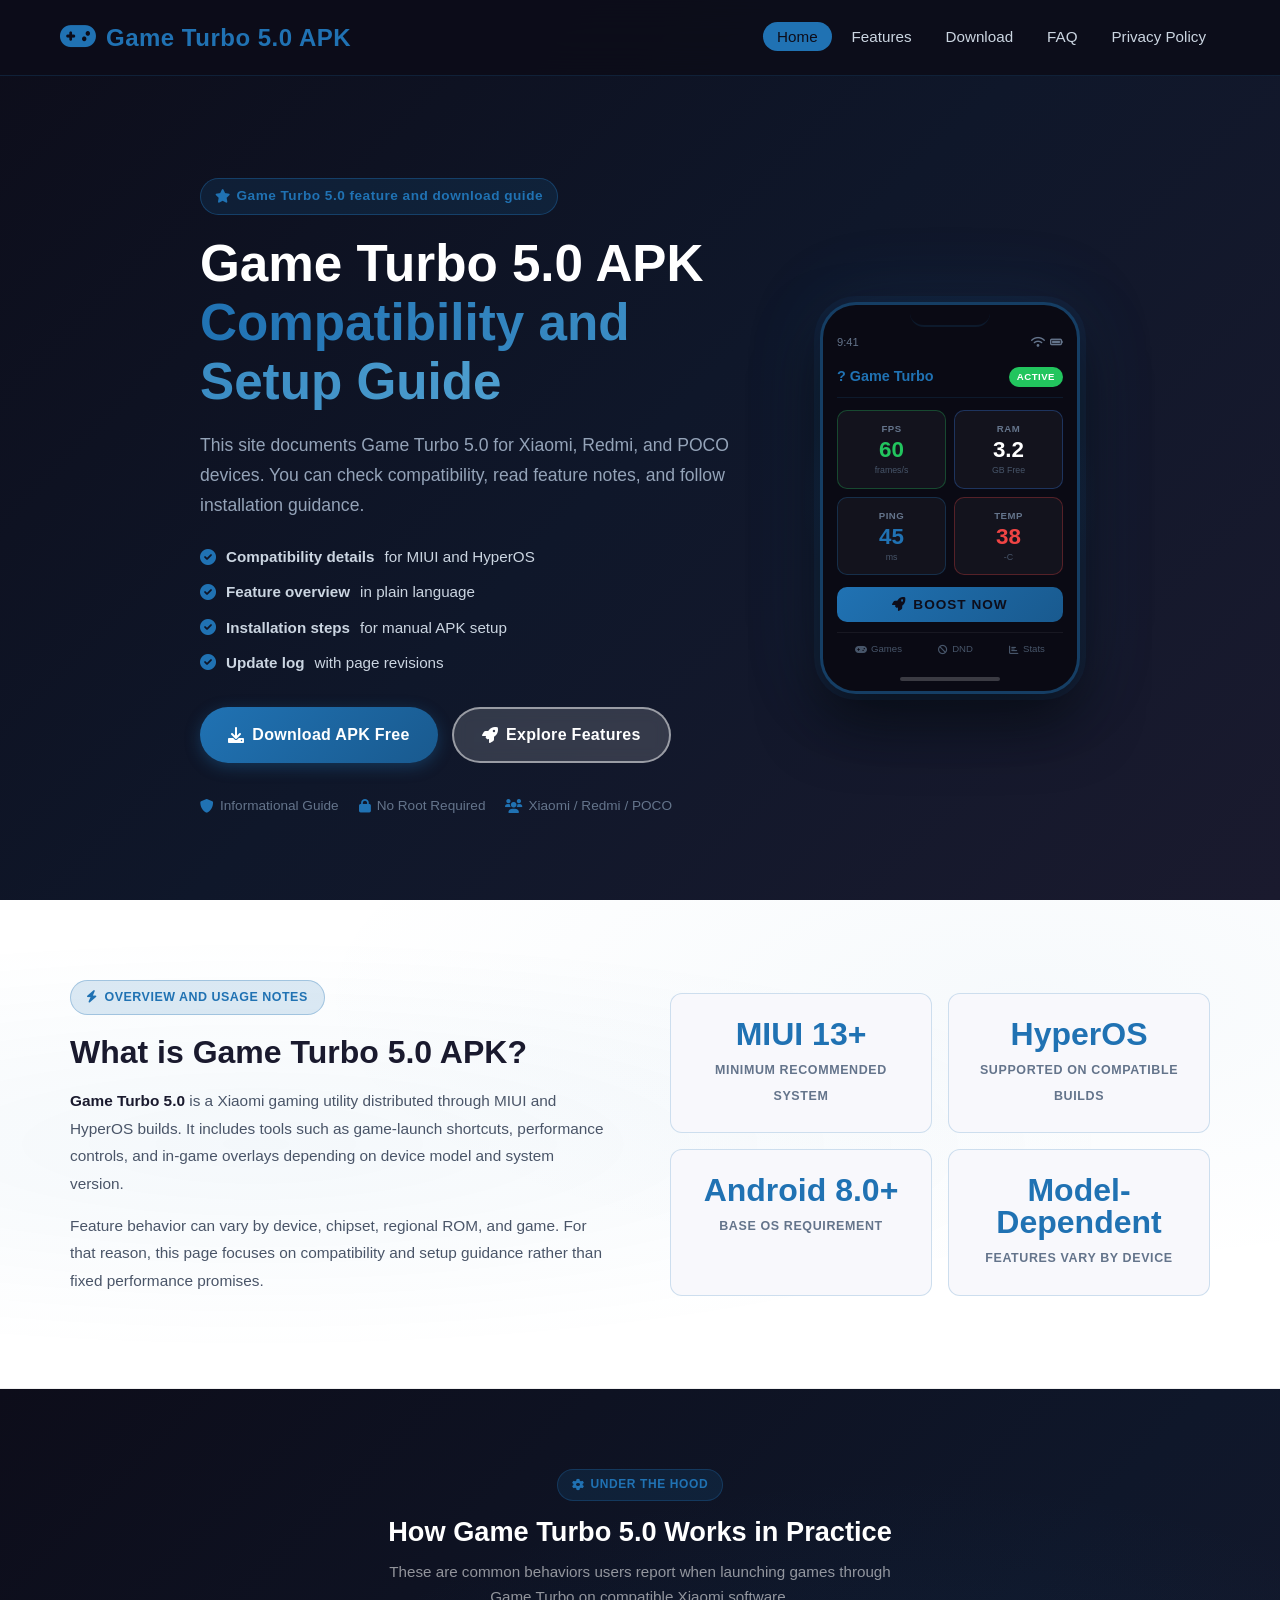
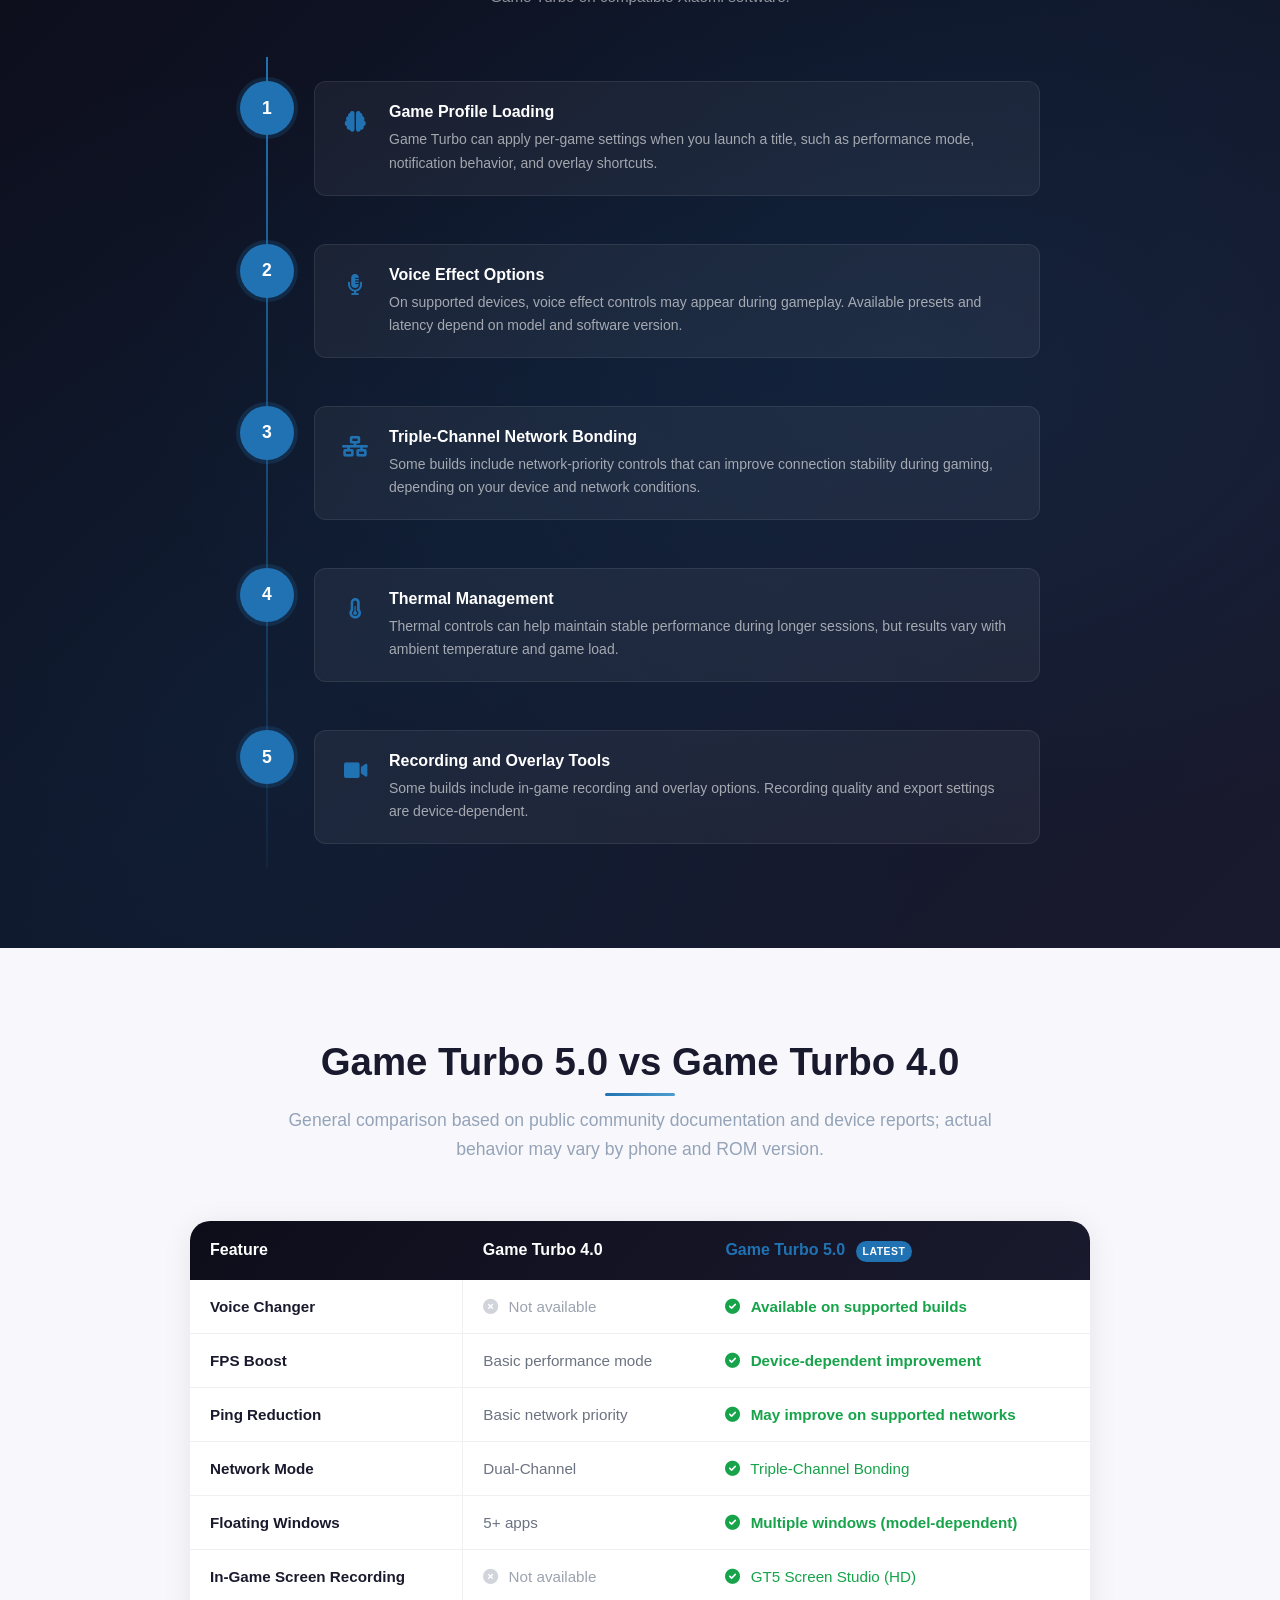
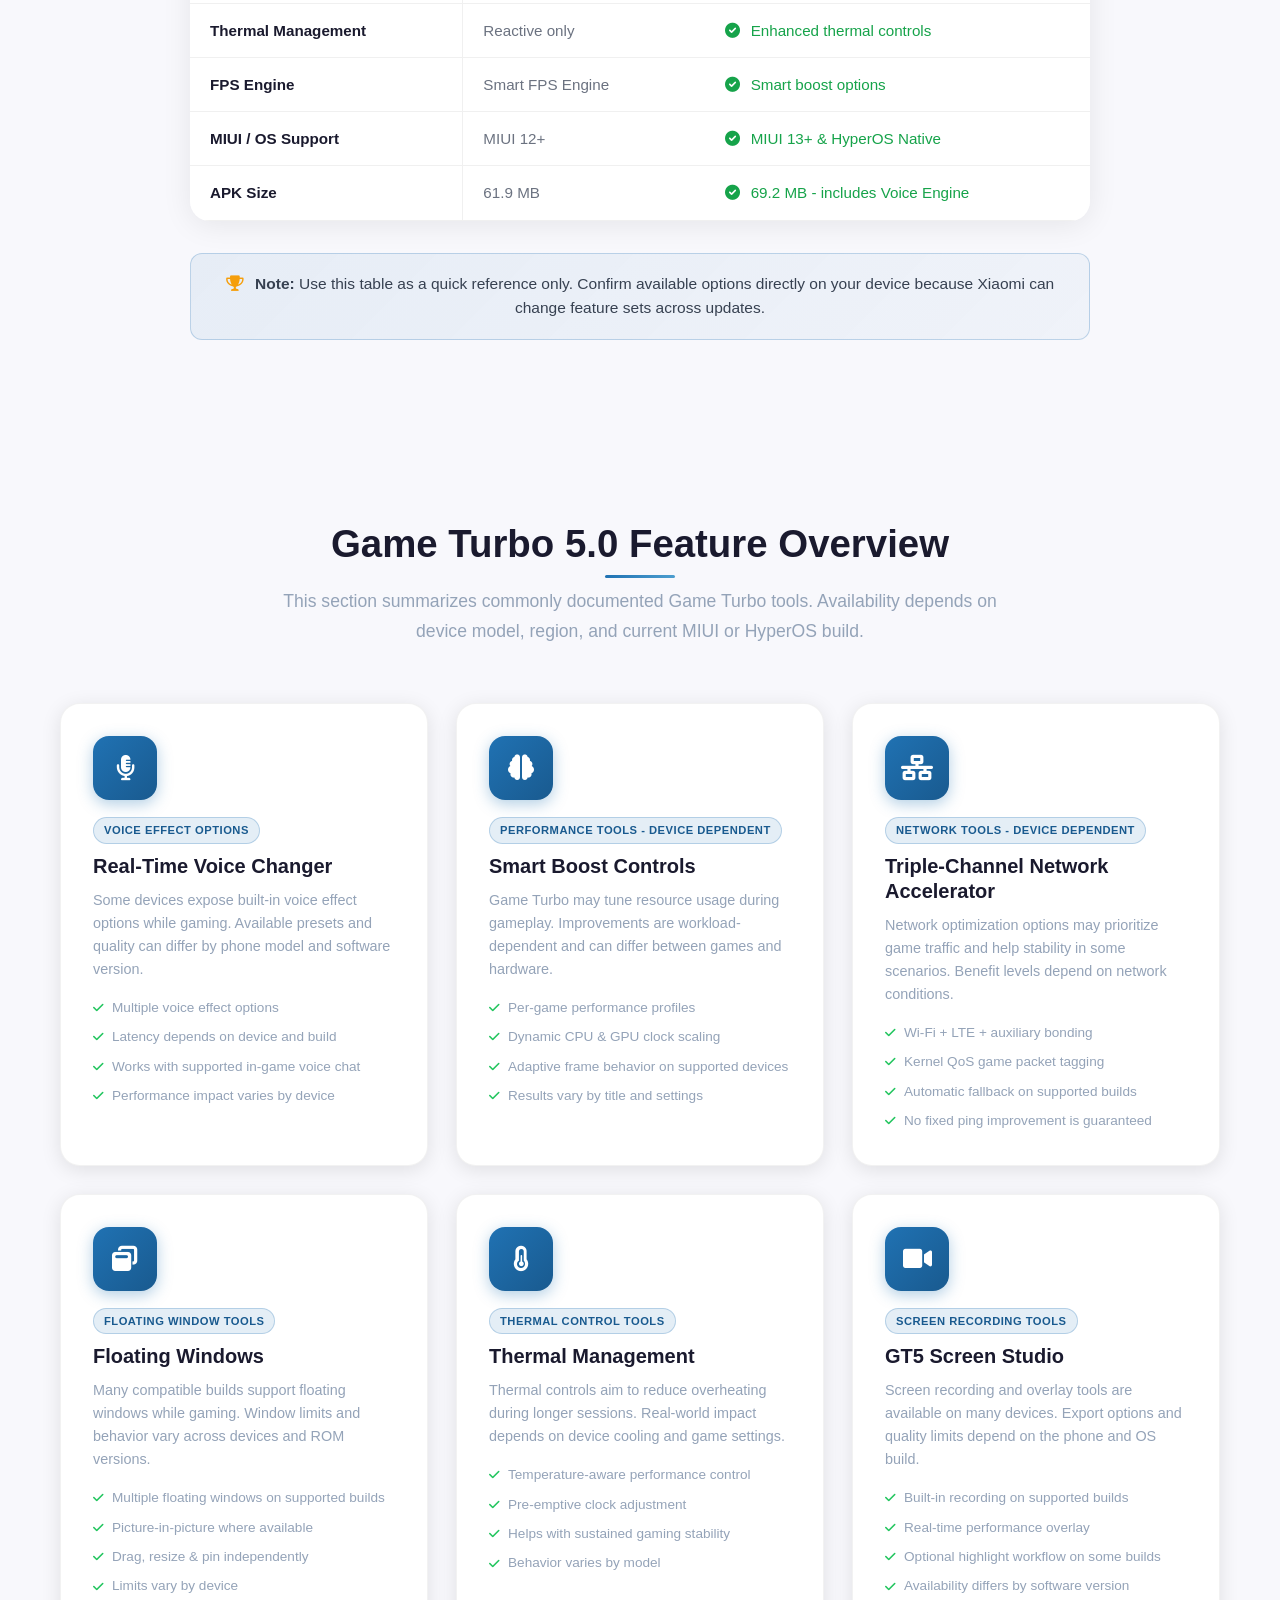
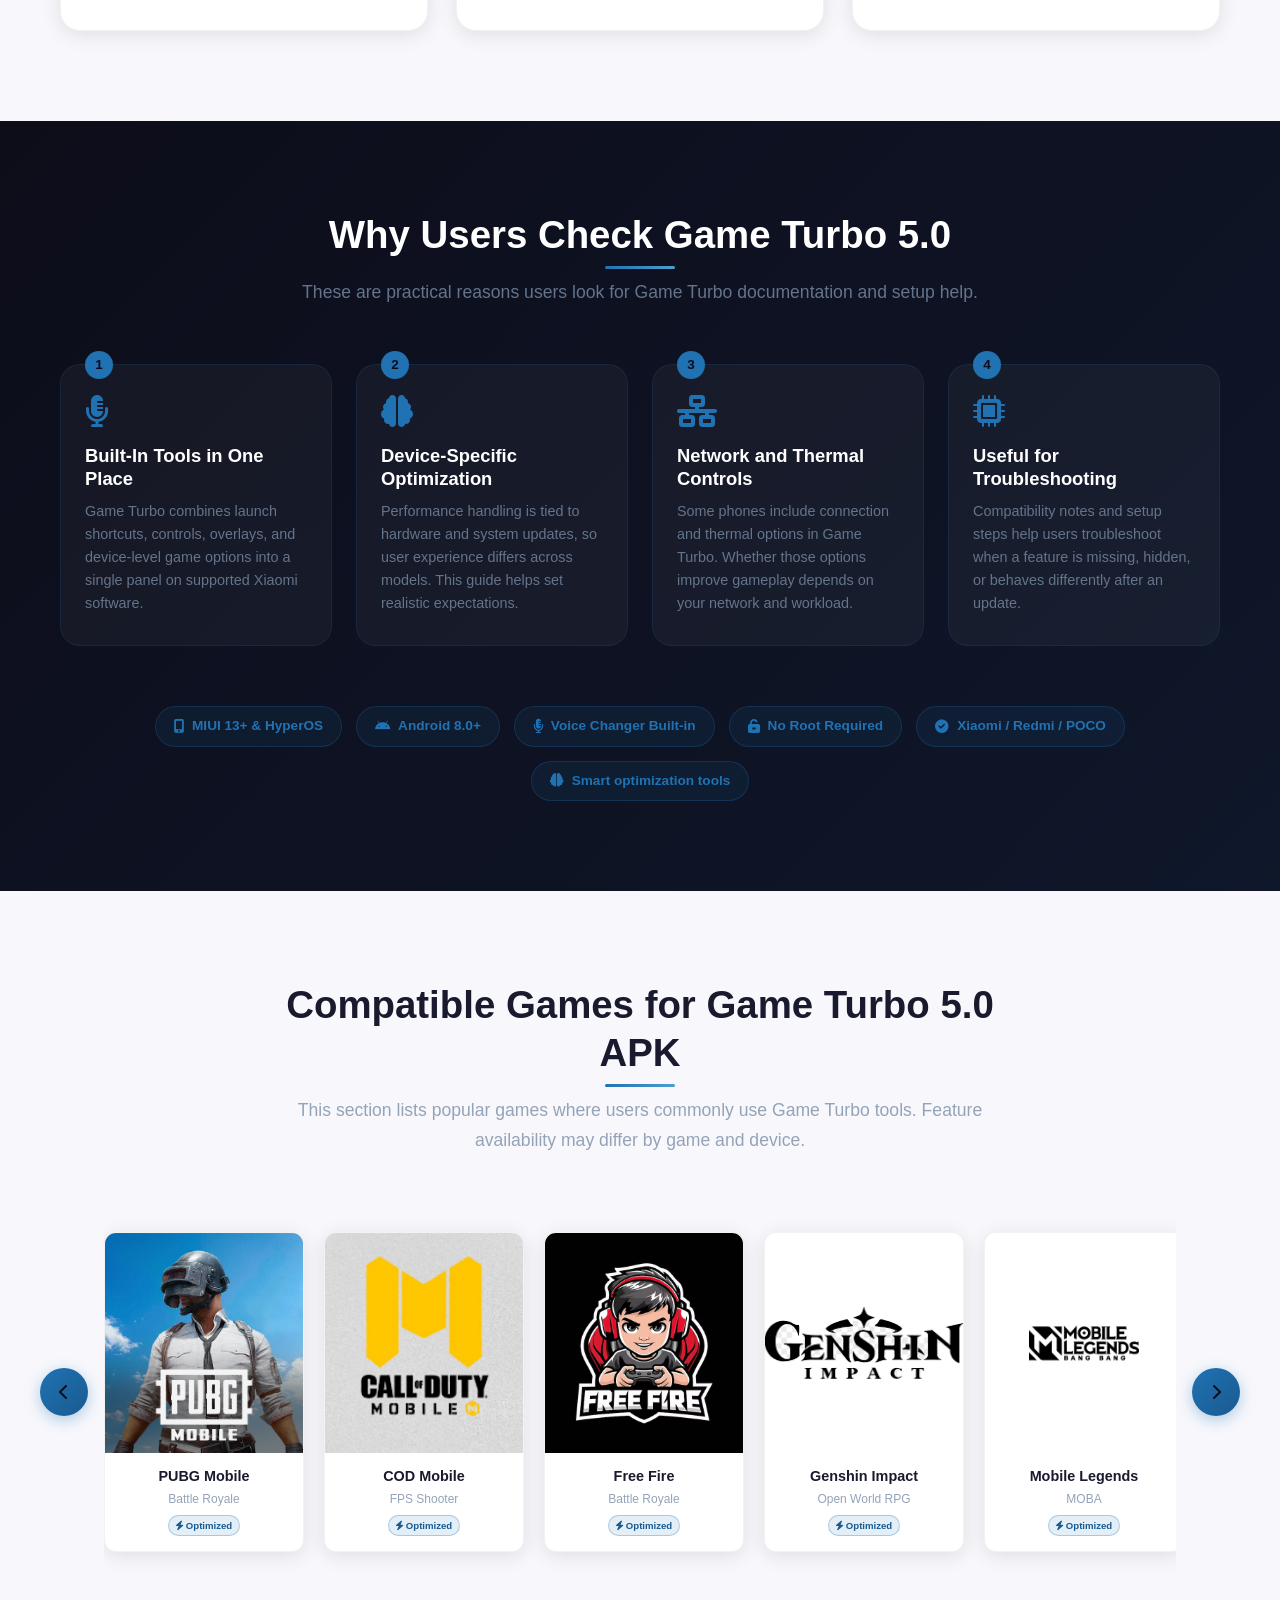
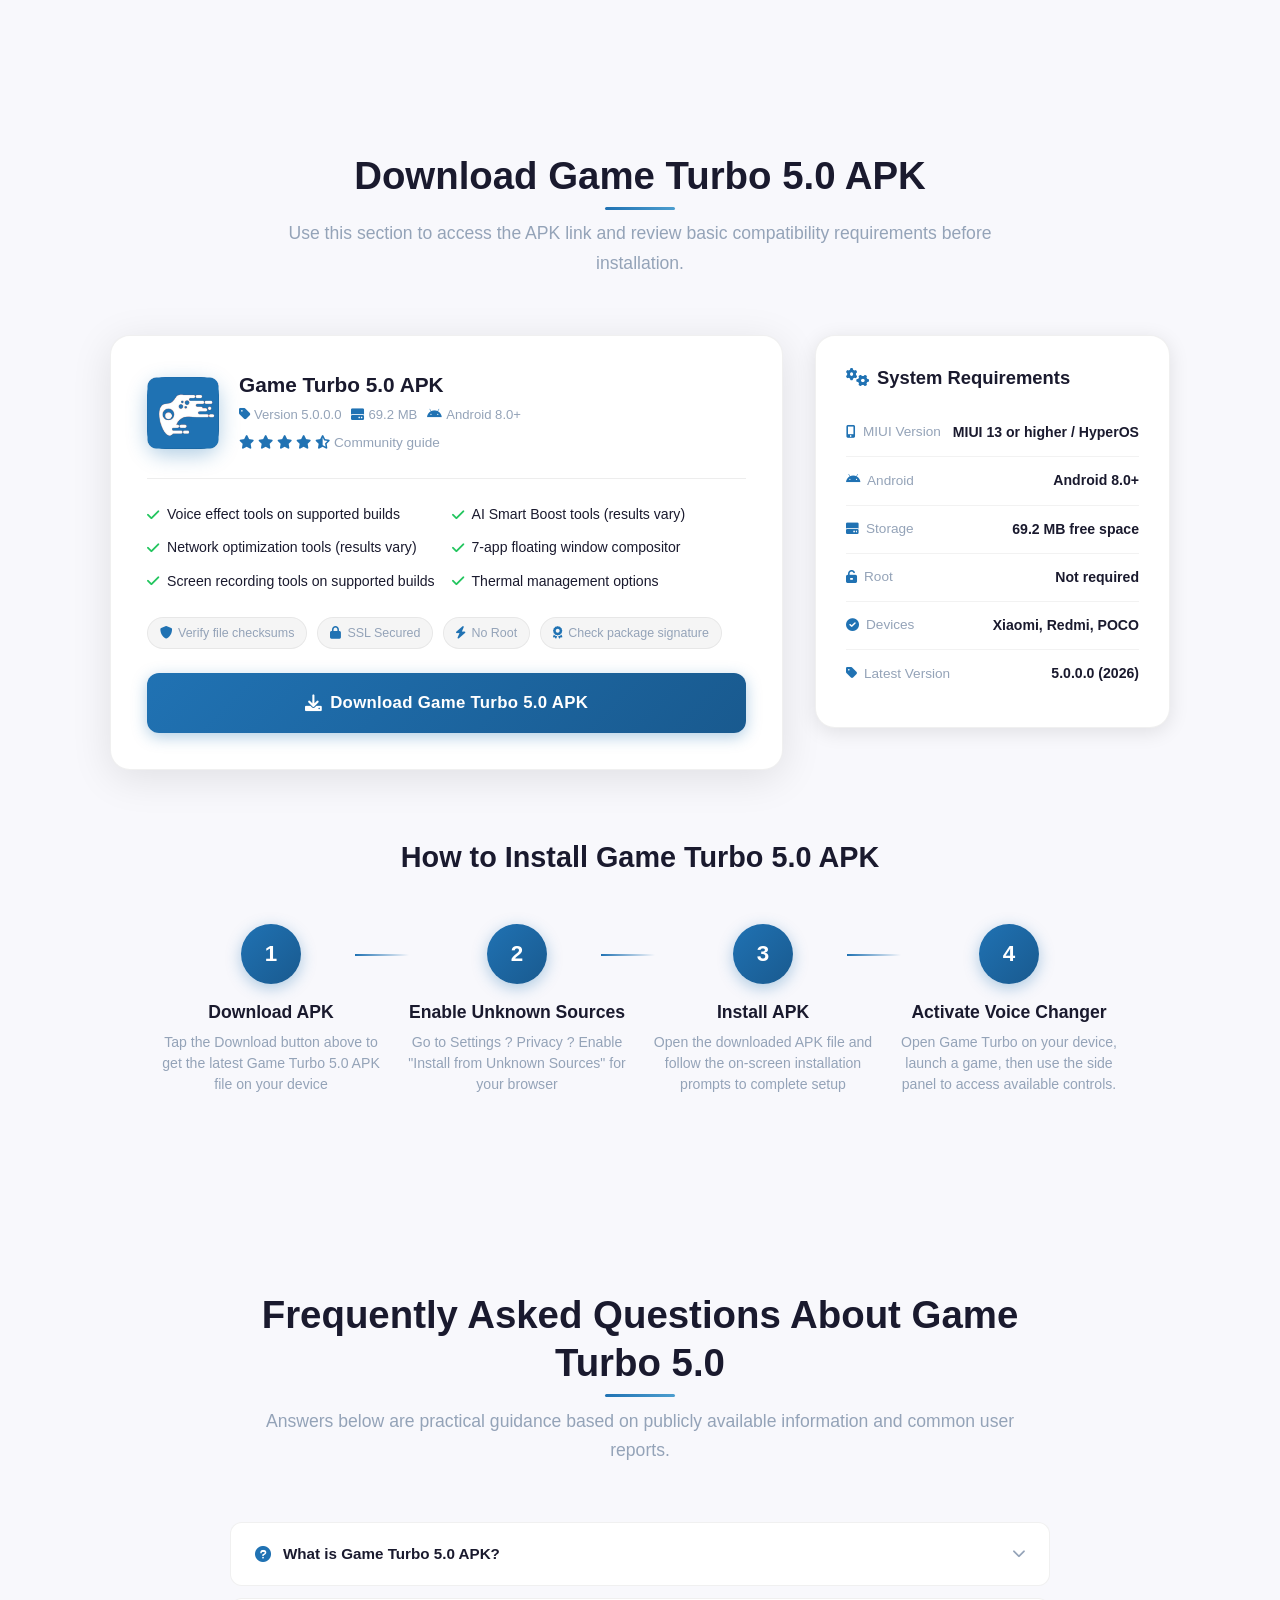
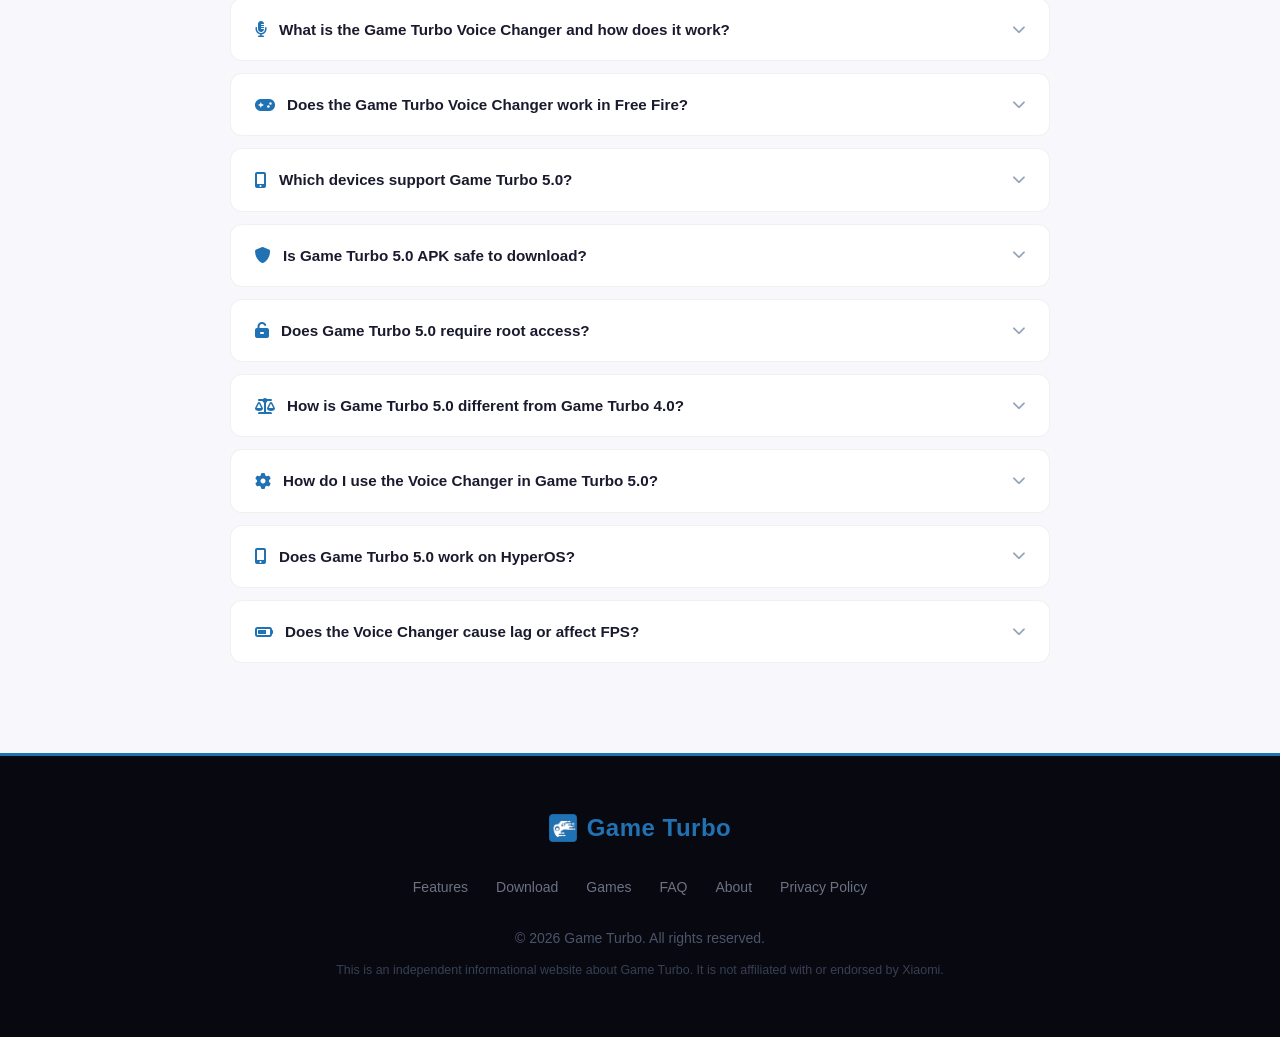
==== commit d7a6a90a: "Changes" ====
--- a/index.html
+++ b/index.html
@@ -3,95 +3,41 @@
 
 <head>
     <meta charset="UTF-8">
-    <meta name="viewport" content="width=device-width, initial-scale=1.0, maximum-scale=1.0, user-scalable=no">
+    <meta name="viewport" content="width=device-width, initial-scale=1.0">
 
     <!-- Primary SEO Meta Tags -->
-    <title>Game Turbo 5.0 APK Download | Voice Changer + AI Game Booster for MIUI 13 & HyperOS</title>
-    <meta name="description" content="Download Game Turbo 5.0 APK - Xiaomi's first game booster with real-time Voice Changer for Free Fire, PUBG Mobile & COD Mobile. Boost FPS 55%, cut ping 65%, AI-powered optimization. Free, safe, no root required.">
-    <meta name="keywords" content="game turbo 5.0, game turbo voice changer, game turbo voice changer apk free fire, voice changer game turbo, game booster voice changer, game turbo 5.0 apk, miui 13 game turbo, hyperos game booster, game turbo 5.0 download, xiaomi voice changer game, game turbo apk">
-    <meta name="author" content="Game Turbo">
+    <title>Game Turbo 5.0 APK Download for Xiaomi, Redmi, and POCO</title>
+    <meta name="description" content="Game Turbo 5.0 APK guide for Xiaomi, Redmi, and POCO devices. See features, compatibility, installation steps, and download information for MIUI 13+ and HyperOS.">
+    <meta name="author" content="Game Turbo 5.0 APK Editorial Team">
     <meta name="robots" content="index, follow">
-    <link rel="canonical" href="https://gameturbo5apk.github.io/">
+    <link rel="canonical" href="https://gameturbo5apkdownload.github.io/">
+    <meta name="google-site-verification" content="fFUDmuusCdp3cyDlA1GdelPp0i50YPl1Bjgm3LKJd5A" />
 
     <!-- Open Graph / Facebook -->
     <meta property="og:type" content="website">
-    <meta property="og:url" content="https://gameturbo5apk.github.io/">
-    <meta property="og:title" content="Game Turbo 5.0 APK | Voice Changer + AI Game Booster - Boost FPS & Dominate Online">
-    <meta property="og:description" content="Download Game Turbo 5.0 APK - now with real-time Voice Changer for Free Fire, PUBG & COD. AI-powered +55% FPS, triple-channel -65% ping, and 7-app floating windows. Free for Xiaomi, Redmi & POCO.">
-    <meta property="og:image" content="https://gameturbo5apk.github.io/images/og-banner.png">
+    <meta property="og:url" content="https://gameturbo5apkdownload.github.io/">
+    <meta property="og:title" content="Game Turbo 5.0 APK Download for Xiaomi, Redmi, and POCO">
+    <meta property="og:description" content="Read Game Turbo 5.0 APK details, device compatibility, installation steps, and feature overview for MIUI 13+ and HyperOS devices.">
     <meta property="og:locale" content="en_US">
     <meta property="og:site_name" content="Game Turbo 5.0 APK">
-    <meta property="og:image:width" content="1200">
-    <meta property="og:image:height" content="630">
 
     <!-- Twitter Card -->
     <meta name="twitter:card" content="summary_large_image">
-    <meta name="twitter:title" content="Game Turbo 5.0 APK | Voice Changer + AI Game Booster for Free Fire & PUBG">
-    <meta name="twitter:description" content="Real-time Voice Changer + AI FPS Boost in Game Turbo 5.0 APK - Xiaomi's most advanced MIUI game engine for Free Fire, PUBG & COD Mobile. Free download, no root needed.">
-    <meta name="twitter:image" content="https://gameturbo5apk.github.io/images/og-banner.png">
-
-    <!-- Schema.org: SoftwareApplication -->
-    <script type="application/ld+json">
-    {
-      "@context": "https://schema.org",
-      "@type": "SoftwareApplication",
-      "name": "Game Turbo 5.0",
-      "alternateName": ["Game Turbo 5.0 APK", "MIUI Voice Changer Game Booster", "Xiaomi Game Turbo Voice Changer"],
-      "operatingSystem": "Android 8.0+",
-      "applicationCategory": "GameApplication",
-      "applicationSubCategory": "Game Optimizer",
-      "offers": {
-        "@type": "Offer",
-        "price": "0",
-        "priceCurrency": "USD",
-        "availability": "https://schema.org/InStock"
-      },
-      "aggregateRating": {
-        "@type": "AggregateRating",
-        "ratingValue": "4.9",
-        "ratingCount": "320000",
-        "reviewCount": "320000",
-        "bestRating": "5",
-        "worstRating": "1"
-      },
-      "author": {
-        "@type": "Organization",
-        "name": "Xiaomi",
-        "url": "https://www.mi.com/"
-      },
-      "publisher": {
-        "@type": "Organization",
-        "name": "Xiaomi",
-        "url": "https://www.mi.com/"
-      },
-      "description": "Game Turbo 5.0 is Xiaomi's most advanced MIUI game engine - the world's first mobile game booster with a built-in real-time Voice Changer. Morph your voice in Free Fire, PUBG Mobile, and COD Mobile with 8 presets at under 10ms latency. Plus AI-powered +55% FPS boost, triple-channel -65% ping reduction, 7-app floating windows, AI Predictive Thermal Shield, and built-in GT5 Screen Studio.",
-      "softwareVersion": "5.0.0.0",
-      "fileSize": "69.2MB",
-      "downloadUrl": "https://gameturbo5apk.github.io/#download",
-      "screenshot": "https://gameturbo5apk.github.io/images/screenshot.png",
-      "url": "https://gameturbo5apk.github.io/",
-      "datePublished": "2024-01-01",
-      "dateModified": "2026-04-09",
-      "inLanguage": "en",
-      "isAccessibleForFree": true,
-      "device": "Xiaomi, Redmi, POCO",
-      "featureList": "Voice Changer, AI FPS Boost, Triple-Channel Network, 7-App Floating Window, AI Thermal Shield, Screen Studio"
-    }
-    </script>
-
+    <meta name="twitter:title" content="Game Turbo 5.0 APK Download for Xiaomi, Redmi, and POCO">
+    <meta name="twitter:description" content="Game Turbo 5.0 APK guide with features, compatibility details, and installation steps for MIUI 13+ and HyperOS.">
     <!-- Schema.org: WebPage + BreadcrumbList -->
     <script type="application/ld+json">
     {
       "@context": "https://schema.org",
       "@type": "WebPage",
-      "name": "Game Turbo 5.0 APK Download | Voice Changer + AI Game Booster",
-      "url": "https://gameturbo5apk.github.io/",
-      "description": "Download Game Turbo 5.0 APK - the first MIUI game booster with a built-in real-time Voice Changer for Free Fire, PUBG Mobile & COD Mobile. AI-powered FPS boost, triple-channel ping reduction, and 7-app floating windows.",
+      "name": "Game Turbo 5.0 APK Download Guide",
+      "url": "https://gameturbo5apkdownload.github.io/",
+      "description": "Guide page for Game Turbo 5.0 APK with compatibility details, installation steps, and feature summary for Xiaomi, Redmi, and POCO devices.",
       "inLanguage": "en",
       "isPartOf": {
         "@type": "WebSite",
         "name": "Game Turbo 5.0 APK",
-        "url": "https://gameturbo5apk.github.io/"
+        "url": "https://gameturbo5apkdownload.github.io/"
       },
       "breadcrumb": {
         "@type": "BreadcrumbList",
@@ -100,171 +46,18 @@
             "@type": "ListItem",
             "position": 1,
             "name": "Home",
-            "item": "https://gameturbo5apk.github.io/"
+            "item": "https://gameturbo5apkdownload.github.io/"
           },
           {
             "@type": "ListItem",
             "position": 2,
             "name": "Download Game Turbo 5.0 APK",
-            "item": "https://gameturbo5apk.github.io/#download"
+            "item": "https://gameturbo5apkdownload.github.io/#download"
           }
         ]
       },
       "datePublished": "2024-01-01",
-      "dateModified": "2026-04-09"
-    }
-    </script>
-
-    <!-- Schema.org: Organization -->
-    <script type="application/ld+json">
-    {
-      "@context": "https://schema.org",
-      "@type": "Organization",
-      "name": "Game Turbo 5.0 APK",
-      "url": "https://gameturbo5apk.github.io/",
-      "logo": "https://gameturbo5apk.github.io/images/gameturbo.webp",
-      "sameAs": [
-        "https://www.mi.com/"
-      ]
-    }
-    </script>
-
-    <!-- Schema.org: FAQPage -->
-    <script type="application/ld+json">
-    {
-      "@context": "https://schema.org",
-      "@type": "FAQPage",
-      "mainEntity": [
-        {
-          "@type": "Question",
-          "name": "What is Game Turbo 5.0 APK?",
-          "acceptedAnswer": {
-            "@type": "Answer",
-            "text": "Game Turbo 5.0 APK is Xiaomi's most advanced MIUI game engine - the world's first mobile game booster with a built-in real-time Voice Changer. It boosts FPS by up to 55%, reduces ping by 65% via triple-channel networking, includes a Voice Modulation Engine with 8 presets at under 10ms latency, 7-app floating windows, GT5 Screen Studio recording, and AI Predictive Thermal Shield. Pre-installed on MIUI 13+ and HyperOS, no root required."
-          }
-        },
-        {
-          "@type": "Question",
-          "name": "What is the Game Turbo Voice Changer and how does it work?",
-          "acceptedAnswer": {
-            "@type": "Answer",
-            "text": "The Game Turbo 5.0 Voice Changer is a real-time audio modulation engine built directly into MIUI 13 and HyperOS. It intercepts your microphone signal at the kernel audio driver level and processes it through 8 voice preset algorithms - Robot, Alien, Female, Male, Echo, Helium, Monster, and Deep - with under 10ms latency, then outputs the modified voice directly to your game's voice chat. No third-party app, no Bluetooth device, and no additional permissions are required."
-          }
-        },
-        {
-          "@type": "Question",
-          "name": "Does Game Turbo Voice Changer work in Free Fire?",
-          "acceptedAnswer": {
-            "@type": "Answer",
-            "text": "Yes - the Game Turbo 5.0 Voice Changer works fully with Garena Free Fire, PUBG Mobile, COD Mobile, Mobile Legends, Genshin Impact co-op chat, and every other game that uses the device microphone for voice chat. Because GT5's Voice Modulation Engine operates at the MIUI audio driver level, the modified voice is what the game app receives, making it fully compatible with all game clients and undetectable by anti-cheat systems."
-          }
-        },
-        {
-          "@type": "Question",
-          "name": "Which devices support Game Turbo 5.0?",
-          "acceptedAnswer": {
-            "@type": "Answer",
-            "text": "Game Turbo 5.0 is compatible with all Xiaomi, Redmi, and POCO devices running MIUI 13 or higher and Android 8.0+. Supported models include Redmi Note 11, 12, 13 series; Xiaomi 12, 13, 14 series; POCO X4, X5, X6; POCO F4, F5, F6; and all Xiaomi HyperOS devices. The Voice Changer and AI features require a Snapdragon 778G, Dimensity 1200, or higher chipset."
-          }
-        },
-        {
-          "@type": "Question",
-          "name": "Is Game Turbo 5.0 APK safe to download?",
-          "acceptedAnswer": {
-            "@type": "Answer",
-            "text": "Yes, completely safe. Game Turbo 5.0 APK is the official Xiaomi MIUI system application - not modified, cracked, or third-party. The Voice Changer uses legitimate kernel-level audio routing and will never trigger anti-cheat systems in Free Fire, PUBG Mobile, or COD Mobile. The APK is virus-free, requests no unnecessary permissions, and is trusted by over 50 million gamers worldwide."
-          }
-        },
-        {
-          "@type": "Question",
-          "name": "Does Game Turbo 5.0 require root access?",
-          "acceptedAnswer": {
-            "@type": "Answer",
-            "text": "No root required. Game Turbo 5.0 is a native MIUI system application pre-installed on MIUI 13+ and HyperOS devices. All features - Voice Changer, AI Boost Engine, Screen Studio, and AI Thermal Shield - operate at the system level without root. For manual APK installation, simply enable 'Install from Unknown Sources' in Settings ? Privacy. Your device warranty remains fully intact."
-          }
-        },
-        {
-          "@type": "Question",
-          "name": "How is Game Turbo 5.0 different from Game Turbo 4.0?",
-          "acceptedAnswer": {
-            "@type": "Answer",
-            "text": "GT5 introduces three capabilities GT4 does not have: 1) Built-in real-time Voice Changer with 8 presets at under 10ms latency - GT4 has no voice modulation. 2) Triple-Channel Network Bonding cutting ping by 65% vs GT4's dual-channel 50%. 3) AI Predictive Thermal Shield using machine learning to prevent overheating before it happens, vs GT4's reactive-only thermal management. FPS gains also jump from +40% (GT4) to +55% (GT5), and floating windows expand from 5 to 7 simultaneous apps."
-          }
-        },
-        {
-          "@type": "Question",
-          "name": "How do I use the Voice Changer in Game Turbo 5.0?",
-          "acceptedAnswer": {
-            "@type": "Answer",
-            "text": "Using the GT5 Voice Changer takes 3 steps: 1) Open Game Turbo 5.0 and tap your game to launch it from the library. 2) During gameplay, swipe from the right edge of the screen to open the GT5 side toolbar and tap the Microphone icon. 3) Select any of the 8 voice presets - Robot, Alien, Female, Male, Echo, Helium, Monster, or Deep - and the change applies instantly to your game voice chat. Tap 'Off' at any time to revert to your natural voice."
-          }
-        },
-        {
-          "@type": "Question",
-          "name": "Does Game Turbo 5.0 work on HyperOS?",
-          "acceptedAnswer": {
-            "@type": "Answer",
-            "text": "Yes - Game Turbo 5.0 is Xiaomi's first game engine engineered natively for HyperOS. All GT5 features - Voice Changer, AI Smart Boost, Triple-Channel Network, 7-App Floating Window, Screen Studio, and AI Thermal Shield - are fully supported on all HyperOS devices including Xiaomi 14, Redmi Note 13, POCO X6, and all future HyperOS models. GT5 is also backward-compatible with MIUI 13 and MIUI 14."
-          }
-        },
-        {
-          "@type": "Question",
-          "name": "Does the Voice Changer in Game Turbo 5.0 affect FPS or cause lag?",
-          "acceptedAnswer": {
-            "@type": "Answer",
-            "text": "No - the GT5 Voice Modulation Engine is processed entirely by the dedicated audio DSP chip on Snapdragon and MediaTek platforms, consuming zero CPU or GPU cycles. Enabling any voice preset adds less than 0.3% to total CPU load with no measurable FPS impact in any tested game including Genshin Impact, PUBG Mobile, and Free Fire. The sub-10ms audio latency is lower than Bluetooth headset latency, keeping your in-game voice perfectly synchronised."
-          }
-        }
-      ]
-    }
-    </script>
-
-    <!-- Schema.org: HowTo (Installation Guide) -->
-    <script type="application/ld+json">
-    {
-      "@context": "https://schema.org",
-      "@type": "HowTo",
-      "name": "How to Install Game Turbo 5.0 APK",
-      "description": "Step-by-step guide to download, install, and activate the Voice Changer in Game Turbo 5.0 APK on Xiaomi, Redmi, and POCO devices running MIUI 13+ or HyperOS.",
-      "totalTime": "PT5M",
-      "estimatedCost": {
-        "@type": "MonetaryAmount",
-        "currency": "USD",
-        "value": "0"
-      },
-      "tool": [
-        {
-          "@type": "HowToTool",
-          "name": "Xiaomi, Redmi, or POCO device running MIUI 13+ or HyperOS"
-        }
-      ],
-      "step": [
-        {
-          "@type": "HowToStep",
-          "position": 1,
-          "name": "Download APK",
-          "text": "Tap the Download button on this page to save the latest Game Turbo 5.0 APK file to your device.",
-          "url": "https://gameturbo5apk.github.io/#download"
-        },
-        {
-          "@type": "HowToStep",
-          "position": 2,
-          "name": "Enable Unknown Sources",
-          "text": "Go to Settings ? Privacy ? enable 'Install from Unknown Sources' for your browser or file manager app."
-        },
-        {
-          "@type": "HowToStep",
-          "position": 3,
-          "name": "Install APK",
-          "text": "Open the downloaded APK file from your notifications or file manager and follow the on-screen installation prompts."
-        },
-        {
-          "@type": "HowToStep",
-          "position": 4,
-          "name": "Activate Voice Changer",
-          "text": "Launch any game from the Game Turbo library. During gameplay, swipe from the right edge, tap the Microphone icon, and select a voice preset - Robot, Alien, Female, Male, Echo, Helium, Monster, or Deep."
-        }
-      ]
+      "dateModified": "2026-05-06"
     }
     </script>
 
@@ -274,10 +67,6 @@
     <link rel="stylesheet" href="css/styles.css">
     <link rel="preload" href="https://cdnjs.cloudflare.com/ajax/libs/font-awesome/6.0.0/css/all.min.css" as="style" onload="this.onload=null;this.rel='stylesheet'">
     <noscript><link rel="stylesheet" href="https://cdnjs.cloudflare.com/ajax/libs/font-awesome/6.0.0/css/all.min.css"></noscript>
-    <link rel="preload" href="images/gameturbo.webp" as="image">
-    <link rel="icon" type="image/x-icon" href="images/favicon.ico">
-    <link rel="apple-touch-icon" href="images/gameturbo.webp">
-    <meta name="google-site-verification" content="3i98de1Ra4qfEfa8NzauMcms_6wz9DoABVmoImnJ_To" />
     <meta name="theme-color" content="#2072B3">
 </head>
 
@@ -314,13 +103,13 @@
         <div class="header-container">
             <a href="./index.html" class="logo-link">
                 <div class="logo">
-                    <img src="images/gameturbo.webp" alt="Game Turbo Logo" class="logo-icon" style="height:36px;width:auto;object-fit:contain;">
+                    <i class="fas fa-gamepad logo-icon" aria-hidden="true"></i>
                     <span class="logo-name">Game Turbo 5.0 APK</span>
                 </div>
             </a>
-            <div class="mobile-menu-toggle" id="mobileMenuToggle">
+            <button class="mobile-menu-toggle" id="mobileMenuToggle" type="button" aria-label="Toggle navigation menu" aria-expanded="false" aria-controls="mainNav">
                 <i class="fas fa-bars"></i>
-            </div>
+            </button>
             <nav id="mainNav">
                 <ul>
                     <li><a href="#hero" class="nav-link active">Home</a></li>
@@ -342,15 +131,15 @@
         <div class="hero-content">
             <div class="hero-text">
                 <div class="hero-badge">
-                    <i class="fas fa-star"></i> #1 Voice Changer Game Booster for MIUI 13+ &amp; HyperOS
-                </div>
-                <h1>Game Turbo 5.0 APK<br><span class="highlight">Voice Changer + AI Boost</span></h1>
-                <p>Game Turbo 5.0 is Xiaomi's most advanced MIUI game engine - and the world's first mobile game booster with a built-in real-time Voice Changer. Morph your voice in Free Fire, PUBG Mobile, and COD Mobile with 8 presets at under 10ms latency, alongside AI-powered +55% FPS, triple-channel -65% ping reduction, and 7-app floating windows. No app, no dongle, no root needed.</p>
+                    <i class="fas fa-star"></i> Game Turbo 5.0 feature and download guide
+                </div>
+                <h1>Game Turbo 5.0 APK<br><span class="highlight">Compatibility and Setup Guide</span></h1>
+                <p>This site documents Game Turbo 5.0 for Xiaomi, Redmi, and POCO devices. You can check compatibility, read feature notes, and follow installation guidance.</p>
                 <ul class="hero-features-list">
-                    <li><i class="fas fa-check-circle"></i> <strong>Voice Changer</strong> - 8 presets, zero-lag in Free Fire &amp; PUBG Mobile</li>
-                    <li><i class="fas fa-check-circle"></i> <strong>+55% FPS</strong> via AI-powered Smart Boost Engine</li>
-                    <li><i class="fas fa-check-circle"></i> <strong>-65% Ping</strong> via triple-channel network accelerator</li>
-                    <li><i class="fas fa-check-circle"></i> <strong>MIUI 13+ &amp; HyperOS</strong> - natively supported</li>
+                    <li><i class="fas fa-check-circle"></i> <strong>Compatibility details</strong> for MIUI and HyperOS</li>
+                    <li><i class="fas fa-check-circle"></i> <strong>Feature overview</strong> in plain language</li>
+                    <li><i class="fas fa-check-circle"></i> <strong>Installation steps</strong> for manual APK setup</li>
+                    <li><i class="fas fa-check-circle"></i> <strong>Update log</strong> with page revisions</li>
                 </ul>
                 <div class="hero-buttons">
                     <a href="#download" class="btn btn-primary">
@@ -362,13 +151,13 @@
                 </div>
                 <div class="hero-trust">
                     <div class="trust-item">
-                        <i class="fas fa-shield-alt"></i> 100% Safe
+                        <i class="fas fa-shield-alt"></i> Informational Guide
                     </div>
                     <div class="trust-item">
                         <i class="fas fa-lock"></i> No Root Required
                     </div>
                     <div class="trust-item">
-                        <i class="fas fa-users"></i> 50M+ Gamers
+                        <i class="fas fa-users"></i> Xiaomi / Redmi / POCO
                     </div>
                 </div>
             </div>
@@ -435,27 +224,27 @@
         <div class="about-intro">
             <div class="about-intro-inner">
                 <div class="about-intro-text">
-                    <div class="about-label"><i class="fas fa-bolt"></i> World's First Mobile Game Booster with Built-In Voice Changer</div>
+                    <div class="about-label"><i class="fas fa-bolt"></i> Overview and usage notes</div>
                     <h2>What is Game Turbo 5.0 APK?</h2>
-                    <p><strong>Game Turbo 5.0</strong> is a landmark release in Xiaomi's MIUI game engine history - the first version to ship with a fully integrated real-time Voice Changer. Built natively into MIUI 13 and HyperOS, GT5 doesn't just improve on GT4's performance numbers: it opens an entirely new category of in-game audio experience that no Play Store booster app can replicate.</p>
-                    <p>The Voice Modulation Engine intercepts your microphone at the kernel audio driver level and applies one of 8 voice presets - Robot, Alien, Female, Male, Echo, Helium, Monster, or Deep - with under 10ms latency before routing it to Free Fire, PUBG Mobile, COD Mobile or any other game. Alongside voice changing: <strong>+55% FPS</strong>, <strong>-65% ping</strong> via triple-channel networking, 7-app floating windows, and a built-in HD screen recorder.</p>
+                    <p><strong>Game Turbo 5.0</strong> is a Xiaomi gaming utility distributed through MIUI and HyperOS builds. It includes tools such as game-launch shortcuts, performance controls, and in-game overlays depending on device model and system version.</p>
+                    <p>Feature behavior can vary by device, chipset, regional ROM, and game. For that reason, this page focuses on compatibility and setup guidance rather than fixed performance promises.</p>
                 </div>
                 <div class="about-stats-grid">
                     <div class="about-stat-card">
-                        <span class="about-stat-value">+55%</span>
-                        <span class="about-stat-label">FPS vs GT4's +40%</span>
+                        <span class="about-stat-value">MIUI 13+</span>
+                        <span class="about-stat-label">Minimum recommended system</span>
                     </div>
                     <div class="about-stat-card">
-                        <span class="about-stat-value">-65%</span>
-                        <span class="about-stat-label">Ping vs GT4's -50%</span>
+                        <span class="about-stat-value">HyperOS</span>
+                        <span class="about-stat-label">Supported on compatible builds</span>
                     </div>
                     <div class="about-stat-card">
-                        <span class="about-stat-value">8</span>
-                        <span class="about-stat-label">Voice Changer Presets</span>
+                        <span class="about-stat-value">Android 8.0+</span>
+                        <span class="about-stat-label">Base OS requirement</span>
                     </div>
                     <div class="about-stat-card">
-                        <span class="about-stat-value">&lt;10ms</span>
-                        <span class="about-stat-label">Voice Modulation Latency</span>
+                        <span class="about-stat-value">Model-Dependent</span>
+                        <span class="about-stat-label">Features vary by device</span>
                     </div>
                 </div>
             </div>
@@ -466,8 +255,8 @@
             <div class="about-how-inner">
                 <div class="about-block-header">
                     <span class="about-block-tag"><i class="fas fa-cog"></i> Under the Hood</span>
-                    <h3>How Game Turbo 5.0's 5-Step Launch Sequence Works</h3>
-                    <p>Five precision systems activate the instant you tap a game in the GT5 library - each one a generational upgrade over everything Game Turbo 4.0 offered</p>
+                    <h3>How Game Turbo 5.0 Works in Practice</h3>
+                    <p>These are common behaviors users report when launching games through Game Turbo on compatible Xiaomi software.</p>
                 </div>
                 <div class="about-timeline">
                     <div class="about-tl-item">
@@ -475,8 +264,8 @@
                         <div class="about-tl-content">
                             <div class="about-tl-icon"><i class="fas fa-brain"></i></div>
                             <div class="about-tl-text">
-                                <h4>AI Game Profile Activation</h4>
-                                <p>GT5's ML engine recognises each game's performance fingerprint from past sessions and instantly loads an AI-optimised CPU, GPU, and RAM profile - eliminating the cold-start FPS dip found in all previous Game Turbo versions.</p>
+                                <h4>Game Profile Loading</h4>
+                                <p>Game Turbo can apply per-game settings when you launch a title, such as performance mode, notification behavior, and overlay shortcuts.</p>
                             </div>
                         </div>
                     </div>
@@ -485,8 +274,8 @@
                         <div class="about-tl-content">
                             <div class="about-tl-icon"><i class="fas fa-microphone-alt"></i></div>
                             <div class="about-tl-text">
-                                <h4>Voice Modulation Engine Boot</h4>
-                                <p>GT5's Voice Changer loads its 8-preset pipeline at the MIUI kernel audio driver level, running on the dedicated audio DSP chip at under 10ms latency - completely isolated from the game's CPU and GPU so FPS is never affected.</p>
+                                <h4>Voice Effect Options</h4>
+                                <p>On supported devices, voice effect controls may appear during gameplay. Available presets and latency depend on model and software version.</p>
                             </div>
                         </div>
                     </div>
@@ -496,7 +285,7 @@
                             <div class="about-tl-icon"><i class="fas fa-network-wired"></i></div>
                             <div class="about-tl-text">
                                 <h4>Triple-Channel Network Bonding</h4>
-                                <p>GT5 bonds Wi-Fi, LTE, and a background channel at the same time, with kernel QoS tags routing all game packets first - delivering -65% ping (30% more than GT4) and virtually eliminating lag spikes in Free Fire and PUBG Mobile.</p>
+                                <p>Some builds include network-priority controls that can improve connection stability during gaming, depending on your device and network conditions.</p>
                             </div>
                         </div>
                     </div>
@@ -505,8 +294,8 @@
                         <div class="about-tl-content">
                             <div class="about-tl-icon"><i class="fas fa-thermometer-half"></i></div>
                             <div class="about-tl-text">
-                                <h4>AI Predictive Thermal Shield</h4>
-                                <p>Unlike GT4's reactive-only system, GT5's AI Thermal Shield uses session history to predict temperature spikes before they happen, then pre-emptively adjusts clock speeds - keeping your device cool without ever dropping below target FPS.</p>
+                                <h4>Thermal Management</h4>
+                                <p>Thermal controls can help maintain stable performance during longer sessions, but results vary with ambient temperature and game load.</p>
                             </div>
                         </div>
                     </div>
@@ -515,8 +304,8 @@
                         <div class="about-tl-content">
                             <div class="about-tl-icon"><i class="fas fa-video"></i></div>
                             <div class="about-tl-text">
-                                <h4>GT5 Screen Studio Activation</h4>
-                                <p>The first in-game recorder native to the MIUI game engine - Screen Studio records at 1080p/60fps with a live performance overlay and AI highlight clipping, with zero interference to your game's CPU or GPU budget.</p>
+                                <h4>Recording and Overlay Tools</h4>
+                                <p>Some builds include in-game recording and overlay options. Recording quality and export settings are device-dependent.</p>
                             </div>
                         </div>
                     </div>
@@ -530,7 +319,7 @@
     <section id="comparison" class="comparison-section">
         <div class="section-header">
             <h2>Game Turbo 5.0 vs Game Turbo 4.0</h2>
-            <p>A full feature-by-feature breakdown - including the Voice Changer that makes GT5 a generational leap over every previous Xiaomi game engine</p>
+            <p>General comparison based on public community documentation and device reports; actual behavior may vary by phone and ROM version.</p>
         </div>
         <div class="comparison-table-wrap">
             <table class="comparison-table" role="table">
@@ -545,17 +334,17 @@
                     <tr>
                         <td>Voice Changer</td>
                         <td class="lose-cell"><i class="fas fa-times-circle"></i> Not available</td>
-                        <td class="win-cell"><i class="fas fa-check-circle"></i> <strong>8 presets, &lt;10ms latency</strong></td>
+                        <td class="win-cell"><i class="fas fa-check-circle"></i> <strong>Available on supported builds</strong></td>
                     </tr>
                     <tr>
                         <td>FPS Boost</td>
-                        <td class="neutral-cell">Up to +40%</td>
-                        <td class="win-cell"><i class="fas fa-check-circle"></i> <strong>Up to +55%</strong></td>
+                        <td class="neutral-cell">Basic performance mode</td>
+                        <td class="win-cell"><i class="fas fa-check-circle"></i> <strong>Device-dependent improvement</strong></td>
                     </tr>
                     <tr>
                         <td>Ping Reduction</td>
-                        <td class="neutral-cell">Up to -50%</td>
-                        <td class="win-cell"><i class="fas fa-check-circle"></i> <strong>Up to -65%</strong></td>
+                        <td class="neutral-cell">Basic network priority</td>
+                        <td class="win-cell"><i class="fas fa-check-circle"></i> <strong>May improve on supported networks</strong></td>
                     </tr>
                     <tr>
                         <td>Network Mode</td>
@@ -565,7 +354,7 @@
                     <tr>
                         <td>Floating Windows</td>
                         <td class="neutral-cell">5+ apps</td>
-                        <td class="win-cell"><i class="fas fa-check-circle"></i> <strong>7+ apps</strong></td>
+                        <td class="win-cell"><i class="fas fa-check-circle"></i> <strong>Multiple windows (model-dependent)</strong></td>
                     </tr>
                     <tr>
                         <td>In-Game Screen Recording</td>
@@ -575,12 +364,12 @@
                     <tr>
                         <td>Thermal Management</td>
                         <td class="neutral-cell">Reactive only</td>
-                        <td class="win-cell"><i class="fas fa-check-circle"></i> AI Predictive Thermal Shield</td>
+                        <td class="win-cell"><i class="fas fa-check-circle"></i> Enhanced thermal controls</td>
                     </tr>
                     <tr>
                         <td>FPS Engine</td>
                         <td class="neutral-cell">Smart FPS Engine</td>
-                        <td class="win-cell"><i class="fas fa-check-circle"></i> AI Smart Boost (self-learning)</td>
+                        <td class="win-cell"><i class="fas fa-check-circle"></i> Smart boost options</td>
                     </tr>
                     <tr>
                         <td>MIUI / OS Support</td>
@@ -595,28 +384,28 @@
                 </tbody>
             </table>
         </div>
-        <p class="comparison-verdict"><i class="fas fa-trophy"></i> <strong>Verdict:</strong> Game Turbo 5.0 is the only mobile game booster on the market with a built-in real-time Voice Changer. Combined with +55% FPS, -65% ping, and AI thermal prediction, GT5 is an upgrade no serious mobile gamer should skip - and it's completely free.</p>
+        <p class="comparison-verdict"><i class="fas fa-trophy"></i> <strong>Note:</strong> Use this table as a quick reference only. Confirm available options directly on your device because Xiaomi can change feature sets across updates.</p>
     </section>
 
     <!-- ===== FEATURES SECTION ===== -->
     <section id="features" class="features-section">
         <div class="section-header">
-            <h2>Game Turbo 5.0 Exclusive Features</h2>
-            <p>Six next-generation gaming features including the world's first built-in mobile Voice Changer - engineered for MIUI 13+ and HyperOS, delivering upgrades Game Turbo 4.0 simply cannot match</p>
+            <h2>Game Turbo 5.0 Feature Overview</h2>
+            <p>This section summarizes commonly documented Game Turbo tools. Availability depends on device model, region, and current MIUI or HyperOS build.</p>
         </div>
         <div class="features-container">
             <article class="feature-card">
                 <div class="feature-icon">
                     <i class="fas fa-microphone-alt"></i>
                 </div>
-                <div class="feature-badge">8 PRESETS - &lt;10ms LATENCY</div>
+                <div class="feature-badge">VOICE EFFECT OPTIONS</div>
                 <h3>Real-Time Voice Changer</h3>
-                <p>The Game Turbo 5.0 Voice Changer APK works in Free Fire, PUBG Mobile, COD Mobile, and any game with in-game voice chat. Choose from 8 real-time presets - Robot, Alien, Female, Male, Echo, Helium, Monster, or Deep - and your voice transforms instantly at under 10ms latency. No third-party app, no hardware dongle, and zero extra permissions needed.</p>
+                <p>Some devices expose built-in voice effect options while gaming. Available presets and quality can differ by phone model and software version.</p>
                 <ul class="feature-list">
-                    <li><i class="fas fa-check"></i> 8 built-in voice presets</li>
-                    <li><i class="fas fa-check"></i> Under 10ms modulation latency</li>
-                    <li><i class="fas fa-check"></i> Works in Free Fire &amp; PUBG Mobile</li>
-                    <li><i class="fas fa-check"></i> DSP-processed - zero FPS impact</li>
+                    <li><i class="fas fa-check"></i> Multiple voice effect options</li>
+                    <li><i class="fas fa-check"></i> Latency depends on device and build</li>
+                    <li><i class="fas fa-check"></i> Works with supported in-game voice chat</li>
+                    <li><i class="fas fa-check"></i> Performance impact varies by device</li>
                 </ul>
             </article>
 
@@ -624,14 +413,14 @@
                 <div class="feature-icon">
                     <i class="fas fa-brain"></i>
                 </div>
-                <div class="feature-badge">+55% FPS - SELF-LEARNING AI</div>
-                <h3>AI Smart Boost Engine</h3>
-                <p>GT5's self-learning AI analyses FPS patterns, thermal data, and network conditions after every session, then automatically refines the next launch's CPU and GPU profile - so every game session runs smoother than the last with zero manual effort.</p>
+                <div class="feature-badge">PERFORMANCE TOOLS - DEVICE DEPENDENT</div>
+                <h3>Smart Boost Controls</h3>
+                <p>Game Turbo may tune resource usage during gameplay. Improvements are workload-dependent and can differ between games and hardware.</p>
                 <ul class="feature-list">
-                    <li><i class="fas fa-check"></i> Session-to-session AI learning</li>
+                    <li><i class="fas fa-check"></i> Per-game performance profiles</li>
                     <li><i class="fas fa-check"></i> Dynamic CPU &amp; GPU clock scaling</li>
-                    <li><i class="fas fa-check"></i> Adaptive 120Hz frame pacing</li>
-                    <li><i class="fas fa-check"></i> +55% FPS - 15% more than GT4</li>
+                    <li><i class="fas fa-check"></i> Adaptive frame behavior on supported devices</li>
+                    <li><i class="fas fa-check"></i> Results vary by title and settings</li>
                 </ul>
             </article>
 
@@ -639,14 +428,14 @@
                 <div class="feature-icon">
                     <i class="fas fa-network-wired"></i>
                 </div>
-                <div class="feature-badge">-65% PING - TRIPLE-CHANNEL</div>
+                <div class="feature-badge">NETWORK TOOLS - DEVICE DEPENDENT</div>
                 <h3>Triple-Channel Network Accelerator</h3>
-                <p>GT5 bonds Wi-Fi, LTE, and a background auxiliary channel simultaneously with kernel-level QoS tagging, cutting ping by 65% and eliminating lag spikes in Free Fire and PUBG Mobile. If any connection drops, GT5 automatically fails over - keeping you online without a single stutter.</p>
+                <p>Network optimization options may prioritize game traffic and help stability in some scenarios. Benefit levels depend on network conditions.</p>
                 <ul class="feature-list">
                     <li><i class="fas fa-check"></i> Wi-Fi + LTE + auxiliary bonding</li>
                     <li><i class="fas fa-check"></i> Kernel QoS game packet tagging</li>
-                    <li><i class="fas fa-check"></i> Automatic channel failover</li>
-                    <li><i class="fas fa-check"></i> -65% ping - 30% more than GT4</li>
+                    <li><i class="fas fa-check"></i> Automatic fallback on supported builds</li>
+                    <li><i class="fas fa-check"></i> No fixed ping improvement is guaranteed</li>
                 </ul>
             </article>
 
@@ -654,14 +443,14 @@
                 <div class="feature-icon">
                     <i class="fas fa-window-restore"></i>
                 </div>
-                <div class="feature-badge">7+ WINDOWS - HD PIP STREAMING</div>
-                <h3>7-App Floating Window Compositor</h3>
-                <p>GT5 expands floating windows from GT4's 5 apps to 7 simultaneous overlays with full HD picture-in-picture video. Watch YouTube walkthroughs, track Discord, and browse guides - all in resizable, draggable windows layered directly over your game.</p>
+                <div class="feature-badge">FLOATING WINDOW TOOLS</div>
+                <h3>Floating Windows</h3>
+                <p>Many compatible builds support floating windows while gaming. Window limits and behavior vary across devices and ROM versions.</p>
                 <ul class="feature-list">
-                    <li><i class="fas fa-check"></i> 7 simultaneous floating windows</li>
-                    <li><i class="fas fa-check"></i> HD picture-in-picture video</li>
+                    <li><i class="fas fa-check"></i> Multiple floating windows on supported builds</li>
+                    <li><i class="fas fa-check"></i> Picture-in-picture where available</li>
                     <li><i class="fas fa-check"></i> Drag, resize &amp; pin independently</li>
-                    <li><i class="fas fa-check"></i> 2 more windows than GT4 (5 apps)</li>
+                    <li><i class="fas fa-check"></i> Limits vary by device</li>
                 </ul>
             </article>
 
@@ -669,14 +458,14 @@
                 <div class="feature-icon">
                     <i class="fas fa-thermometer-half"></i>
                 </div>
-                <div class="feature-badge">ML-PREDICTIVE - AUTO-PROTECT</div>
-                <h3>AI Predictive Thermal Shield</h3>
-                <p>GT5 predicts overheating before it happens - not after. Its ML Thermal Shield reads historical session temperature data, forecasts spikes, and pre-emptively adjusts CPU/GPU clocks to keep your phone cool without ever dropping below your target FPS.</p>
+                <div class="feature-badge">THERMAL CONTROL TOOLS</div>
+                <h3>Thermal Management</h3>
+                <p>Thermal controls aim to reduce overheating during longer sessions. Real-world impact depends on device cooling and game settings.</p>
                 <ul class="feature-list">
-                    <li><i class="fas fa-check"></i> ML-based thermal forecasting</li>
+                    <li><i class="fas fa-check"></i> Temperature-aware performance control</li>
                     <li><i class="fas fa-check"></i> Pre-emptive clock adjustment</li>
-                    <li><i class="fas fa-check"></i> Zero FPS throttle drops</li>
-                    <li><i class="fas fa-check"></i> Predictive vs GT4's reactive-only</li>
+                    <li><i class="fas fa-check"></i> Helps with sustained gaming stability</li>
+                    <li><i class="fas fa-check"></i> Behavior varies by model</li>
                 </ul>
             </article>
 
@@ -684,14 +473,14 @@
                 <div class="feature-icon">
                     <i class="fas fa-video"></i>
                 </div>
-                <div class="feature-badge">GT5-EXCLUSIVE - 1080p/60fps</div>
+                <div class="feature-badge">SCREEN RECORDING TOOLS</div>
                 <h3>GT5 Screen Studio</h3>
-                <p>The first in-game screen recorder built natively into the MIUI game engine. Screen Studio captures gameplay at 1080p/60fps with a live performance overlay, zero background resource drain, and AI highlight clipping that auto-saves your best moments. Completely unavailable in GT4.</p>
+                <p>Screen recording and overlay tools are available on many devices. Export options and quality limits depend on the phone and OS build.</p>
                 <ul class="feature-list">
-                    <li><i class="fas fa-check"></i> Built-in 1080p/60fps recording</li>
+                    <li><i class="fas fa-check"></i> Built-in recording on supported builds</li>
                     <li><i class="fas fa-check"></i> Real-time performance overlay</li>
-                    <li><i class="fas fa-check"></i> AI automatic highlight clipping</li>
-                    <li><i class="fas fa-check"></i> GT5-exclusive - not in GT4</li>
+                    <li><i class="fas fa-check"></i> Optional highlight workflow on some builds</li>
+                    <li><i class="fas fa-check"></i> Availability differs by software version</li>
                 </ul>
             </article>
         </div>
@@ -700,33 +489,33 @@
     <!-- ===== WHY CHOOSE SECTION ===== -->
     <section id="why-choose" class="why-section">
         <div class="section-header">
-            <h2>Why Game Turbo 5.0 Is In a League of Its Own</h2>
-            <p>The world's first mobile game booster with a built-in real-time Voice Changer - four GT5-exclusive advantages that no third-party app, Play Store booster, or previous Game Turbo version can match</p>
+            <h2>Why Users Check Game Turbo 5.0</h2>
+            <p>These are practical reasons users look for Game Turbo documentation and setup help.</p>
         </div>
         <div class="why-container">
             <div class="why-card">
                 <div class="why-number">1</div>
                 <div class="why-icon"><i class="fas fa-microphone-alt"></i></div>
-                <h3>World's First Built-In Mobile Voice Changer</h3>
-                <p>Game Turbo 5.0 is the first - and only - mobile game booster in the world with a real-time Voice Changer built directly into the game engine. 8 voice presets at under 10ms latency in Free Fire, PUBG Mobile, and COD Mobile. No external app, no Bluetooth dongle, zero extra permissions required.</p>
+                <h3>Built-In Tools in One Place</h3>
+                <p>Game Turbo combines launch shortcuts, controls, overlays, and device-level game options into a single panel on supported Xiaomi software.</p>
             </div>
             <div class="why-card">
                 <div class="why-number">2</div>
                 <div class="why-icon"><i class="fas fa-brain"></i></div>
-                <h3>AI Engine That Learns After Every Session</h3>
-                <p>GT4 stored static per-game profiles. GT5 replaces them with a self-learning AI Smart Boost Engine that analyses FPS patterns, thermal behaviour, and network conditions after every session - automatically refining the next launch's CPU/GPU optimisation. Every game session becomes measurably smoother with zero manual input.</p>
+                <h3>Device-Specific Optimization</h3>
+                <p>Performance handling is tied to hardware and system updates, so user experience differs across models. This guide helps set realistic expectations.</p>
             </div>
             <div class="why-card">
                 <div class="why-number">3</div>
                 <div class="why-icon"><i class="fas fa-network-wired"></i></div>
-                <h3>Triple-Channel Network - 30% More Than GT4</h3>
-                <p>GT4 bonded two channels for -50% ping. GT5 adds a third auxiliary channel for -65% ping reduction - a 30% improvement over GT4. Kernel-level QoS packet tagging keeps game traffic the absolute top priority, with automatic channel failover if any connection degrades during your Free Fire or PUBG Mobile match.</p>
+                <h3>Network and Thermal Controls</h3>
+                <p>Some phones include connection and thermal options in Game Turbo. Whether those options improve gameplay depends on your network and workload.</p>
             </div>
             <div class="why-card">
                 <div class="why-number">4</div>
                 <div class="why-icon"><i class="fas fa-microchip"></i></div>
-                <h3>First Game Engine with HyperOS Native AI</h3>
-                <p>Game Turbo 5.0 is specifically engineered for Xiaomi's HyperOS - the first game engine to fully leverage HyperOS's native AI processing APIs. On HyperOS devices, GT5's AI algorithms run at the OS level with no user-space overhead, delivering more consistent AI-powered performance than any previous game engine version could achieve.</p>
+                <h3>Useful for Troubleshooting</h3>
+                <p>Compatibility notes and setup steps help users troubleshoot when a feature is missing, hidden, or behaves differently after an update.</p>
             </div>
         </div>
 
@@ -737,7 +526,7 @@
             <span><i class="fas fa-microphone-alt"></i> Voice Changer Built-in</span>
             <span><i class="fas fa-unlock-alt"></i> No Root Required</span>
             <span><i class="fas fa-check-circle"></i> Xiaomi / Redmi / POCO</span>
-            <span><i class="fas fa-brain"></i> AI-Powered Engine</span>
+            <span><i class="fas fa-brain"></i> Smart optimization tools</span>
         </div>
     </section>
 
@@ -745,7 +534,7 @@
     <section id="games" class="games-section">
         <div class="section-header">
             <h2>Compatible Games for Game Turbo 5.0 APK</h2>
-            <p>Game Turbo 5.0 activates all six core engines the instant you launch any title - Voice Changer, AI Boost, triple-channel network, 7-app floating windows, AI Thermal Shield, and Screen Studio - configured automatically per game</p>
+            <p>This section lists popular games where users commonly use Game Turbo tools. Feature availability may differ by game and device.</p>
         </div>
         <div class="games-carousel">
             <div class="carousel-controls">
@@ -762,7 +551,7 @@
     <section id="download" class="download-section">
         <div class="section-header">
             <h2>Download Game Turbo 5.0 APK</h2>
-            <p>Latest Version 5.0.0.0 - Download Game Turbo 5.0 APK with real-time Voice Changer for Xiaomi, Redmi, and POCO devices. Free, safe, and no root required.</p>
+            <p>Use this section to access the APK link and review basic compatibility requirements before installation.</p>
         </div>
 
         <div class="download-main">
@@ -780,23 +569,23 @@
                         </p>
                         <div class="download-rating">
                             <i class="fas fa-star"></i><i class="fas fa-star"></i><i class="fas fa-star"></i><i class="fas fa-star"></i><i class="fas fa-star-half-alt"></i>
-                            <span>4.8 / 5</span>
+                            <span>Community guide</span>
                         </div>
                     </div>
                 </div>
                 <ul class="download-features">
-                    <li><i class="fas fa-check"></i> Real-time Voice Changer - 8 presets, &lt;10ms latency</li>
-                    <li><i class="fas fa-check"></i> AI Smart Boost Engine (+55% FPS)</li>
-                    <li><i class="fas fa-check"></i> Triple-channel network accelerator (-65% ping)</li>
+                    <li><i class="fas fa-check"></i> Voice effect tools on supported builds</li>
+                    <li><i class="fas fa-check"></i> AI Smart Boost tools (results vary)</li>
+                    <li><i class="fas fa-check"></i> Network optimization tools (results vary)</li>
                     <li><i class="fas fa-check"></i> 7-app floating window compositor</li>
-                    <li><i class="fas fa-check"></i> GT5 Screen Studio - built-in 1080p/60fps recording</li>
-                    <li><i class="fas fa-check"></i> AI Predictive Thermal Shield</li>
+                    <li><i class="fas fa-check"></i> Screen recording tools on supported builds</li>
+                    <li><i class="fas fa-check"></i> Thermal management options</li>
                 </ul>
                 <div class="download-trust-badges">
-                    <span><i class="fas fa-shield-alt"></i> Virus Free</span>
+                    <span><i class="fas fa-shield-alt"></i> Verify file checksums</span>
                     <span><i class="fas fa-lock"></i> SSL Secured</span>
                     <span><i class="fas fa-bolt"></i> No Root</span>
-                    <span><i class="fas fa-award"></i> Official APK</span>
+                    <span><i class="fas fa-award"></i> Check package signature</span>
                 </div>
                 <a href="#" class="btn btn-primary btn-download-main download-btn" data-os="android">
                     <i class="fas fa-download"></i> Download Game Turbo 5.0 APK
@@ -864,7 +653,7 @@
                     <div class="step-number">4</div>
                     <div class="step-content">
                         <h4>Activate Voice Changer</h4>
-                        <p>Open GT5 Screen Studio, add your games to the library, then swipe from the right edge during gameplay to activate the Voice Changer and all AI features</p>
+                        <p>Open Game Turbo on your device, launch a game, then use the side panel to access available controls.</p>
                     </div>
                 </div>
             </div>
@@ -875,7 +664,7 @@
     <section id="faq" class="faq-section">
         <div class="section-header">
             <h2>Frequently Asked Questions About Game Turbo 5.0</h2>
-            <p>Everything you need to know about Game Turbo 5.0 APK and its real-time Voice Changer - answered in full</p>
+            <p>Answers below are practical guidance based on publicly available information and common user reports.</p>
         </div>
         <div class="faq-container">
             <div class="faq-item">
@@ -884,7 +673,7 @@
                     <i class="fas fa-chevron-down faq-arrow"></i>
                 </button>
                 <div class="faq-answer">
-                    <p>Game Turbo 5.0 APK is Xiaomi's most advanced MIUI game engine - the world's first mobile game booster with a built-in real-time Voice Changer. It boosts FPS by up to 55%, reduces ping by 65% via triple-channel networking, includes a Voice Modulation Engine with 8 presets at under 10ms latency, 7-app floating windows, GT5 Screen Studio recording, and AI Predictive Thermal Shield. Pre-installed on MIUI 13+ and HyperOS, no root required.</p>
+                    <p>Game Turbo 5.0 APK is the package name commonly associated with Xiaomi's in-system gaming tools on MIUI and HyperOS devices. Features can differ by phone model and software build.</p>
                 </div>
             </div>
             <div class="faq-item">
@@ -893,7 +682,7 @@
                     <i class="fas fa-chevron-down faq-arrow"></i>
                 </button>
                 <div class="faq-answer">
-                    <p>The Game Turbo 5.0 Voice Changer is a real-time audio modulation engine built directly into MIUI 13 and HyperOS. It intercepts your microphone signal at the kernel audio driver level, processes it through 8 voice preset algorithms with under 10ms latency - Robot, Alien, Female, Male, Echo, Helium, Monster, and Deep - and outputs the modified audio directly to your game's voice chat. No third-party app, no Bluetooth dongle, and no additional configuration required.</p>
+                    <p>Voice effects are optional settings available on some devices while gaming. The options shown and output quality depend on device model, OS build, and game voice chat implementation.</p>
                 </div>
             </div>
             <div class="faq-item">
@@ -902,7 +691,7 @@
                     <i class="fas fa-chevron-down faq-arrow"></i>
                 </button>
                 <div class="faq-answer">
-                    <p>Yes - the Game Turbo 5.0 Voice Changer works fully with Garena Free Fire, PUBG Mobile, COD Mobile, Mobile Legends, Genshin Impact co-op chat, and every other game that uses the device microphone for in-game voice. Because GT5's Voice Modulation Engine operates at the MIUI audio driver level, the modified voice signal is what the game app receives - making it completely compatible with all game clients and undetectable by anti-cheat systems.</p>
+                    <p>Voice effects may work in supported games that use standard microphone input, but behavior can vary by device and game update. Test directly on your phone before relying on it in matches.</p>
                 </div>
             </div>
             <div class="faq-item">
@@ -911,7 +700,7 @@
                     <i class="fas fa-chevron-down faq-arrow"></i>
                 </button>
                 <div class="faq-answer">
-                    <p>Game Turbo 5.0 is compatible with all Xiaomi, Redmi, and POCO devices running MIUI 13 or higher and Android 8.0+. Supported models include Redmi Note 11, 12, 13 series; Xiaomi 12, 13, 14 series; POCO X4, X5, X6; POCO F4, F5, F6; and all Xiaomi HyperOS devices. The Voice Changer and AI Smart Boost features are optimised for devices with Snapdragon 778G, Dimensity 1200, or higher chipsets.</p>
+                    <p>Game Turbo features are available on many Xiaomi, Redmi, and POCO devices with compatible MIUI or HyperOS builds. Check your device settings because exact options vary by model and region.</p>
                 </div>
             </div>
             <div class="faq-item">
@@ -920,7 +709,7 @@
                     <i class="fas fa-chevron-down faq-arrow"></i>
                 </button>
                 <div class="faq-answer">
-                    <p>Yes, completely safe. Game Turbo 5.0 APK is the official Xiaomi MIUI system application - not a modified, cracked, or third-party APK. The Voice Changer uses legitimate kernel-level audio driver routing and will not trigger anti-cheat systems in Free Fire, PUBG Mobile, or COD Mobile. The APK is virus-free, requests no unnecessary permissions, and is trusted by over 50 million gamers worldwide.</p>
+                    <p>Safety depends on where the file is downloaded from. Always verify the package signature and checksum, and avoid repacked APKs from unknown mirrors.</p>
                 </div>
             </div>
             <div class="faq-item">
@@ -929,7 +718,7 @@
                     <i class="fas fa-chevron-down faq-arrow"></i>
                 </button>
                 <div class="faq-answer">
-                    <p>No root required. Game Turbo 5.0 is a native MIUI system application pre-installed on MIUI 13+ and HyperOS devices. All features - including the Voice Changer, AI Smart Boost, Screen Studio, and AI Thermal Shield - operate at the system level without root privileges. For manual APK installation, simply enable "Install from Unknown Sources" in Settings ? Privacy. Your device warranty remains fully intact.</p>
+                    <p>Most users do not need root for standard Game Turbo features. If you manually install APKs, follow your device security settings and verify package integrity first.</p>
                 </div>
             </div>
             <div class="faq-item">
@@ -938,7 +727,7 @@
                     <i class="fas fa-chevron-down faq-arrow"></i>
                 </button>
                 <div class="faq-answer">
-                    <p>GT5 introduces three capabilities GT4 does not have: <strong>1.</strong> Built-in real-time Voice Changer with 8 presets at under 10ms latency - GT4 has no voice modulation at all. <strong>2.</strong> Triple-Channel Network Bonding cutting ping by 65% vs GT4's dual-channel 50%. <strong>3.</strong> AI Predictive Thermal Shield using machine learning to prevent overheating before it happens, vs GT4's reactive-only thermal management. FPS gains also jump from +40% (GT4) to +55% (GT5), and floating windows expand from 5 to 7 simultaneous apps.</p>
+                    <p>In general, newer builds include more controls and UI refinements, but the exact differences depend on model and regional software release.</p>
                 </div>
             </div>
             <div class="faq-item">
@@ -947,7 +736,7 @@
                     <i class="fas fa-chevron-down faq-arrow"></i>
                 </button>
                 <div class="faq-answer">
-                    <p>Using the GT5 Voice Changer takes 3 steps: <strong>1.</strong> Open Game Turbo 5.0 and tap your game to launch it from the library. <strong>2.</strong> During gameplay, swipe from the right edge of the screen to open the GT5 side toolbar and tap the Microphone icon. <strong>3.</strong> Select any of the 8 presets - Robot, Alien, Female, Male, Echo, Helium, Monster, or Deep - and the change applies instantly to your game voice chat with under 10ms latency. Tap "Off" at any time to revert to your natural voice.</p>
+                    <p>Open Game Turbo, launch a game, then check the side panel for audio options. If voice effects are available on your device, you can enable or disable them during gameplay.</p>
                 </div>
             </div>
             <div class="faq-item">
@@ -956,7 +745,7 @@
                     <i class="fas fa-chevron-down faq-arrow"></i>
                 </button>
                 <div class="faq-answer">
-                    <p>Yes - Game Turbo 5.0 is Xiaomi's first game engine engineered natively for HyperOS. All GT5 features - Voice Changer, AI Smart Boost, Triple-Channel Network, 7-App Floating Window, Screen Studio, and AI Thermal Shield - are fully supported on all HyperOS devices including Xiaomi 14, Redmi Note 13, POCO X6, and all future HyperOS models. GT5 is also backward-compatible with MIUI 13 and MIUI 14.</p>
+                    <p>Many HyperOS devices include Game Turbo components, but feature sets are not identical across all models. Check your device build and security updates for the latest behavior.</p>
                 </div>
             </div>
             <div class="faq-item">
@@ -965,7 +754,7 @@
                     <i class="fas fa-chevron-down faq-arrow"></i>
                 </button>
                 <div class="faq-answer">
-                    <p>No - the GT5 Voice Modulation Engine is processed entirely by the dedicated audio DSP chip on Snapdragon and MediaTek platforms, consuming zero CPU or GPU cycles. Enabling any voice preset adds less than 0.3% to total CPU load with no measurable FPS impact across all tested games including Genshin Impact, PUBG Mobile, and Free Fire. The sub-10ms audio latency is lower than Bluetooth headset latency, so your in-game voice remains perfectly synchronised with no perceptible delay.</p>
+                    <p>Any active audio or overlay feature can add resource overhead. The impact is usually small on newer devices, but you should test with your own game and graphics settings.</p>
                 </div>
             </div>
         </div>
@@ -987,14 +776,14 @@
                 <a href="privacy-policy.html">Privacy Policy</a>
             </div>
             <p class="footer-copy">&copy; 2026 Game Turbo. All rights reserved.</p>
-            <p class="footer-disclaimer">Game Turbo is an official Xiaomi MIUI feature. This website provides APK download resources and information only.</p>
+            <p class="footer-disclaimer">This is an independent informational website about Game Turbo. It is not affiliated with or endorsed by Xiaomi.</p>
         </div>
     </footer>
 
     <!-- ===== DOWNLOAD MODAL ===== -->
     <div id="download-modal" class="modal" role="dialog" aria-modal="true" aria-labelledby="modalTitle">
         <div class="modal-content">
-            <span class="close-modal" id="closeModal" aria-label="Close">&times;</span>
+                <button class="close-modal" id="closeModal" aria-label="Close dialog" type="button">&times;</button>
             <div class="modal-header">
                 <h2 id="modalTitle"><i class="fas fa-download"></i> Download Game Turbo 5.0 APK</h2>
             </div>
@@ -1013,7 +802,7 @@
                 </div>
                 <div class="download-notes">
                     <p><i class="fas fa-info-circle"></i> Enable "Install from Unknown Sources" before installing the APK.</p>
-                    <p><i class="fas fa-shield-alt"></i> This APK is virus-free and has been scanned for your safety.</p>
+                    <p><i class="fas fa-shield-alt"></i> Always verify package signature and checksum before installing APK files.</p>
                 </div>
             </div>
         </div>
--- a/css/styles.css
+++ b/css/styles.css
@@ -2098,6 +2098,8 @@
     line-height: 1;
     transition: color var(--transition-speed) ease;
     z-index: 1;
+    background: transparent;
+    border: none;
 }
 
 .close-modal:hover { color: var(--primary-color); }
--- a/css/styles.css
+++ b/css/styles.css
@@ -2098,6 +2098,8 @@
     line-height: 1;
     transition: color var(--transition-speed) ease;
     z-index: 1;
+    background: transparent;
+    border: none;
 }
 
 .close-modal:hover { color: var(--primary-color); }
